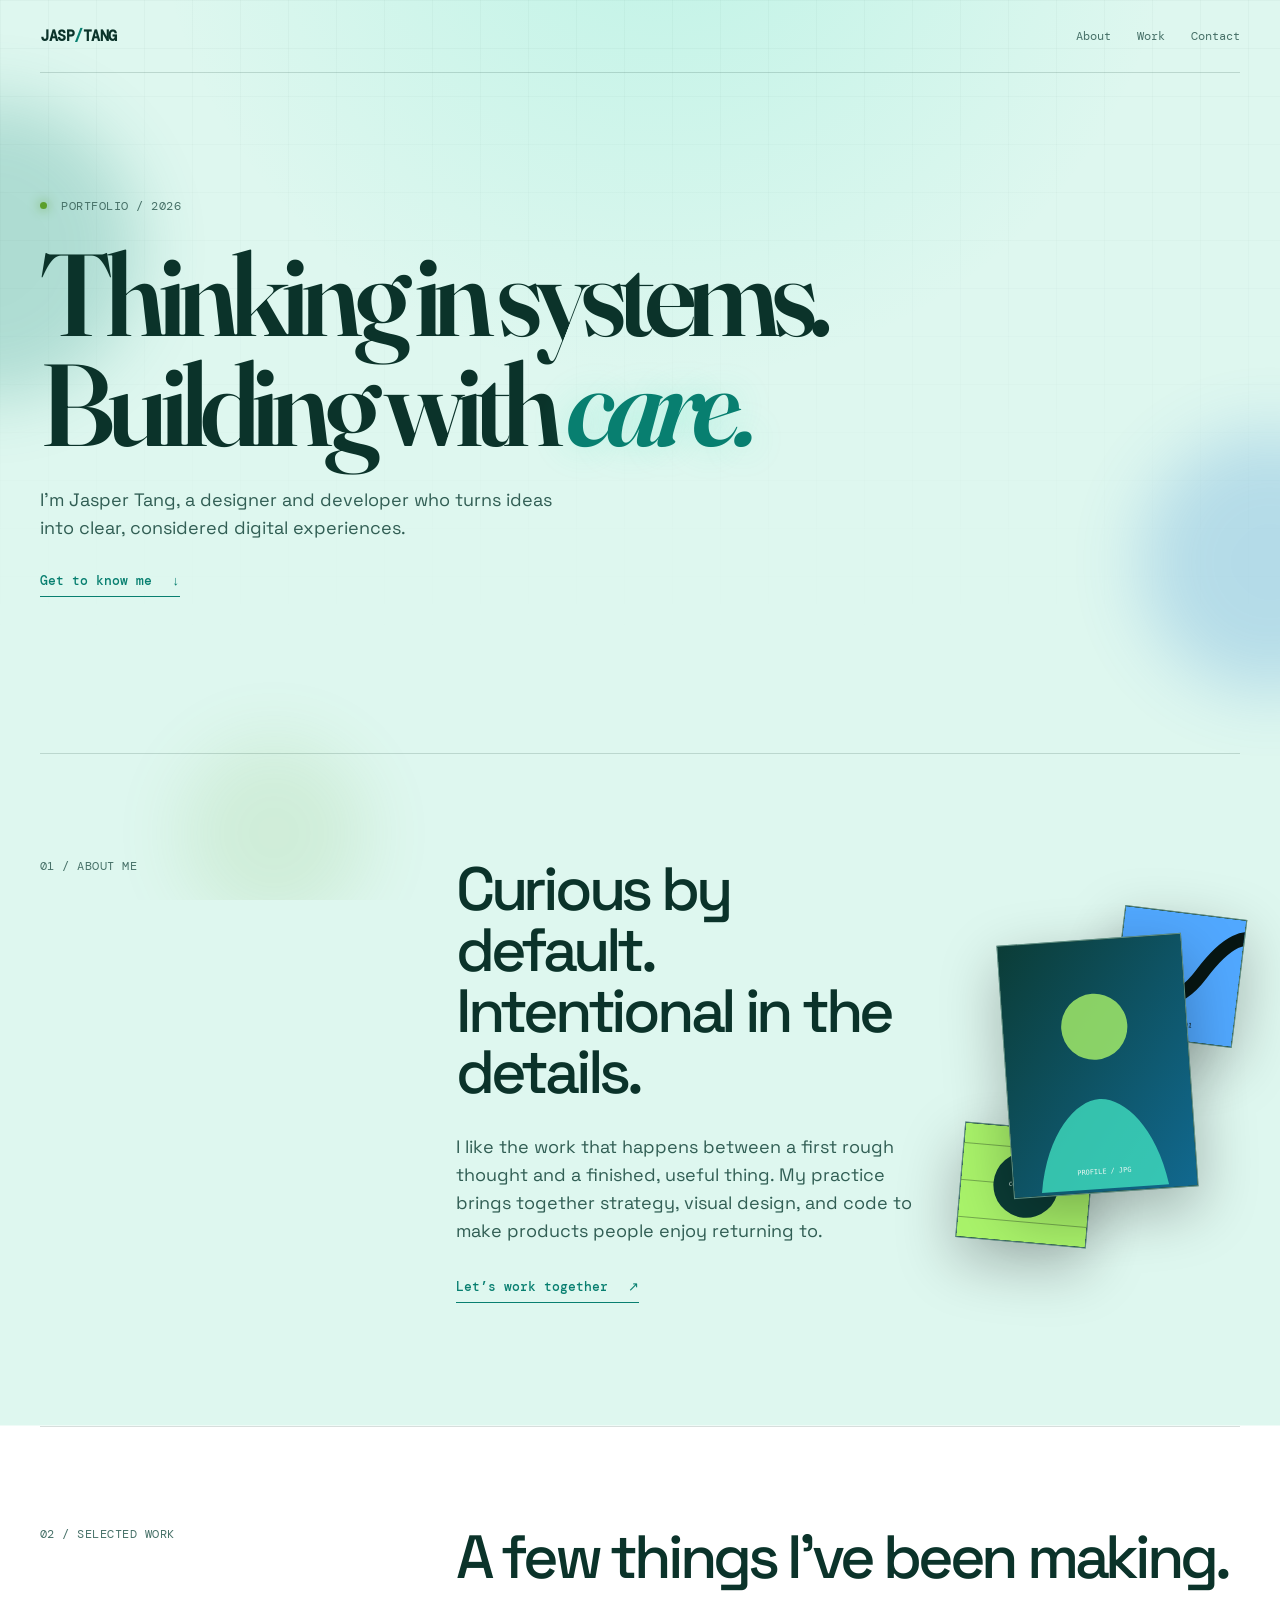
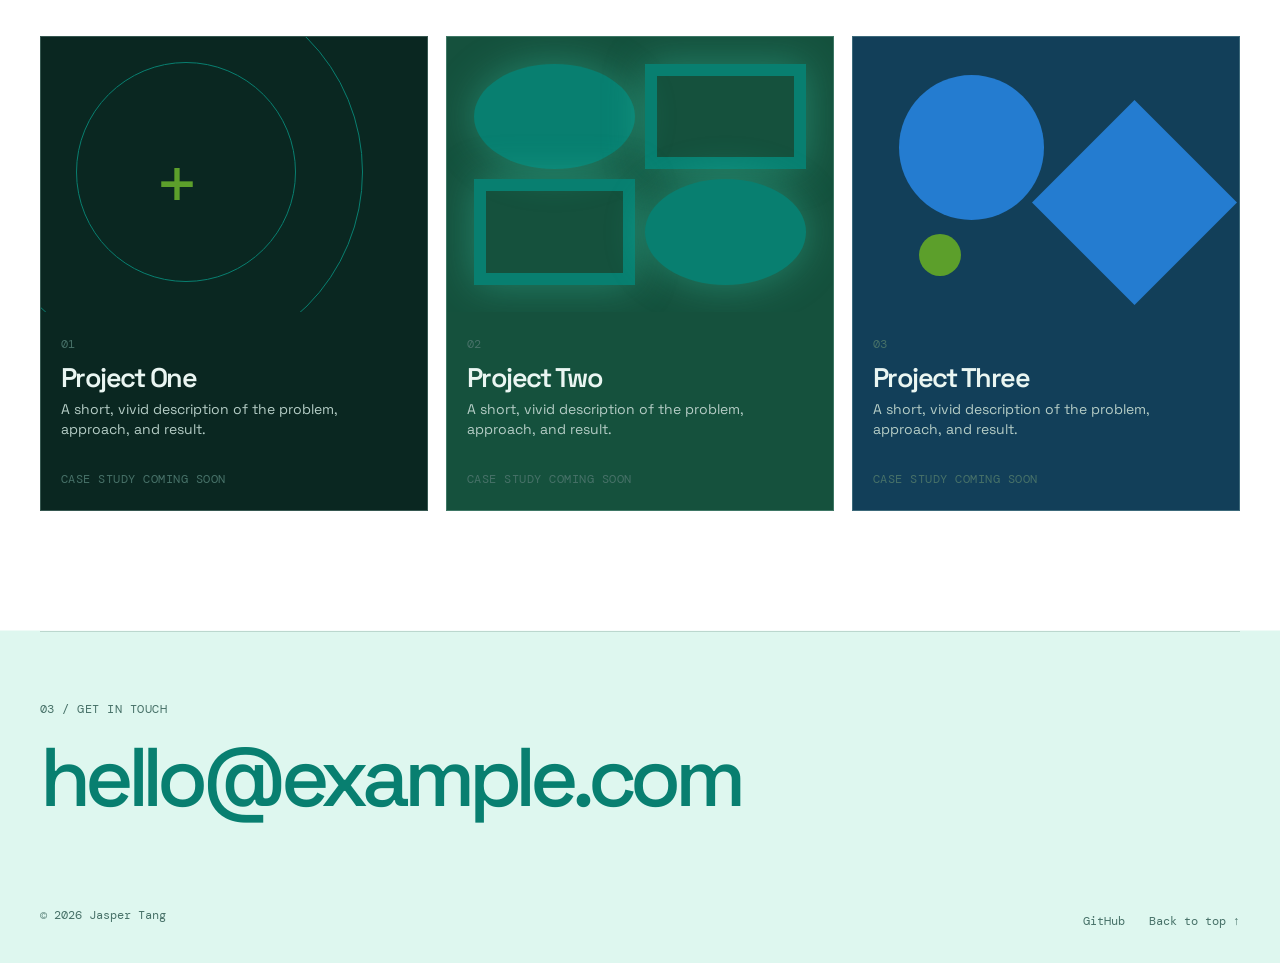
==== index.html @ 63ce0f02 "Add scroll-reactive light background" ====
<!doctype html>
<html lang="en">
  <!-- Document metadata and shared assets -->
  <head>
    <meta charset="UTF-8" />
    <meta name="viewport" content="width=device-width, initial-scale=1.0" />
    <meta
      name="description"
      content="Jasper Tang's portfolio — electrical & computer engineer, persistently curious about the world."
    />
    <title>Jasper Tang — Portfolio</title>
    <link rel="preconnect" href="https://fonts.googleapis.com" />
    <link rel="preconnect" href="https://fonts.gstatic.com" crossorigin />
    <link
      href="https://fonts.googleapis.com/css2?family=DM+Mono&family=Fraunces:opsz,wght@9..144,600;9..144,700&family=Space+Grotesk:wght@400;500;600;700&display=swap"
      rel="stylesheet"
    />
    <link rel="stylesheet" href="styles.css" />
  </head>
  <body>
    <!-- Subtle, fixed color accents support the lighter opening sections. -->
    <div class="atmosphere" aria-hidden="true">
      <i class="accent accent--teal"></i>
      <i class="accent accent--blue"></i>
      <i class="accent accent--lime"></i>
    </div>

    <!-- Persistent site navigation -->
    <header class="site-header">
      <a class="wordmark" href="#top" aria-label="Jasper Tang home">JASP<span>/</span>TANG</a>
      <nav aria-label="Primary navigation">
        <a href="#about">About</a>
        <a href="#work">Work</a>
        <a href="#contact">Contact</a>
      </nav>
    </header>

    <!-- Main page content: introduction, personal context, then selected work. -->
    <main id="top">
      <!-- Introductory hero -->
      <section class="hero" aria-labelledby="hero-title">
        <p class="eyebrow"><span class="status-dot"></span> Portfolio / 2026</p>
        <h1 id="hero-title">Thinking in systems. Building with <em>care.</em></h1>
        <p class="hero-copy">
          I’m Jasper Tang, a designer and developer who turns ideas into clear,
          considered digital experiences.
        </p>
        <a class="text-link" href="#about">Get to know me <span aria-hidden="true">↓</span></a>
      </section>

      <!-- Personal introduction and photo collage -->
      <section class="about" id="about" aria-labelledby="about-title">
        <p class="eyebrow">01 / About me</p>
        <div class="about-content">
          <div class="about-copy">
            <h2 id="about-title">Curious by default. Intentional in the details.</h2>
            <p>
              I like the work that happens between a first rough thought and a
              finished, useful thing. My practice brings together strategy, visual
              design, and code to make products people enjoy returning to.
            </p>
            <a class="text-link" href="mailto:hello@example.com">Let’s work together <span aria-hidden="true">↗</span></a>
          </div>

          <!-- JPG uploads cover these SVG fallbacks automatically when available. -->
          <div class="photo-collage" aria-label="Photo collage">
            <figure class="photo photo--portrait">
              <img src="assets/profile-placeholder.svg" alt="Placeholder for Jasper Tang's profile photograph" />
              <img class="photo-upload" src="assets/profile.jpg" alt="Portrait of Jasper Tang" />
            </figure>
            <figure class="photo photo--one">
              <img src="assets/collage-01-placeholder.svg" alt="Placeholder for a portfolio collage image" />
              <img class="photo-upload" src="assets/collage-01.jpg" alt="Portfolio collage image" />
            </figure>
            <figure class="photo photo--two">
              <img src="assets/collage-02-placeholder.svg" alt="Placeholder for a portfolio collage image" />
              <img class="photo-upload" src="assets/collage-02.jpg" alt="Portfolio collage image" />
            </figure>
          </div>
        </div>
      </section>

      <!-- Project work follows the personal introduction in focused dark mode. -->
      <section class="work" id="work" aria-labelledby="work-title">
        <div class="section-heading">
          <p class="eyebrow">02 / Selected work</p>
          <h2 id="work-title">A few things I’ve been making.</h2>
        </div>

        <div class="project-grid">
          <article class="project project--dark">
            <div class="project-art art-orbit" aria-hidden="true"><i></i><b></b></div>
            <div class="project-details">
              <p class="project-number">01</p>
              <h3>Project One</h3>
              <p>A short, vivid description of the problem, approach, and result.</p>
              <span class="project-type">Case study coming soon</span>
            </div>
          </article>
          <article class="project project--lime">
            <div class="project-art art-grid" aria-hidden="true"><i></i><i></i><i></i><i></i></div>
            <div class="project-details">
              <p class="project-number">02</p>
              <h3>Project Two</h3>
              <p>A short, vivid description of the problem, approach, and result.</p>
              <span class="project-type">Case study coming soon</span>
            </div>
          </article>
          <article class="project project--peach">
            <div class="project-art art-shapes" aria-hidden="true"><i></i><b></b><em></em></div>
            <div class="project-details">
              <p class="project-number">03</p>
              <h3>Project Three</h3>
              <p>A short, vivid description of the problem, approach, and result.</p>
              <span class="project-type">Case study coming soon</span>
            </div>
          </article>
        </div>
      </section>
    </main>

    <!-- Contact details and external links -->
    <footer id="contact">
      <p class="eyebrow">03 / Get in touch</p>
      <a class="footer-email" href="mailto:hello@example.com">hello@example.com</a>
      <div class="footer-bottom">
        <p>© 2026 Jasper Tang</p>
        <div><a href="https://github.com/jasptang">GitHub</a><a href="#top">Back to top ↑</a></div>
      </div>
    </footer>

    <!-- Reveal uploaded photos only after they load; SVG fallbacks remain otherwise. -->
    <script>
      document.querySelectorAll(".photo-upload").forEach((photo) => {
        if (photo.complete && photo.naturalWidth > 0) photo.classList.add("is-ready");
        photo.addEventListener("load", () => photo.classList.add("is-ready"));
        photo.addEventListener("error", () => photo.remove());
      });

      // Interpolate the ambient page color as the projects section approaches.
      const root = document.documentElement;
      const projects = document.querySelector("#work");
      const startColor = [222, 247, 239];
      const endColor = [255, 255, 255];

      function updateBackground() {
        const startLine = window.innerHeight * 0.88;
        const endLine = window.innerHeight * 0.22;
        const projectTop = projects.getBoundingClientRect().top;
        const progress = Math.min(1, Math.max(0, (startLine - projectTop) / (startLine - endLine)));
        const color = startColor.map((channel, index) => Math.round(channel + (endColor[index] - channel) * progress));

        root.style.setProperty("--surface-color", `rgb(${color.join(", ")})`);
        root.style.setProperty("--accent-opacity", String(0.22 * (1 - progress)));
      }

      window.addEventListener("scroll", updateBackground, { passive: true });
      window.addEventListener("resize", updateBackground);
      updateBackground();
    </script>
  </body>
</html>
---- styles.css ----
/* Design tokens: shared colors, typography, and surface treatments. */
:root { --ink:#0b332a; --base:#def7ef; --surface-color:rgb(222,247,239); --muted:#477168; --line:rgba(11,51,42,.16); --teal:#087f70; --blue:#247cd0; --lime:#5c9f2b; --accent-opacity:.22; }

/* Global reset and base document styles. */
* { box-sizing:border-box; }
html { scroll-behavior:smooth; }
body { margin:0; overflow-x:hidden; color:var(--ink); background:var(--surface-color); font:16px "Space Grotesk",sans-serif; }
a { color:inherit; text-decoration:none; }

/* Fixed atmospheric layers create a fluid, natural-technology backdrop. */
.atmosphere { position:fixed; z-index:-2; inset:0; overflow:hidden; background:radial-gradient(circle at 52% -15%,rgba(64,225,192,.2) 0,transparent 42%),var(--surface-color); }
.atmosphere::after { content:""; position:absolute; inset:0; opacity:.42; background-image:linear-gradient(rgba(11,51,42,.07) 1px,transparent 1px),linear-gradient(90deg,rgba(11,51,42,.07) 1px,transparent 1px); background-size:48px 48px; mask-image:linear-gradient(to bottom,black,transparent 78%); }
/* Small static accents create gradual color shifts without a fluid animation. */
.accent { position:absolute; display:block; border-radius:50%; filter:blur(35px); opacity:var(--accent-opacity); }
.accent--teal { width:300px; height:300px; top:11%; left:-160px; background:var(--teal); }
.accent--blue { width:260px; height:260px; top:48%; right:-120px; background:var(--blue); }
.accent--lime { width:190px; height:190px; top:82%; left:14%; background:var(--lime); opacity:calc(var(--accent-opacity) * .5); }

/* Shared page width and navigation. */
.site-header, main, footer { width:min(1200px,calc(100% - 48px)); margin:auto; }
.site-header { display:flex; align-items:center; justify-content:space-between; padding:28px 0; border-bottom:1px solid var(--line); }
.wordmark { font:700 15px/1 "DM Mono",monospace; letter-spacing:-.5px; }
.wordmark span { color:var(--teal); }
nav { display:flex; gap:26px; color:var(--muted); font:12px "DM Mono",monospace; }
nav a:hover, .footer-bottom a:hover { color:var(--teal); }

/* Hero section: Fraunces remains the distinct display voice. */
.hero { min-height:680px; display:flex; flex-direction:column; justify-content:center; padding:85px 0 115px; }
.eyebrow,.project-number,.project-type { margin:0; color:var(--muted); font:12px/1.2 "DM Mono",monospace; letter-spacing:.04em; text-transform:uppercase; }
.status-dot { display:inline-block; width:7px; height:7px; margin:0 7px 1px 0; border-radius:50%; background:var(--lime); box-shadow:0 0 12px var(--lime); }
h1,h2,h3,p { margin-top:0; }
h1 { max-width:1000px; margin:27px 0; font:600 clamp(58px,9.1vw,120px)/.94 "Fraunces",serif; letter-spacing:-.07em; }
h1 em { color:var(--teal); font-style:italic; text-shadow:0 0 35px rgba(64,225,192,.28); }
.hero-copy { max-width:520px; margin:0 0 30px; color:#315e54; font-size:18px; line-height:1.55; }
.text-link { width:fit-content; border-bottom:1px solid var(--teal); padding-bottom:7px; color:var(--teal); font:500 13px "DM Mono",monospace; }
.text-link span { margin-left:12px; }

/* Work grid and reusable project cards. */
/* The full-bleed white field completes the scroll-driven transition into project work. */
.work { position:relative; z-index:0; padding:100px 0 120px; border-top:1px solid var(--line); background:#fff; box-shadow:0 0 0 100vmax #fff; clip-path:inset(0 -100vmax); }
.section-heading,.about { display:grid; grid-template-columns:1fr 2fr; gap:24px; }
.section-heading { margin-bottom:48px; }
h2 { margin-bottom:0; font:500 clamp(36px,5vw,61px)/1 "Space Grotesk",sans-serif; letter-spacing:-.07em; }
.project-grid { display:grid; grid-template-columns:repeat(3,1fr); gap:18px; }
.project { min-height:475px; display:flex; flex-direction:column; justify-content:space-between; overflow:hidden; color:#eaf6f2; border:1px solid rgba(183,232,217,.25); backdrop-filter:blur(14px); transition:transform .25s ease,border-color .25s ease; }
.project:hover { border-color:rgba(64,225,192,.75); transform:translateY(-6px); }
.project-art { height:275px; position:relative; overflow:hidden; }
.project-details { padding:18px 20px 22px; }
.project h3 { margin:12px 0 8px; font:600 27px/1 "Space Grotesk",sans-serif; letter-spacing:-.06em; }
.project-details > p:not(.project-number) { min-height:48px; margin-bottom:20px; color:#b5cdc6; font-size:14px; line-height:1.45; }
.project--dark { background:#0a2721; }
.project--lime { background:#15513d; }
.project--peach { background:#123f59; }

/* CSS-only project artwork keeps placeholders vivid without image assets. */
.art-orbit i,.art-orbit b { position:absolute; display:block; border:1px solid var(--teal); border-radius:50%; }
.art-orbit i { width:380px; height:380px; left:-58px; top:-55px; }
.art-orbit b { width:220px; height:220px; left:35px; top:25px; }
.art-orbit::after { content:"+"; position:absolute; top:103px; left:115px; color:var(--lime); font:70px "DM Mono",monospace; }
.art-grid { display:grid; grid-template-columns:1fr 1fr; gap:10px; padding:27px; }
.art-grid i { display:block; border-radius:50%; background:var(--teal); box-shadow:0 0 40px rgba(64,225,192,.35); }
.art-grid i:nth-child(2),.art-grid i:nth-child(3) { border-radius:0; background:transparent; border:12px solid var(--teal); }
.art-shapes i,.art-shapes b,.art-shapes em { position:absolute; display:block; background:var(--blue); }
.art-shapes i { width:145px; height:145px; border-radius:50%; top:38px; left:46px; }
.art-shapes b { width:145px; height:145px; top:93px; right:32px; transform:rotate(45deg); }
.art-shapes em { width:42px; height:42px; border-radius:50%; background:var(--lime); bottom:36px; left:66px; }

/* About and contact sections. */
.about { padding:105px 0 130px; border-top:1px solid var(--line); }
.about-content { position:relative; display:grid; grid-template-columns:minmax(0,1.25fr) minmax(210px,.75fr); align-items:center; gap:38px; }
.about h2 { max-width:680px; margin-bottom:30px; }
.about-copy > p { max-width:570px; margin-bottom:30px; color:#315e54; font-size:18px; line-height:1.55; }
/* The collage is readable as art now and automatically displays supplied JPG photos later. */
.photo-collage { position:relative; height:330px; }
.photo { position:absolute; display:block; margin:0; overflow:hidden; border:1px solid rgba(193,247,231,.43); background:#123d36; box-shadow:0 20px 60px rgba(0,0,0,.28); }
.photo img { display:block; width:100%; height:100%; object-fit:cover; }
.photo-upload { position:absolute; inset:0; opacity:0; transition:opacity .35s ease; }
.photo-upload.is-ready { opacity:1; }
.photo--portrait { z-index:2; width:66%; height:77%; top:8%; left:16%; transform:rotate(-4deg); }
.photo--one { width:44%; height:39%; top:0; right:0; transform:rotate(7deg); }
.photo--two { width:47%; height:35%; bottom:0; left:0; transform:rotate(5deg); }
footer { padding:70px 0 28px; border-top:1px solid var(--line); }
.footer-email { display:block; width:fit-content; margin:22px 0 90px; color:var(--teal); font:500 clamp(38px,6.5vw,86px)/.95 "Space Grotesk",sans-serif; letter-spacing:-.075em; }
.footer-email:hover { color:var(--lime); }
.footer-bottom { display:flex; align-items:center; justify-content:space-between; color:var(--muted); font:12px "DM Mono",monospace; }
.footer-bottom div { display:flex; gap:24px; }

/* Compact single-column layout for phones. */
@media (max-width:720px) { .site-header,main,footer { width:min(100% - 32px,1200px); } .hero { min-height:570px; padding:70px 0; } .section-heading,.about,.about-content { grid-template-columns:1fr; gap:18px; } .project-grid { grid-template-columns:1fr; } .project { min-height:410px; } .project-art { height:210px; } .about { padding:80px 0; } .photo-collage { max-width:350px; width:100%; height:300px; margin-top:32px; } .footer-email { margin-bottom:65px; } .footer-bottom { align-items:flex-start; flex-direction:column; gap:18px; } }
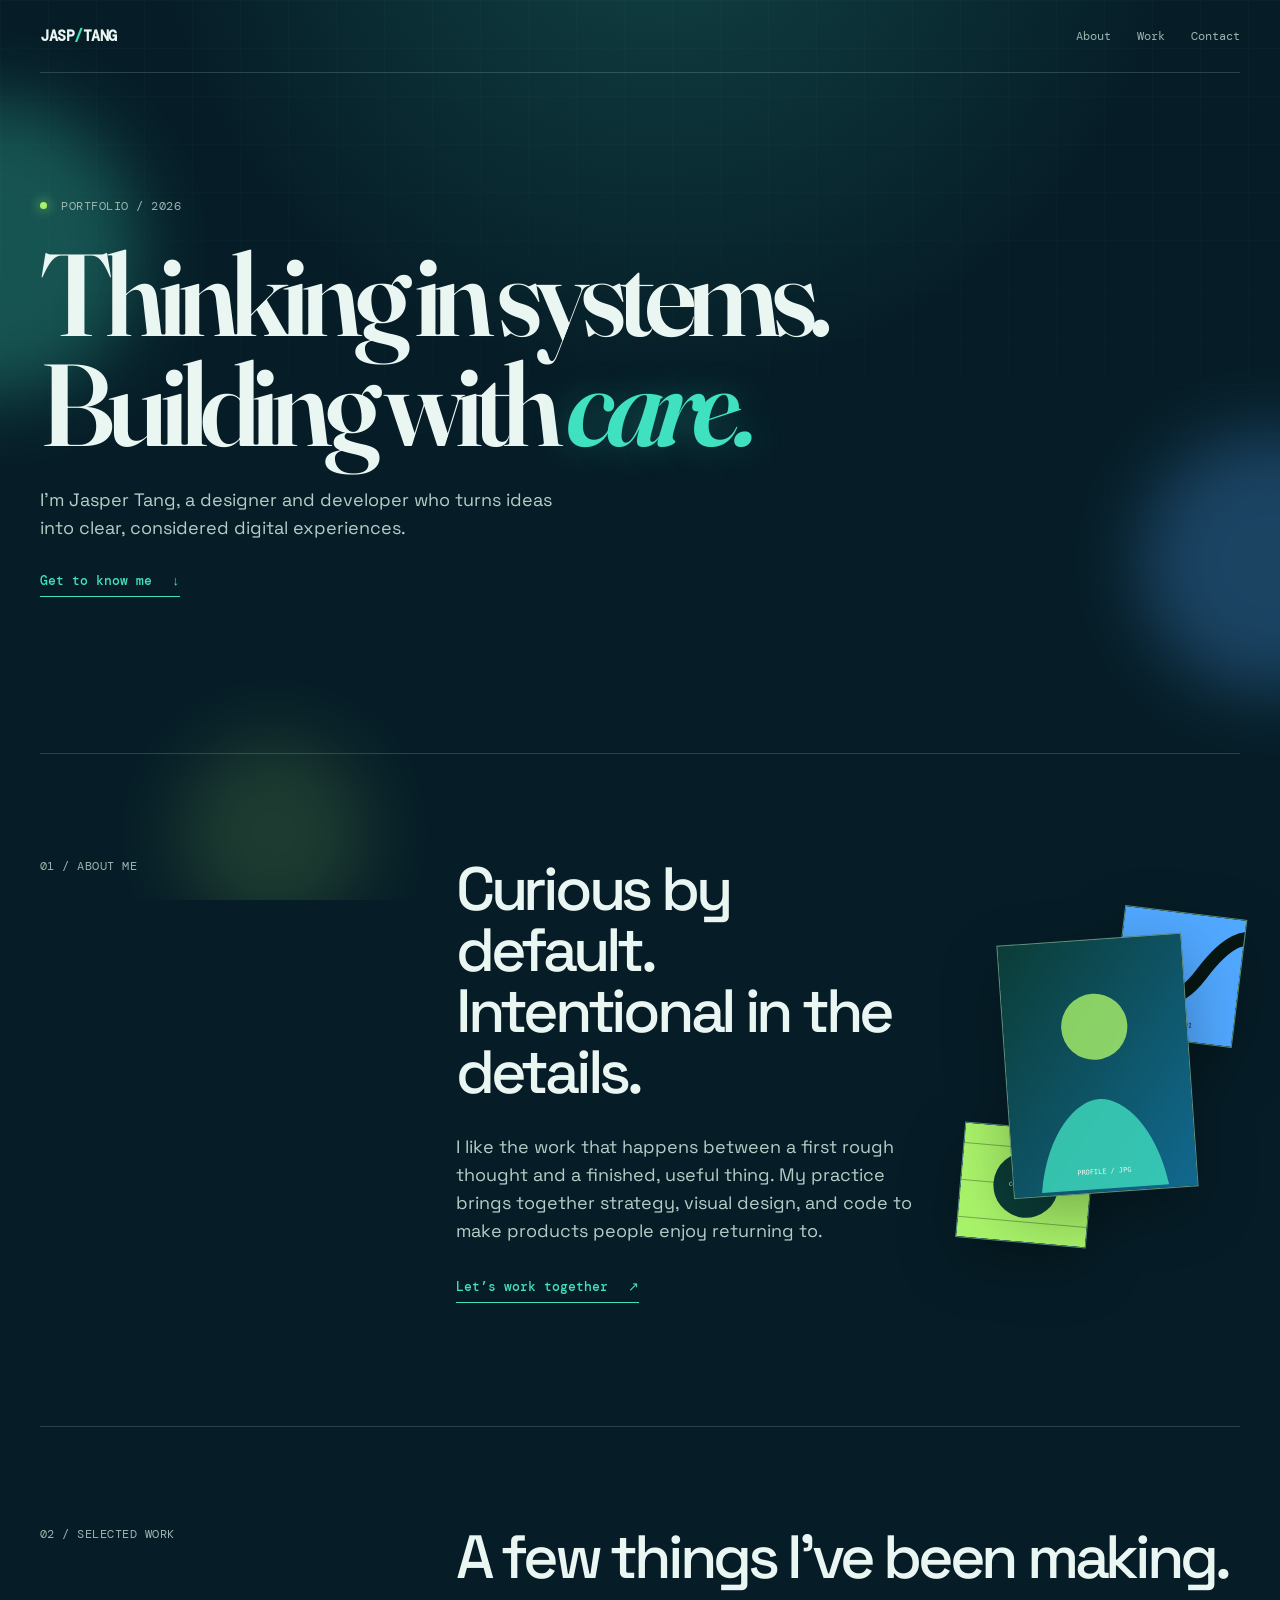
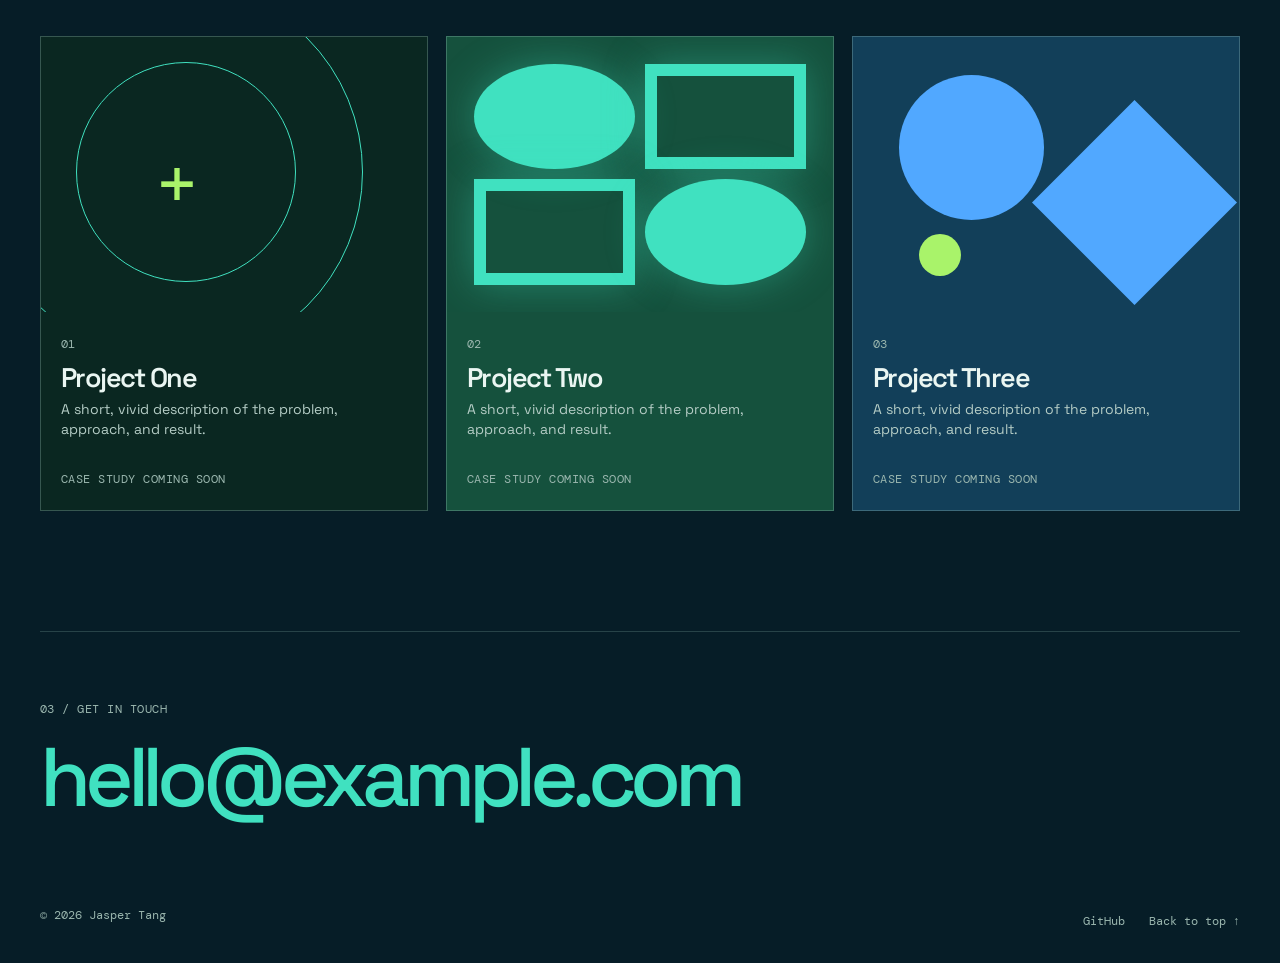
==== commit 4116c329: "Unify reactive background transition" ====
--- a/index.html
+++ b/index.html
@@ -140,18 +140,19 @@
       // Interpolate the ambient page color as the projects section approaches.
       const root = document.documentElement;
       const projects = document.querySelector("#work");
-      const startColor = [222, 247, 239];
-      const endColor = [255, 255, 255];
+      const startColor = [6, 29, 39];
+      const endColor = [3, 7, 8];
 
       function updateBackground() {
-        const startLine = window.innerHeight * 0.88;
-        const endLine = window.innerHeight * 0.22;
+        // A long range makes the teal-to-black change gradual and noticeable.
+        const startLine = window.innerHeight * 1.15;
+        const endLine = window.innerHeight * 0.18;
         const projectTop = projects.getBoundingClientRect().top;
         const progress = Math.min(1, Math.max(0, (startLine - projectTop) / (startLine - endLine)));
         const color = startColor.map((channel, index) => Math.round(channel + (endColor[index] - channel) * progress));
 
         root.style.setProperty("--surface-color", `rgb(${color.join(", ")})`);
-        root.style.setProperty("--accent-opacity", String(0.22 * (1 - progress)));
+        root.style.setProperty("--accent-opacity", String(0.28 * (1 - progress)));
       }
 
       window.addEventListener("scroll", updateBackground, { passive: true });
--- a/styles.css
+++ b/styles.css
@@ -1,5 +1,5 @@
 /* Design tokens: shared colors, typography, and surface treatments. */
-:root { --ink:#0b332a; --base:#def7ef; --surface-color:rgb(222,247,239); --muted:#477168; --line:rgba(11,51,42,.16); --teal:#087f70; --blue:#247cd0; --lime:#5c9f2b; --accent-opacity:.22; }
+:root { --ink:#eaf6f2; --base:#061d27; --surface-color:rgb(6,29,39); --muted:#9ab6ae; --line:rgba(183,232,217,.19); --teal:#40e1c0; --blue:#51a8ff; --lime:#a9f36a; --accent-opacity:.28; }
 
 /* Global reset and base document styles. */
 * { box-sizing:border-box; }
@@ -9,7 +9,7 @@
 
 /* Fixed atmospheric layers create a fluid, natural-technology backdrop. */
 .atmosphere { position:fixed; z-index:-2; inset:0; overflow:hidden; background:radial-gradient(circle at 52% -15%,rgba(64,225,192,.2) 0,transparent 42%),var(--surface-color); }
-.atmosphere::after { content:""; position:absolute; inset:0; opacity:.42; background-image:linear-gradient(rgba(11,51,42,.07) 1px,transparent 1px),linear-gradient(90deg,rgba(11,51,42,.07) 1px,transparent 1px); background-size:48px 48px; mask-image:linear-gradient(to bottom,black,transparent 78%); }
+.atmosphere::after { content:""; position:absolute; inset:0; opacity:.34; background-image:linear-gradient(rgba(168,248,219,.06) 1px,transparent 1px),linear-gradient(90deg,rgba(168,248,219,.06) 1px,transparent 1px); background-size:48px 48px; mask-image:linear-gradient(to bottom,black,transparent 78%); }
 /* Small static accents create gradual color shifts without a fluid animation. */
 .accent { position:absolute; display:block; border-radius:50%; filter:blur(35px); opacity:var(--accent-opacity); }
 .accent--teal { width:300px; height:300px; top:11%; left:-160px; background:var(--teal); }
@@ -31,13 +31,13 @@
 h1,h2,h3,p { margin-top:0; }
 h1 { max-width:1000px; margin:27px 0; font:600 clamp(58px,9.1vw,120px)/.94 "Fraunces",serif; letter-spacing:-.07em; }
 h1 em { color:var(--teal); font-style:italic; text-shadow:0 0 35px rgba(64,225,192,.28); }
-.hero-copy { max-width:520px; margin:0 0 30px; color:#315e54; font-size:18px; line-height:1.55; }
+.hero-copy { max-width:520px; margin:0 0 30px; color:#b5cdc6; font-size:18px; line-height:1.55; }
 .text-link { width:fit-content; border-bottom:1px solid var(--teal); padding-bottom:7px; color:var(--teal); font:500 13px "DM Mono",monospace; }
 .text-link span { margin-left:12px; }
 
 /* Work grid and reusable project cards. */
-/* The full-bleed white field completes the scroll-driven transition into project work. */
-.work { position:relative; z-index:0; padding:100px 0 120px; border-top:1px solid var(--line); background:#fff; box-shadow:0 0 0 100vmax #fff; clip-path:inset(0 -100vmax); }
+/* Projects inherit the same reactive backdrop, so the page changes as one whole surface. */
+.work { position:relative; z-index:0; padding:100px 0 120px; border-top:1px solid var(--line); }
 .section-heading,.about { display:grid; grid-template-columns:1fr 2fr; gap:24px; }
 .section-heading { margin-bottom:48px; }
 h2 { margin-bottom:0; font:500 clamp(36px,5vw,61px)/1 "Space Grotesk",sans-serif; letter-spacing:-.07em; }
@@ -69,7 +69,7 @@
 .about { padding:105px 0 130px; border-top:1px solid var(--line); }
 .about-content { position:relative; display:grid; grid-template-columns:minmax(0,1.25fr) minmax(210px,.75fr); align-items:center; gap:38px; }
 .about h2 { max-width:680px; margin-bottom:30px; }
-.about-copy > p { max-width:570px; margin-bottom:30px; color:#315e54; font-size:18px; line-height:1.55; }
+.about-copy > p { max-width:570px; margin-bottom:30px; color:#b5cdc6; font-size:18px; line-height:1.55; }
 /* The collage is readable as art now and automatically displays supplied JPG photos later. */
 .photo-collage { position:relative; height:330px; }
 .photo { position:absolute; display:block; margin:0; overflow:hidden; border:1px solid rgba(193,247,231,.43); background:#123d36; box-shadow:0 20px 60px rgba(0,0,0,.28); }
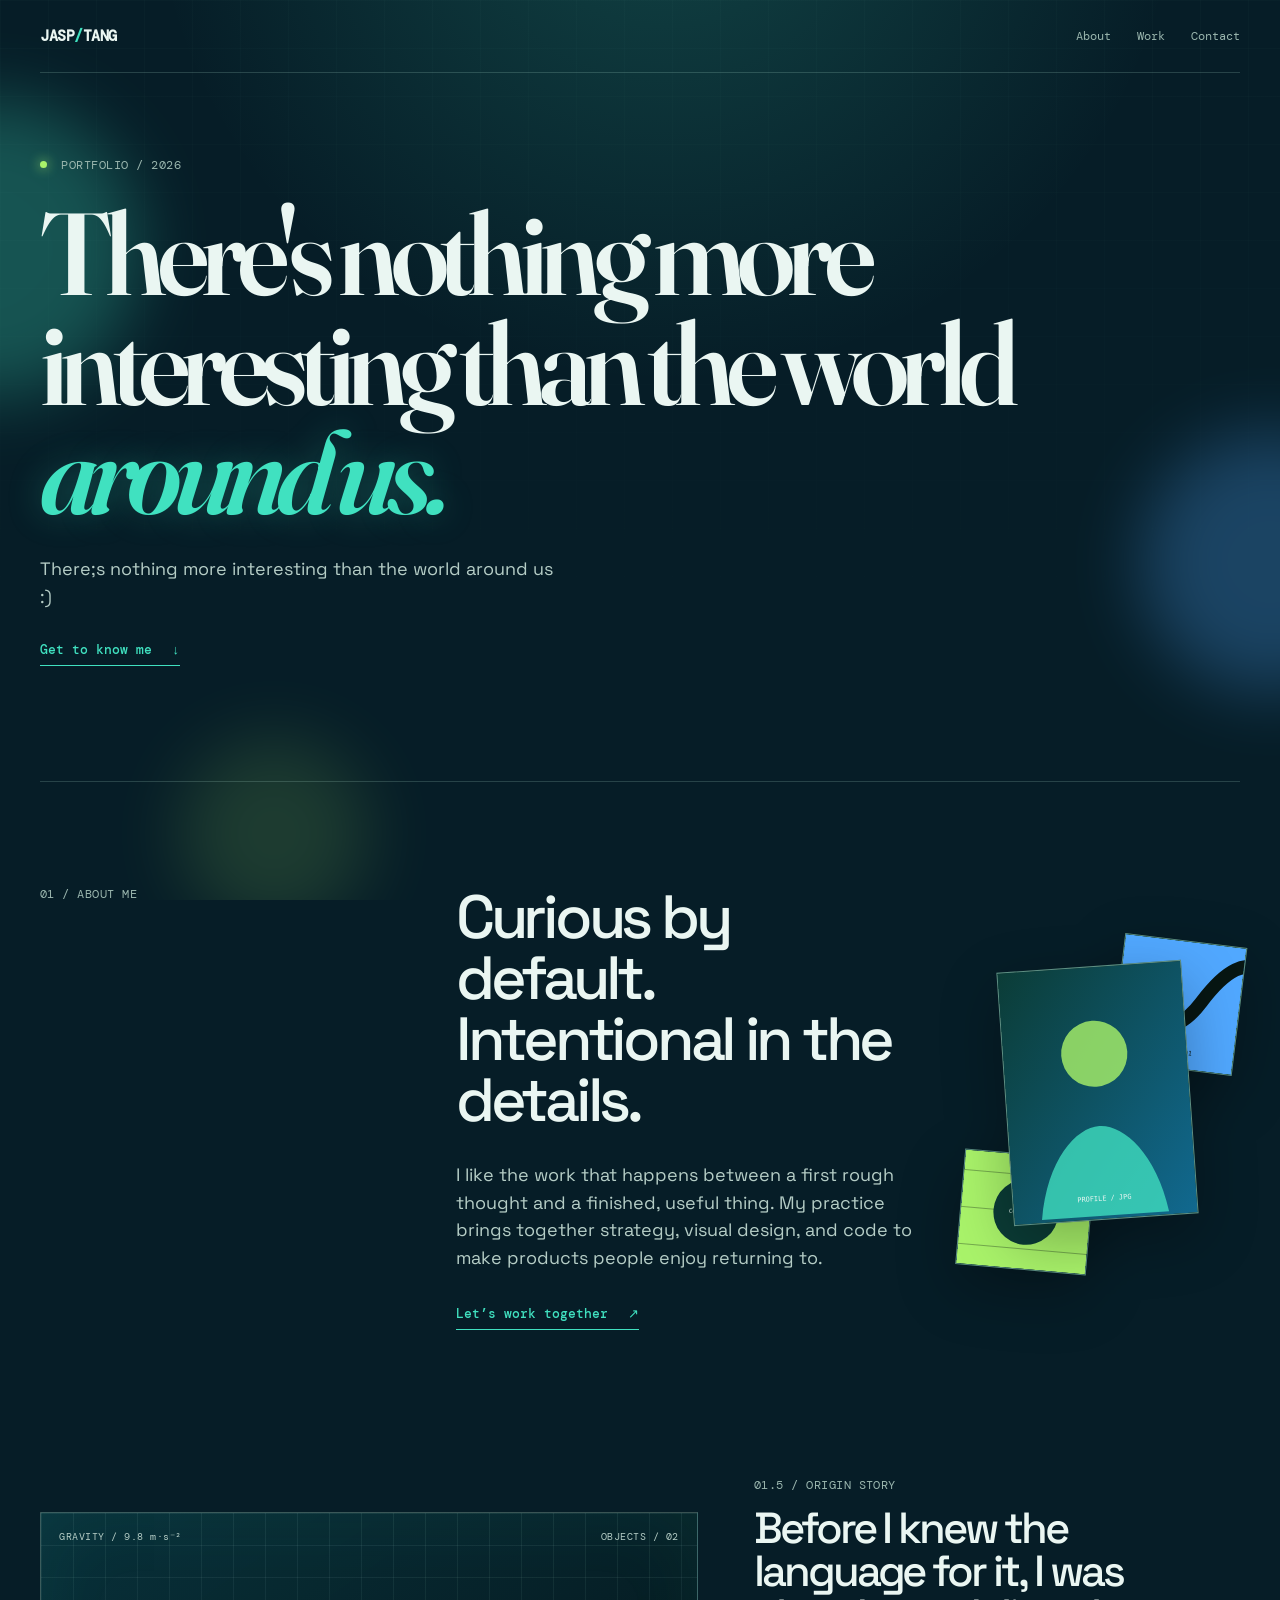
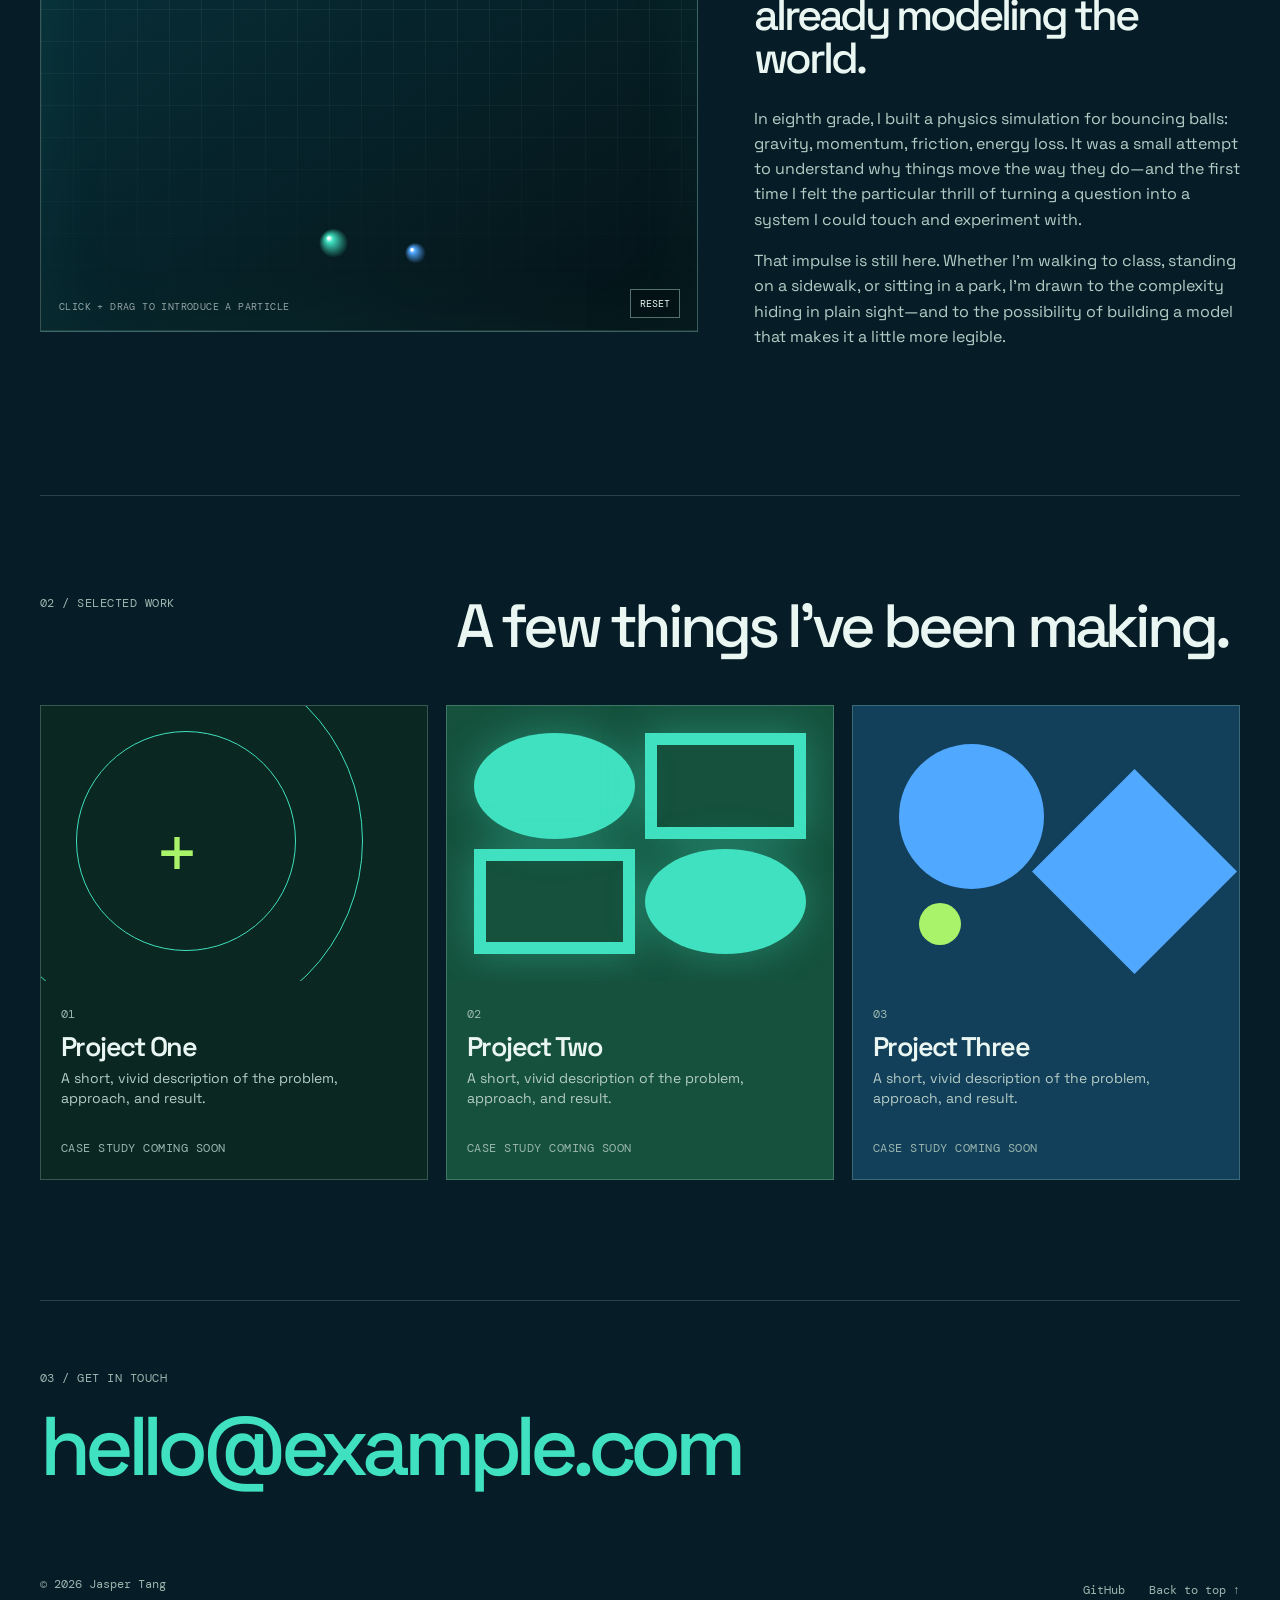
==== commit df9f695e: "Add interactive physics origin story" ====
--- a/index.html
+++ b/index.html
@@ -40,10 +40,9 @@
       <!-- Introductory hero -->
       <section class="hero" aria-labelledby="hero-title">
         <p class="eyebrow"><span class="status-dot"></span> Portfolio / 2026</p>
-        <h1 id="hero-title">Thinking in systems. Building with <em>care.</em></h1>
+        <h1 id="hero-title">There's nothing more interesting than the world <em>around us.</em></h1>
         <p class="hero-copy">
-          I’m Jasper Tang, a designer and developer who turns ideas into clear,
-          considered digital experiences.
+          There;s nothing more interesting than the world around us :)
         </p>
         <a class="text-link" href="#about">Get to know me <span aria-hidden="true">↓</span></a>
       </section>
@@ -77,6 +76,39 @@
               <img class="photo-upload" src="assets/collage-02.jpg" alt="Portfolio collage image" />
             </figure>
           </div>
+        </div>
+      </section>
+
+      <!-- Origin lab: an interactive modern recreation of Jasper's early gravity simulation. -->
+      <section class="origin-lab" aria-labelledby="origin-title">
+        <div class="lab-stage">
+          <canvas
+            id="physics-canvas"
+            aria-label="Interactive gravity simulation. Click or drag to add bouncing balls."
+          ></canvas>
+          <div class="lab-hud" aria-hidden="true">
+            <span>GRAVITY / 9.8 m·s⁻²</span>
+            <span id="ball-count">OBJECTS / 00</span>
+          </div>
+          <div class="lab-prompt">CLICK + DRAG TO INTRODUCE A PARTICLE</div>
+          <button class="lab-reset" id="reset-simulation" type="button">RESET</button>
+        </div>
+        <div class="lab-story">
+          <p class="eyebrow">01.5 / Origin story</p>
+          <h2 id="origin-title">Before I knew the language for it, I was already modeling the world.</h2>
+          <p>
+            In eighth grade, I built a physics simulation for bouncing balls:
+            gravity, momentum, friction, energy loss. It was a small attempt to
+            understand why things move the way they do—and the first time I felt
+            the particular thrill of turning a question into a system I could
+            touch and experiment with.
+          </p>
+          <p>
+            That impulse is still here. Whether I’m walking to class, standing
+            on a sidewalk, or sitting in a park, I’m drawn to the complexity
+            hiding in plain sight—and to the possibility of building a model
+            that makes it a little more legible.
+          </p>
         </div>
       </section>
 
@@ -159,5 +191,6 @@
       window.addEventListener("resize", updateBackground);
       updateBackground();
     </script>
+    <script src="simulation.js"></script>
   </body>
 </html>
--- a/styles.css
+++ b/styles.css
@@ -79,6 +79,19 @@
 .photo--portrait { z-index:2; width:66%; height:77%; top:8%; left:16%; transform:rotate(-4deg); }
 .photo--one { width:44%; height:39%; top:0; right:0; transform:rotate(7deg); }
 .photo--two { width:47%; height:35%; bottom:0; left:0; transform:rotate(5deg); }
+
+/* Origin lab: a tactile, self-contained window into the first physics simulation. */
+.origin-lab { display:grid; grid-template-columns:minmax(0,1.15fr) minmax(260px,.85fr); align-items:center; gap:56px; padding:25px 0 130px; }
+.lab-stage { position:relative; min-height:420px; overflow:hidden; border:1px solid rgba(183,232,217,.3); background:linear-gradient(145deg,rgba(10,58,67,.7),rgba(4,15,18,.78)); box-shadow:inset 0 0 80px rgba(64,225,192,.06); }
+.lab-stage::before { content:""; position:absolute; inset:0; pointer-events:none; background-image:linear-gradient(rgba(193,247,231,.08) 1px,transparent 1px),linear-gradient(90deg,rgba(193,247,231,.08) 1px,transparent 1px); background-size:32px 32px; mask-image:linear-gradient(to bottom,black,transparent); }
+#physics-canvas { position:absolute; inset:0; width:100%; height:100%; cursor:crosshair; touch-action:none; }
+.lab-hud { position:absolute; z-index:1; top:17px; left:18px; right:18px; display:flex; justify-content:space-between; color:#b5cdc6; font:10px "DM Mono",monospace; letter-spacing:.05em; pointer-events:none; }
+.lab-prompt { position:absolute; z-index:1; bottom:18px; left:18px; color:rgba(234,246,242,.62); font:10px "DM Mono",monospace; letter-spacing:.04em; pointer-events:none; }
+.lab-reset { position:absolute; z-index:2; right:17px; bottom:13px; border:1px solid rgba(193,247,231,.42); padding:7px 9px; color:var(--ink); background:rgba(4,15,18,.52); font:10px "DM Mono",monospace; cursor:pointer; }
+.lab-reset:hover { color:#041311; background:var(--teal); }
+.lab-story h2 { margin:14px 0 25px; font-size:clamp(31px,3.4vw,48px); }
+.lab-story > p:not(.eyebrow) { color:#b5cdc6; line-height:1.58; }
+
 footer { padding:70px 0 28px; border-top:1px solid var(--line); }
 .footer-email { display:block; width:fit-content; margin:22px 0 90px; color:var(--teal); font:500 clamp(38px,6.5vw,86px)/.95 "Space Grotesk",sans-serif; letter-spacing:-.075em; }
 .footer-email:hover { color:var(--lime); }
@@ -86,4 +99,4 @@
 .footer-bottom div { display:flex; gap:24px; }
 
 /* Compact single-column layout for phones. */
-@media (max-width:720px) { .site-header,main,footer { width:min(100% - 32px,1200px); } .hero { min-height:570px; padding:70px 0; } .section-heading,.about,.about-content { grid-template-columns:1fr; gap:18px; } .project-grid { grid-template-columns:1fr; } .project { min-height:410px; } .project-art { height:210px; } .about { padding:80px 0; } .photo-collage { max-width:350px; width:100%; height:300px; margin-top:32px; } .footer-email { margin-bottom:65px; } .footer-bottom { align-items:flex-start; flex-direction:column; gap:18px; } }
+@media (max-width:720px) { .site-header,main,footer { width:min(100% - 32px,1200px); } .hero { min-height:570px; padding:70px 0; } .section-heading,.about,.about-content,.origin-lab { grid-template-columns:1fr; gap:18px; } .project-grid { grid-template-columns:1fr; } .project { min-height:410px; } .project-art { height:210px; } .about { padding:80px 0; } .photo-collage { max-width:350px; width:100%; height:300px; margin-top:32px; } .origin-lab { padding:10px 0 85px; } .lab-stage { min-height:350px; } .footer-email { margin-bottom:65px; } .footer-bottom { align-items:flex-start; flex-direction:column; gap:18px; } }
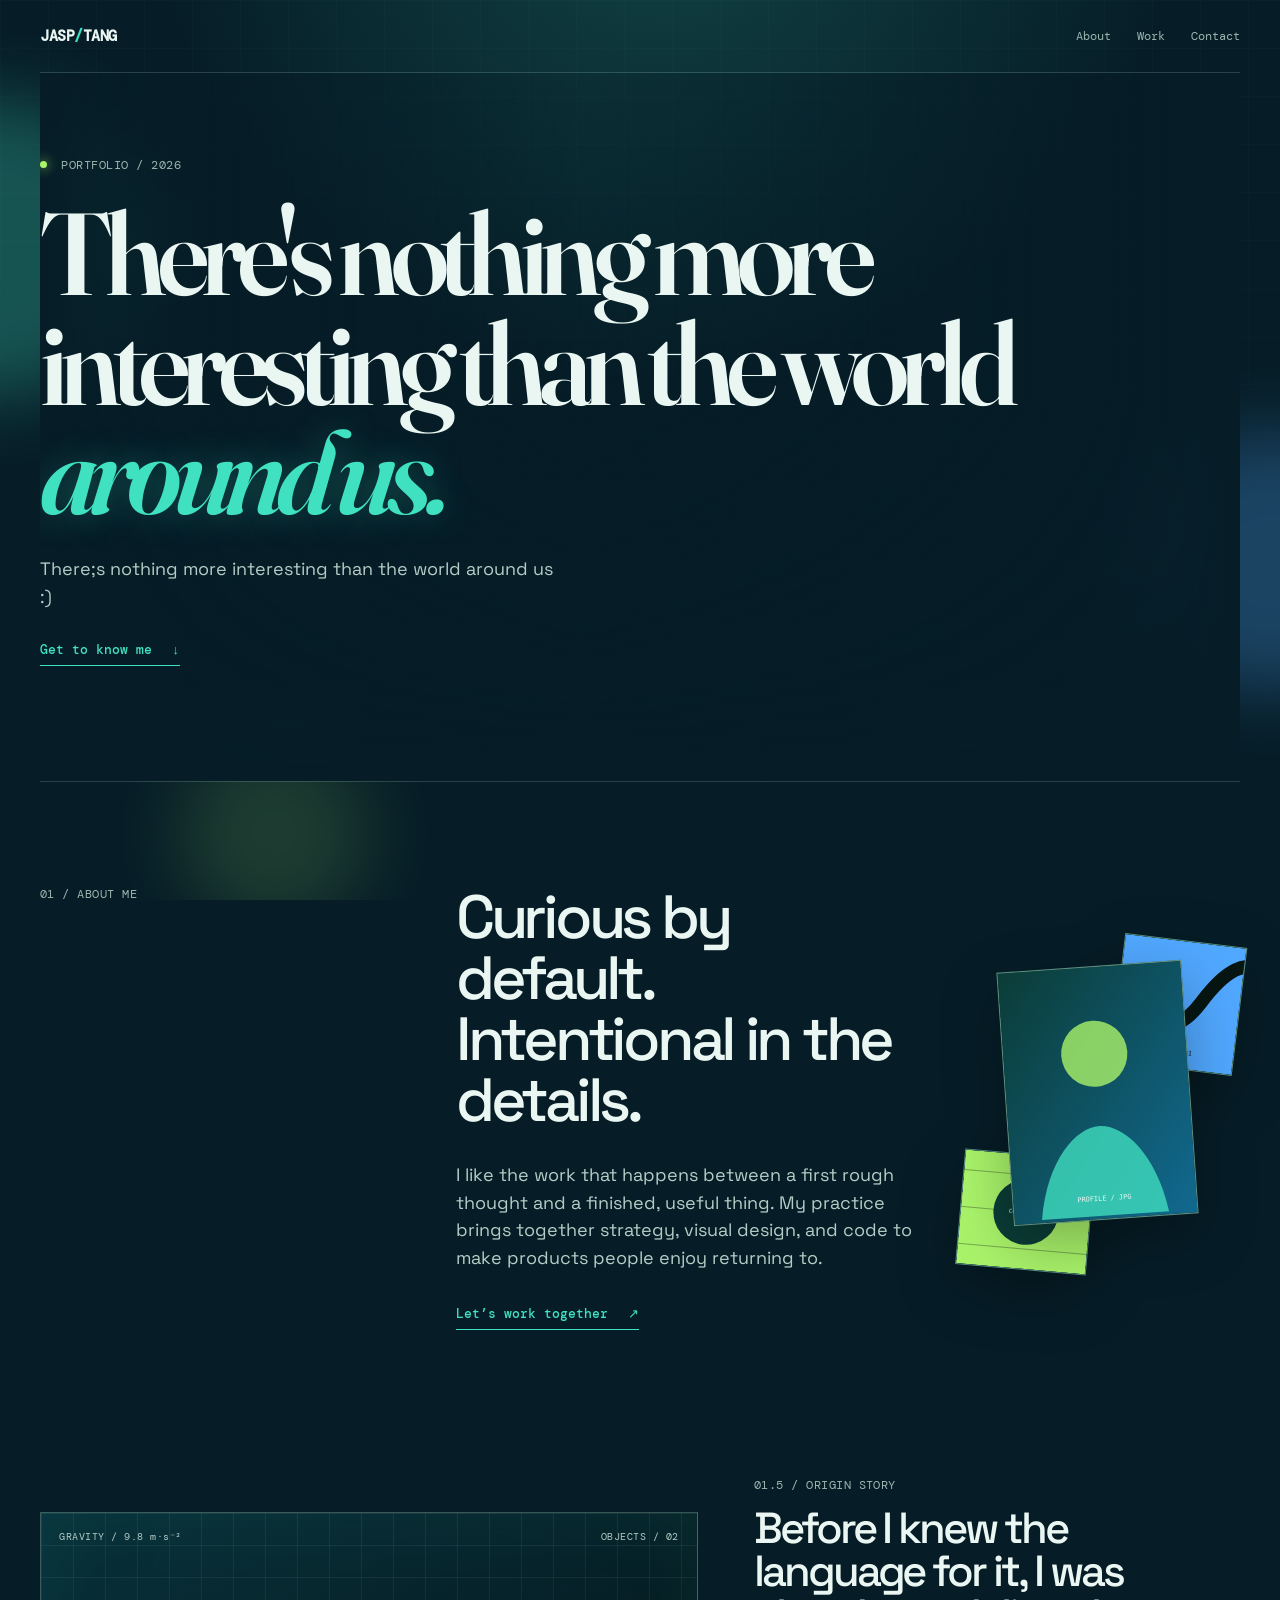
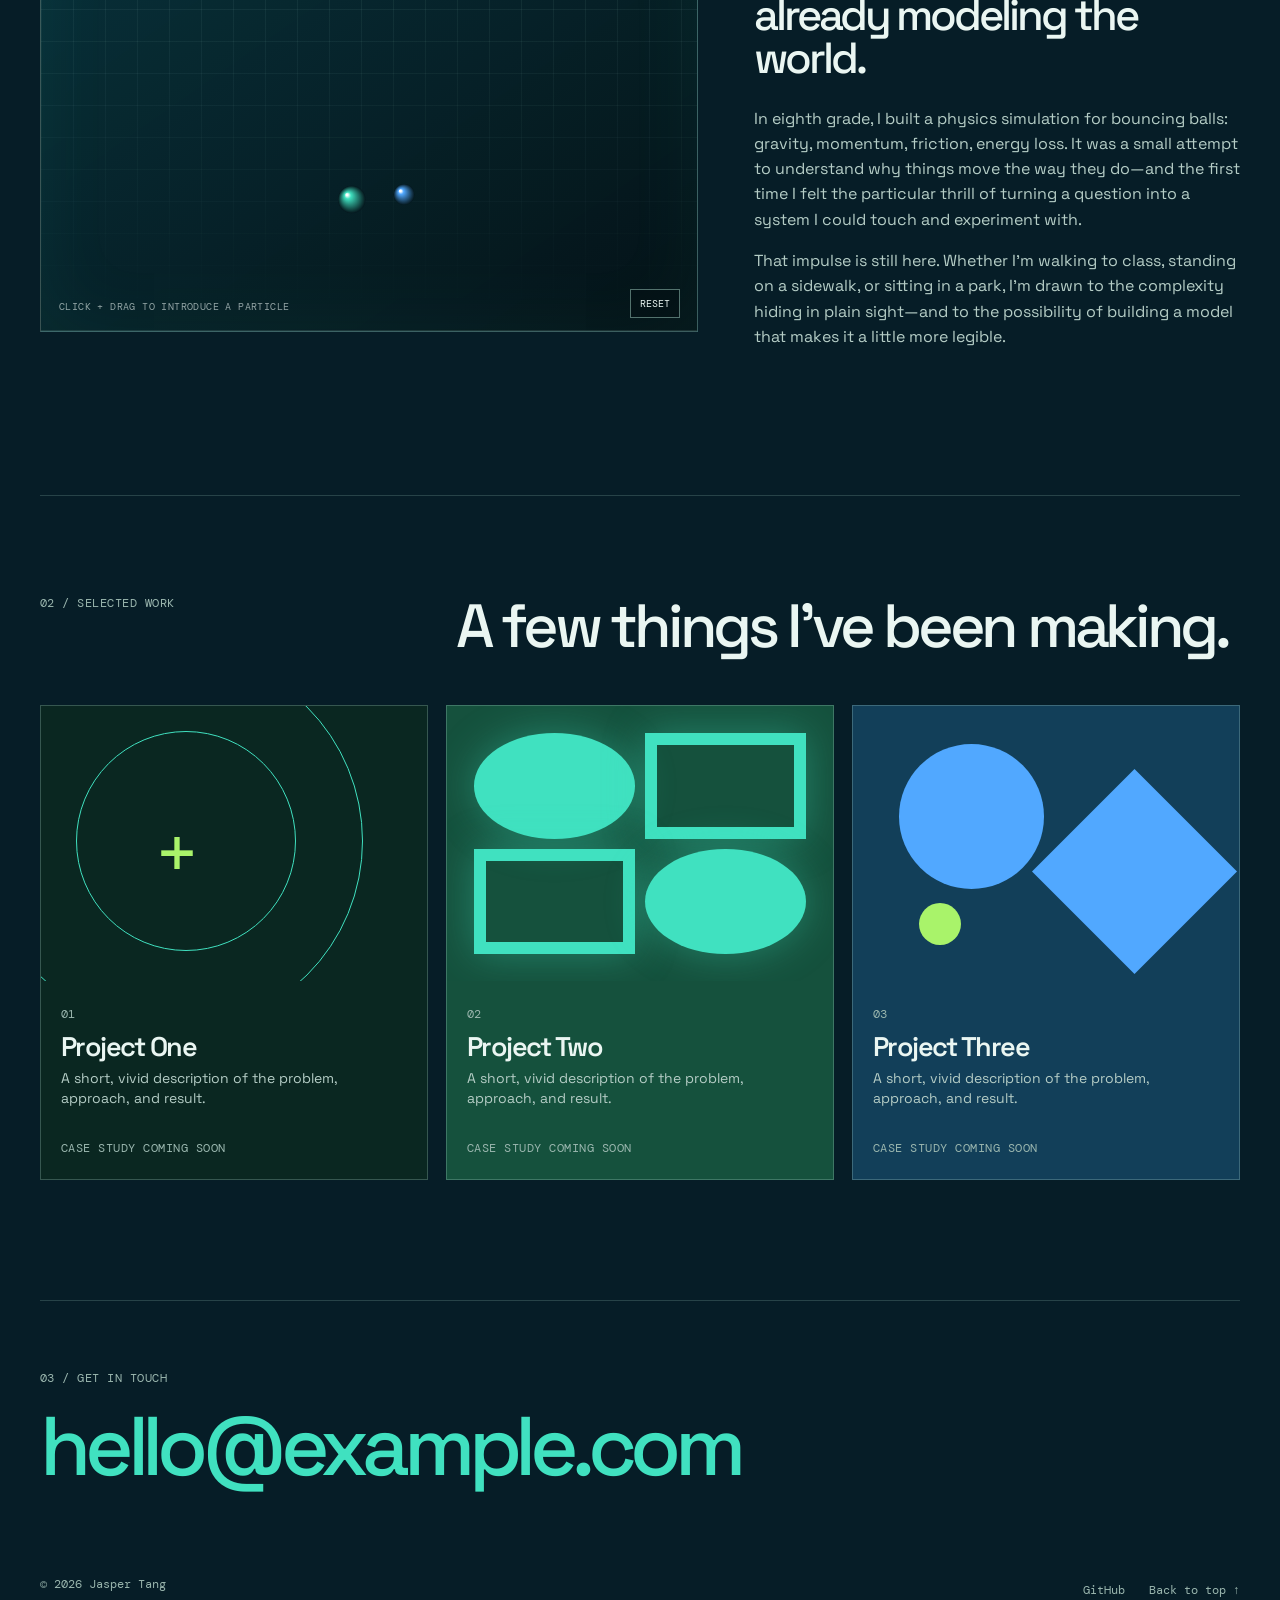
==== commit 53a2d0a8: "Add hero art collage slot" ====
--- a/index.html
+++ b/index.html
@@ -39,6 +39,8 @@
     <main id="top">
       <!-- Introductory hero -->
       <section class="hero" aria-labelledby="hero-title">
+        <!-- Add assets/hero-art.jpg to display a personal Canva collage here. -->
+        <img class="hero-art" src="assets/hero-art.jpg" alt="" />
         <p class="eyebrow"><span class="status-dot"></span> Portfolio / 2026</p>
         <h1 id="hero-title">There's nothing more interesting than the world <em>around us.</em></h1>
         <p class="hero-copy">
@@ -163,10 +165,10 @@
 
     <!-- Reveal uploaded photos only after they load; SVG fallbacks remain otherwise. -->
     <script>
-      document.querySelectorAll(".photo-upload").forEach((photo) => {
-        if (photo.complete && photo.naturalWidth > 0) photo.classList.add("is-ready");
-        photo.addEventListener("load", () => photo.classList.add("is-ready"));
-        photo.addEventListener("error", () => photo.remove());
+      document.querySelectorAll(".photo-upload, .hero-art").forEach((image) => {
+        if (image.complete && image.naturalWidth > 0) image.classList.add("is-ready");
+        image.addEventListener("load", () => image.classList.add("is-ready"));
+        image.addEventListener("error", () => image.remove());
       });
 
       // Interpolate the ambient page color as the projects section approaches.
--- a/styles.css
+++ b/styles.css
@@ -25,7 +25,11 @@
 nav a:hover, .footer-bottom a:hover { color:var(--teal); }
 
 /* Hero section: Fraunces remains the distinct display voice. */
-.hero { min-height:680px; display:flex; flex-direction:column; justify-content:center; padding:85px 0 115px; }
+.hero { position:relative; isolation:isolate; min-height:680px; display:flex; flex-direction:column; justify-content:center; overflow:hidden; padding:85px 0 115px; }
+.hero::after { content:""; position:absolute; z-index:0; inset:0; pointer-events:none; background:linear-gradient(90deg,var(--surface-color) 0%,rgba(6,29,39,.18) 45%,var(--surface-color) 100%),linear-gradient(to bottom,transparent 45%,var(--surface-color) 100%); }
+.hero > :not(.hero-art) { position:relative; z-index:1; }
+.hero-art { position:absolute; z-index:0; inset:-4%; width:108%; height:108%; object-fit:cover; opacity:0; filter:saturate(.9) contrast(1.08); mix-blend-mode:screen; transition:opacity .8s ease; }
+.hero-art.is-ready { opacity:.64; }
 .eyebrow,.project-number,.project-type { margin:0; color:var(--muted); font:12px/1.2 "DM Mono",monospace; letter-spacing:.04em; text-transform:uppercase; }
 .status-dot { display:inline-block; width:7px; height:7px; margin:0 7px 1px 0; border-radius:50%; background:var(--lime); box-shadow:0 0 12px var(--lime); }
 h1,h2,h3,p { margin-top:0; }
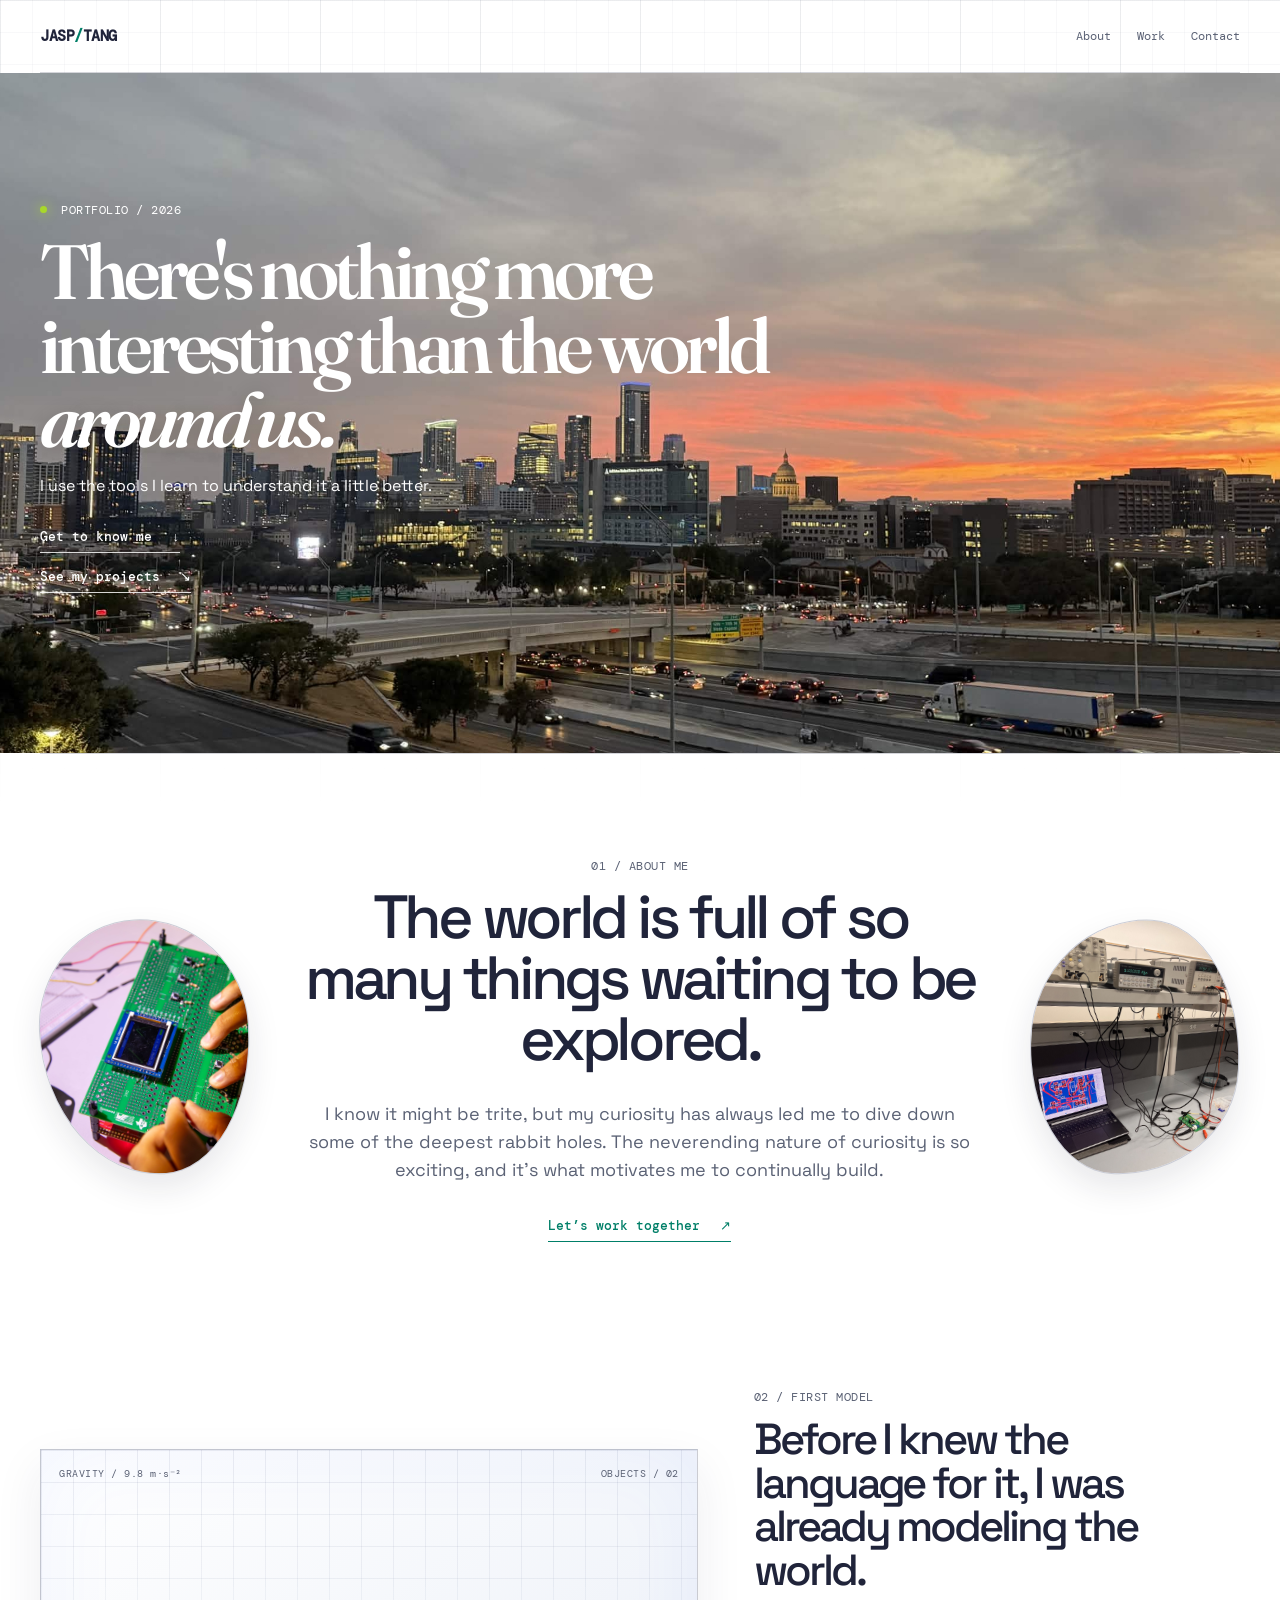
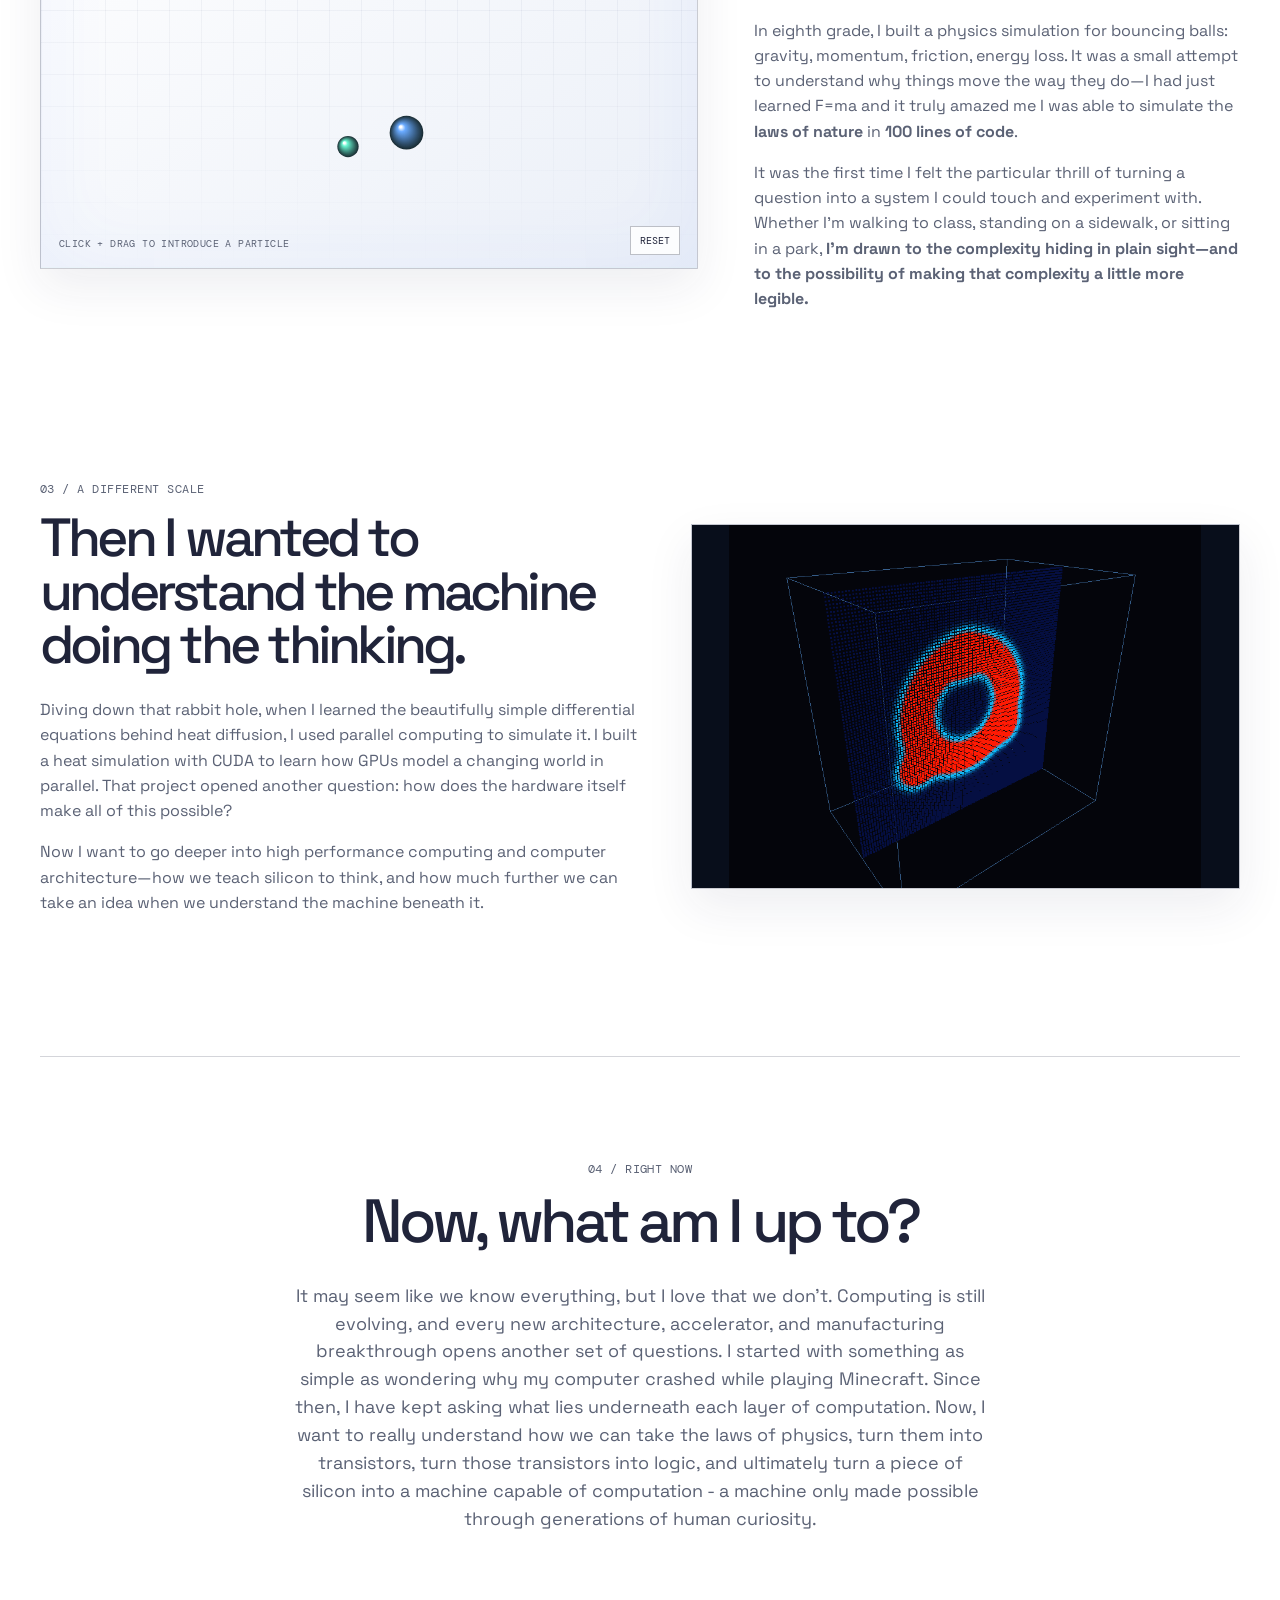
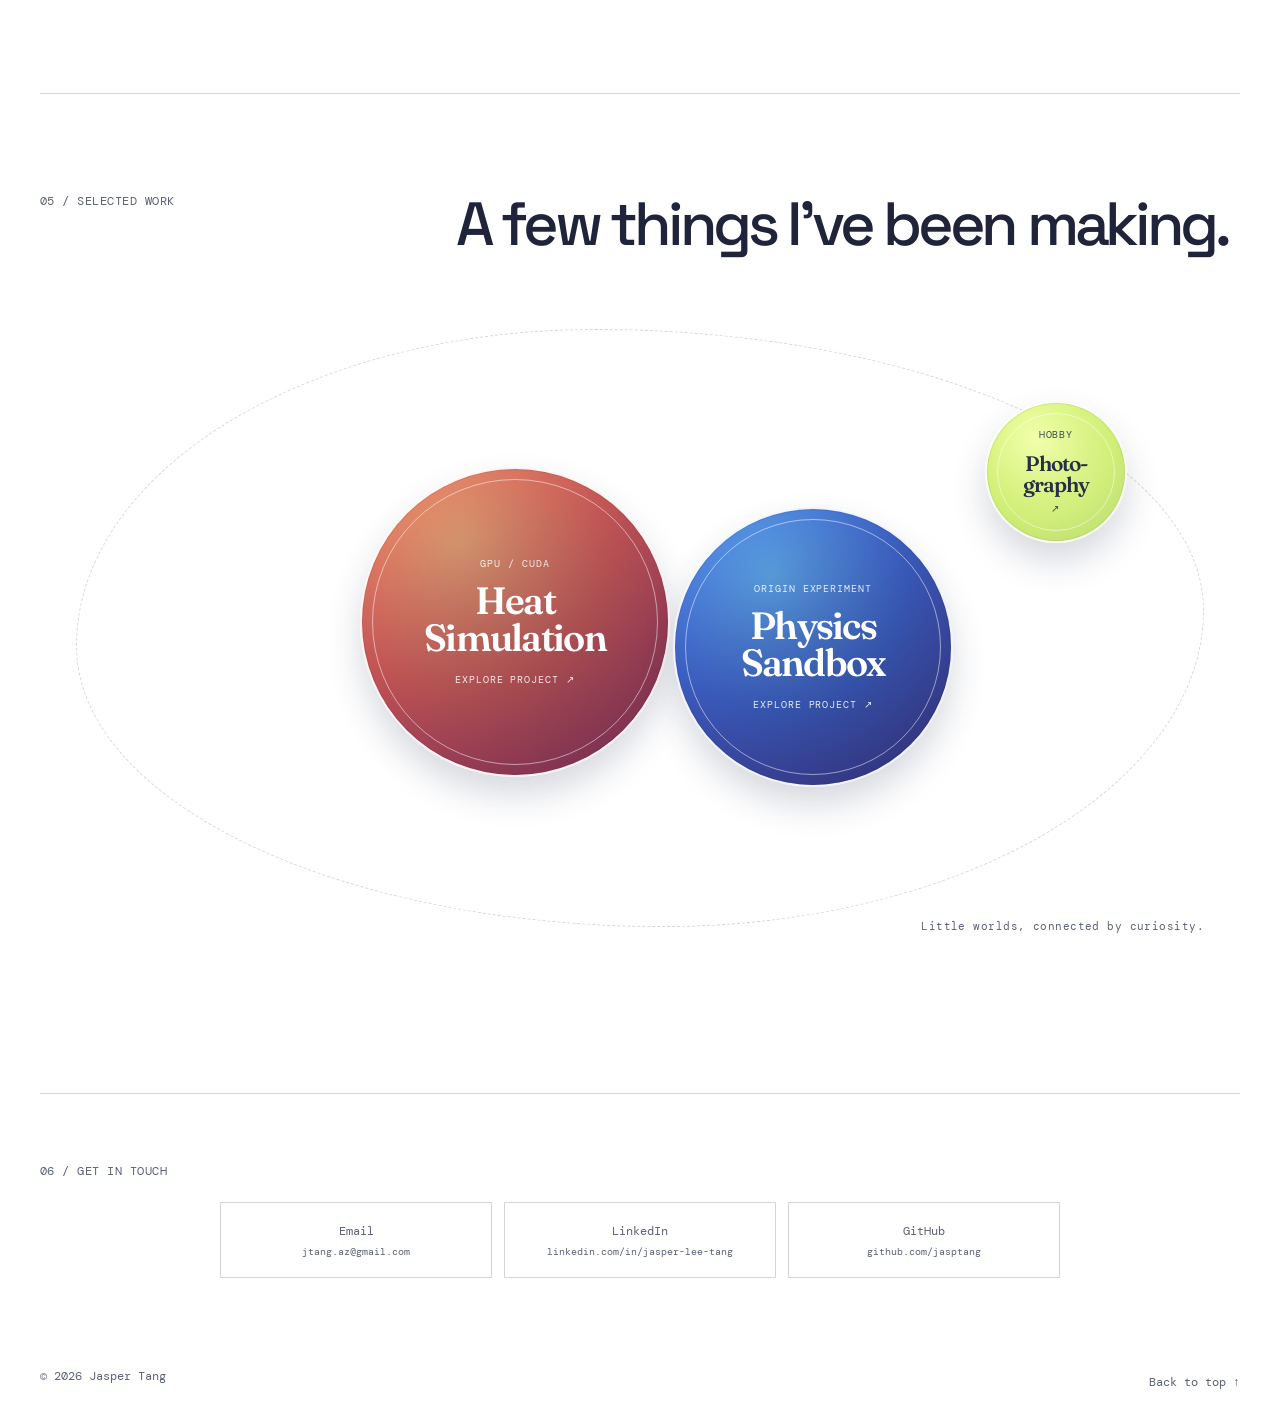
==== commit f69526dc: "Update portfolio with narrative project showcase" ====
--- a/index.html
+++ b/index.html
@@ -18,12 +18,8 @@
     <link rel="stylesheet" href="styles.css" />
   </head>
   <body>
-    <!-- Subtle, fixed color accents support the lighter opening sections. -->
-    <div class="atmosphere" aria-hidden="true">
-      <i class="accent accent--teal"></i>
-      <i class="accent accent--blue"></i>
-      <i class="accent accent--lime"></i>
-    </div>
+    <!-- Fixed graph-paper layer beneath the page content. -->
+    <div class="atmosphere" aria-hidden="true"></div>
 
     <!-- Persistent site navigation -->
     <header class="site-header">
@@ -44,40 +40,35 @@
         <p class="eyebrow"><span class="status-dot"></span> Portfolio / 2026</p>
         <h1 id="hero-title">There's nothing more interesting than the world <em>around us.</em></h1>
         <p class="hero-copy">
-          There;s nothing more interesting than the world around us :)
+          I use the tools I learn to understand it a little better.
         </p>
-        <a class="text-link" href="#about">Get to know me <span aria-hidden="true">↓</span></a>
-      </section>
-
-      <!-- Personal introduction and photo collage -->
+        <div class="hero-actions">
+          <a class="text-link" href="#about">Get to know me <span aria-hidden="true">↓</span></a>
+          <a class="text-link" href="#work">See my projects <span aria-hidden="true">↘</span></a>
+        </div>
+      </section>
+
+      <!-- Personal introduction flanked by two replaceable photos. -->
       <section class="about" id="about" aria-labelledby="about-title">
-        <p class="eyebrow">01 / About me</p>
         <div class="about-content">
+          <figure class="about-photo about-photo--left">
+            <img src="assets/collage-01-placeholder.svg" alt="" aria-hidden="true" />
+            <img class="photo-upload" src="assets/about-left.jpg" alt="Jasper exploring an idea or project" />
+          </figure>
           <div class="about-copy">
-            <h2 id="about-title">Curious by default. Intentional in the details.</h2>
+            <p class="eyebrow">01 / About me</p>
+            <h2 id="about-title">The world is full of so many things waiting to be explored.</h2>
             <p>
-              I like the work that happens between a first rough thought and a
-              finished, useful thing. My practice brings together strategy, visual
-              design, and code to make products people enjoy returning to.
+              I know it might be trite, but my curiosity has always led me to dive down some of the deepest rabbit holes.
+              The neverending nature of curiosity is so exciting, and it's what motivates me to continually build.
             </p>
             <a class="text-link" href="mailto:hello@example.com">Let’s work together <span aria-hidden="true">↗</span></a>
           </div>
 
-          <!-- JPG uploads cover these SVG fallbacks automatically when available. -->
-          <div class="photo-collage" aria-label="Photo collage">
-            <figure class="photo photo--portrait">
-              <img src="assets/profile-placeholder.svg" alt="Placeholder for Jasper Tang's profile photograph" />
-              <img class="photo-upload" src="assets/profile.jpg" alt="Portrait of Jasper Tang" />
-            </figure>
-            <figure class="photo photo--one">
-              <img src="assets/collage-01-placeholder.svg" alt="Placeholder for a portfolio collage image" />
-              <img class="photo-upload" src="assets/collage-01.jpg" alt="Portfolio collage image" />
-            </figure>
-            <figure class="photo photo--two">
-              <img src="assets/collage-02-placeholder.svg" alt="Placeholder for a portfolio collage image" />
-              <img class="photo-upload" src="assets/collage-02.jpg" alt="Portfolio collage image" />
-            </figure>
-          </div>
+          <figure class="about-photo about-photo--right">
+            <img src="assets/collage-02-placeholder.svg" alt="" aria-hidden="true" />
+            <img class="photo-upload" src="assets/about-right.jpg" alt="Jasper working with technology" />
+          </figure>
         </div>
       </section>
 
@@ -96,76 +87,110 @@
           <button class="lab-reset" id="reset-simulation" type="button">RESET</button>
         </div>
         <div class="lab-story">
-          <p class="eyebrow">01.5 / Origin story</p>
+          <p class="eyebrow">02 / First model</p>
           <h2 id="origin-title">Before I knew the language for it, I was already modeling the world.</h2>
           <p>
             In eighth grade, I built a physics simulation for bouncing balls:
             gravity, momentum, friction, energy loss. It was a small attempt to
-            understand why things move the way they do—and the first time I felt
-            the particular thrill of turning a question into a system I could
-            touch and experiment with.
-          </p>
-          <p>
-            That impulse is still here. Whether I’m walking to class, standing
-            on a sidewalk, or sitting in a park, I’m drawn to the complexity
-            hiding in plain sight—and to the possibility of building a model
-            that makes it a little more legible.
-          </p>
+            understand why things move the way they do—I had just learned F=ma and 
+            it truly amazed me I was able to simulate the <strong>laws of nature</strong>
+            in <strong>100 lines of code</strong>. 
+          </p>
+          <p>
+            It was the first time I felt the particular thrill of turning a question 
+            into a system I could touch and experiment with. Whether I’m walking to class, standing
+            on a sidewalk, or sitting in a park, <strong>I’m drawn to the complexity
+            hiding in plain sight—and to the possibility of making that complexity
+            a little more legible.</strong>
+          </p>
+        </div>
+      </section>
+
+      <!-- A CUDA heat model moves the story from observing physics to exploring the hardware. -->
+      <section class="heat-story" id="heat" aria-labelledby="heat-title">
+        <div class="heat-story-copy">
+          <p class="eyebrow">03 / A different scale</p>
+          <h2 id="heat-title">Then I wanted to understand the machine doing the thinking.</h2>
+          <p>
+            Diving down that rabbit hole, when I learned the beautifully simple differential 
+            equations behind heat diffusion, I used parallel computing to simulate it. 
+            I built a heat simulation with CUDA to learn how GPUs model a changing
+            world in parallel. That project opened another question: how does the
+            hardware itself make all of this possible?
+          </p>
+          <p>
+            Now I want to go deeper into high performance computing and computer
+            architecture—how we teach silicon to think, and how much further we
+            can take an idea when we understand the machine beneath it.
+          </p>
+        </div>
+        <figure class="heat-visual">
+          <img class="heat-gif" src="assets/heat-simulation.gif" alt="CUDA heat simulation visualizing heat spreading through a material" />
+          <figcaption class="heat-gif-placeholder"><span class="heat-pulse"></span><span>CUDA / HEAT DIFFUSION</span><small>The animated preview could not be loaded.</small></figcaption>
+        </figure>
+      </section>
+
+      <!-- A present-day chapter returns to the same flanked, centered format as About. -->
+      <section class="about now-section" id="now" aria-labelledby="now-title">
+        <div class="about-content">
+          <div class="about-copy">
+            <p class="eyebrow">04 / Right now</p>
+            <h2 id="now-title">Now, what am I up to?</h2>
+            <p>
+              It may seem like we know everything, but I love that we don't. Computing is still evolving, and every new architecture, accelerator, and manufacturing breakthrough opens another set of questions. I started with something as simple as wondering why my computer crashed while playing Minecraft. Since then, I have kept asking what lies underneath each layer of computation. Now, I want to really understand how we can take the laws of physics, turn them into transistors, turn those transistors into logic, and ultimately turn a piece of silicon into a machine capable of computation - a machine only made possible through generations of human curiosity. 
+            </p>
+          </div>
         </div>
       </section>
 
       <!-- Project work follows the personal introduction in focused dark mode. -->
       <section class="work" id="work" aria-labelledby="work-title">
         <div class="section-heading">
-          <p class="eyebrow">02 / Selected work</p>
+          <p class="eyebrow">05 / Selected work</p>
           <h2 id="work-title">A few things I’ve been making.</h2>
         </div>
 
-        <div class="project-grid">
-          <article class="project project--dark">
-            <div class="project-art art-orbit" aria-hidden="true"><i></i><b></b></div>
-            <div class="project-details">
-              <p class="project-number">01</p>
-              <h3>Project One</h3>
-              <p>A short, vivid description of the problem, approach, and result.</p>
-              <span class="project-type">Case study coming soon</span>
-            </div>
-          </article>
-          <article class="project project--lime">
-            <div class="project-art art-grid" aria-hidden="true"><i></i><i></i><i></i><i></i></div>
-            <div class="project-details">
-              <p class="project-number">02</p>
-              <h3>Project Two</h3>
-              <p>A short, vivid description of the problem, approach, and result.</p>
-              <span class="project-type">Case study coming soon</span>
-            </div>
-          </article>
-          <article class="project project--peach">
-            <div class="project-art art-shapes" aria-hidden="true"><i></i><b></b><em></em></div>
-            <div class="project-details">
-              <p class="project-number">03</p>
-              <h3>Project Three</h3>
-              <p>A short, vivid description of the problem, approach, and result.</p>
-              <span class="project-type">Case study coming soon</span>
-            </div>
-          </article>
+        <div class="bubble-field" role="group" aria-label="Projects and interests">
+          <a class="bubble bubble--project bubble--cuda" href="projects/cuda-heat-simulation.html" data-bubble data-kind="project" data-x=".39" data-y=".49" aria-label="Open the CUDA heat simulation project">
+            <img class="bubble-image" src="assets/bubble-cuda.jpg" alt="" aria-hidden="true" />
+            <span class="bubble-kicker">GPU / CUDA</span>
+            <span class="bubble-title">Heat<br />Simulation</span>
+            <span class="bubble-hint">Explore project <span aria-hidden="true">↗</span></span>
+          </a>
+          <a class="bubble bubble--project bubble--physics" href="projects/physics-simulation.html" data-bubble data-kind="project" data-x=".65" data-y=".53" aria-label="Open the physics simulation project">
+            <img class="bubble-image" src="assets/bubble-physics.jpg" alt="" aria-hidden="true" />
+            <span class="bubble-kicker">ORIGIN EXPERIMENT</span>
+            <span class="bubble-title">Physics<br />Sandbox</span>
+            <span class="bubble-hint">Explore project <span aria-hidden="true">↗</span></span>
+          </a>
+          <a class="bubble bubble--interest bubble--photo" href="projects/photography.html" data-bubble data-kind="interest" data-x=".86" data-y=".25" aria-label="Open photography interests">
+            <img class="bubble-image" src="assets/bubble-photography.jpg" alt="" aria-hidden="true" />
+            <span class="bubble-kicker">HOBBY</span>
+            <span class="bubble-title">Photo-<br />graphy</span>
+            <span class="bubble-hint" aria-hidden="true">↗</span>
+          </a>
+          <p class="bubble-caption" aria-hidden="true">Little worlds, connected by curiosity.</p>
         </div>
       </section>
     </main>
 
     <!-- Contact details and external links -->
     <footer id="contact">
-      <p class="eyebrow">03 / Get in touch</p>
-      <a class="footer-email" href="mailto:hello@example.com">hello@example.com</a>
+      <p class="eyebrow">06 / Get in touch</p>
+      <nav class="footer-contact-links" aria-label="Contact and social links">
+        <a href="mailto:jtang.az@gmail.com"><span>Email</span><small>jtang.az@gmail.com</small></a>
+        <a href="https://www.linkedin.com/in/jasper-lee-tang" target="_blank" rel="noreferrer"><span>LinkedIn</span><small>linkedin.com/in/jasper-lee-tang</small></a>
+        <a href="https://github.com/jasptang" target="_blank" rel="noreferrer"><span>GitHub</span><small>github.com/jasptang</small></a>
+      </nav>
       <div class="footer-bottom">
         <p>© 2026 Jasper Tang</p>
-        <div><a href="https://github.com/jasptang">GitHub</a><a href="#top">Back to top ↑</a></div>
+        <div><a href="#top">Back to top ↑</a></div>
       </div>
     </footer>
 
     <!-- Reveal uploaded photos only after they load; SVG fallbacks remain otherwise. -->
     <script>
-      document.querySelectorAll(".photo-upload, .hero-art").forEach((image) => {
+      document.querySelectorAll(".photo-upload, .hero-art, .heat-gif, .bubble-image").forEach((image) => {
         if (image.complete && image.naturalWidth > 0) image.classList.add("is-ready");
         image.addEventListener("load", () => image.classList.add("is-ready"));
         image.addEventListener("error", () => image.remove());
@@ -174,8 +199,8 @@
       // Interpolate the ambient page color as the projects section approaches.
       const root = document.documentElement;
       const projects = document.querySelector("#work");
-      const startColor = [6, 29, 39];
-      const endColor = [3, 7, 8];
+      const startColor = [255, 255, 255];
+      const endColor = [248, 249, 252];
 
       function updateBackground() {
         // A long range makes the teal-to-black change gradual and noticeable.
@@ -186,12 +211,12 @@
         const color = startColor.map((channel, index) => Math.round(channel + (endColor[index] - channel) * progress));
 
         root.style.setProperty("--surface-color", `rgb(${color.join(", ")})`);
-        root.style.setProperty("--accent-opacity", String(0.28 * (1 - progress)));
       }
 
       window.addEventListener("scroll", updateBackground, { passive: true });
       window.addEventListener("resize", updateBackground);
       updateBackground();
+
     </script>
     <script src="simulation.js"></script>
   </body>
--- a/styles.css
+++ b/styles.css
@@ -1,5 +1,5 @@
 /* Design tokens: shared colors, typography, and surface treatments. */
-:root { --ink:#eaf6f2; --base:#061d27; --surface-color:rgb(6,29,39); --muted:#9ab6ae; --line:rgba(183,232,217,.19); --teal:#40e1c0; --blue:#51a8ff; --lime:#a9f36a; --accent-opacity:.28; }
+:root { --ink:#20243a; --base:#fff; --surface-color:rgb(255,255,255); --muted:#5b6275; --line:rgba(42,48,72,.2); --teal:#007f68; --blue:#386bff; --lime:#a8d82a; --coral:#ff604f; --violet:#8958d8; }
 
 /* Global reset and base document styles. */
 * { box-sizing:border-box; }
@@ -8,13 +8,8 @@
 a { color:inherit; text-decoration:none; }
 
 /* Fixed atmospheric layers create a fluid, natural-technology backdrop. */
-.atmosphere { position:fixed; z-index:-2; inset:0; overflow:hidden; background:radial-gradient(circle at 52% -15%,rgba(64,225,192,.2) 0,transparent 42%),var(--surface-color); }
-.atmosphere::after { content:""; position:absolute; inset:0; opacity:.34; background-image:linear-gradient(rgba(168,248,219,.06) 1px,transparent 1px),linear-gradient(90deg,rgba(168,248,219,.06) 1px,transparent 1px); background-size:48px 48px; mask-image:linear-gradient(to bottom,black,transparent 78%); }
-/* Small static accents create gradual color shifts without a fluid animation. */
-.accent { position:absolute; display:block; border-radius:50%; filter:blur(35px); opacity:var(--accent-opacity); }
-.accent--teal { width:300px; height:300px; top:11%; left:-160px; background:var(--teal); }
-.accent--blue { width:260px; height:260px; top:48%; right:-120px; background:var(--blue); }
-.accent--lime { width:190px; height:190px; top:82%; left:14%; background:var(--lime); opacity:calc(var(--accent-opacity) * .5); }
+.atmosphere { position:fixed; z-index:-2; inset:0; overflow:hidden; background:var(--surface-color); }
+.atmosphere::after { content:""; position:absolute; inset:0; opacity:.7; background-image:linear-gradient(rgba(63,73,99,.055) 1px,transparent 1px),linear-gradient(90deg,rgba(63,73,99,.055) 1px,transparent 1px),linear-gradient(rgba(63,73,99,.1) 1px,transparent 1px),linear-gradient(90deg,rgba(63,73,99,.1) 1px,transparent 1px); background-size:32px 32px,32px 32px,160px 160px,160px 160px; mask-image:linear-gradient(to bottom,black,transparent 92%); }
 
 /* Shared page width and navigation. */
 .site-header, main, footer { width:min(1200px,calc(100% - 48px)); margin:auto; }
@@ -25,19 +20,27 @@
 nav a:hover, .footer-bottom a:hover { color:var(--teal); }
 
 /* Hero section: Fraunces remains the distinct display voice. */
-.hero { position:relative; isolation:isolate; min-height:680px; display:flex; flex-direction:column; justify-content:center; overflow:hidden; padding:85px 0 115px; }
-.hero::after { content:""; position:absolute; z-index:0; inset:0; pointer-events:none; background:linear-gradient(90deg,var(--surface-color) 0%,rgba(6,29,39,.18) 45%,var(--surface-color) 100%),linear-gradient(to bottom,transparent 45%,var(--surface-color) 100%); }
+.hero { position:relative; isolation:isolate; min-height:680px; display:flex; flex-direction:column; justify-content:center; padding:85px 0 115px; }
+.hero::after { content:""; position:absolute; z-index:0; top:0; bottom:0; left:50%; width:100vw; transform:translateX(-50%); pointer-events:none; background:none; }
 .hero > :not(.hero-art) { position:relative; z-index:1; }
-.hero-art { position:absolute; z-index:0; inset:-4%; width:108%; height:108%; object-fit:cover; opacity:0; filter:saturate(.9) contrast(1.08); mix-blend-mode:screen; transition:opacity .8s ease; }
-.hero-art.is-ready { opacity:.64; }
+.hero-art { position:absolute; z-index:0; top:0; bottom:0; left:50%; width:100vw; height:100%; transform:translateX(-50%); object-fit:cover; opacity:0; transition:opacity .8s ease; }
+.hero-art.is-ready { opacity:1; }
 .eyebrow,.project-number,.project-type { margin:0; color:var(--muted); font:12px/1.2 "DM Mono",monospace; letter-spacing:.04em; text-transform:uppercase; }
 .status-dot { display:inline-block; width:7px; height:7px; margin:0 7px 1px 0; border-radius:50%; background:var(--lime); box-shadow:0 0 12px var(--lime); }
 h1,h2,h3,p { margin-top:0; }
-h1 { max-width:1000px; margin:27px 0; font:600 clamp(58px,9.1vw,120px)/.94 "Fraunces",serif; letter-spacing:-.07em; }
+h1 { max-width:760px; margin:18px 0; font:600 clamp(42px,6vw,78px)/.96 "Fraunces",serif; letter-spacing:-.065em; }
 h1 em { color:var(--teal); font-style:italic; text-shadow:0 0 35px rgba(64,225,192,.28); }
-.hero-copy { max-width:520px; margin:0 0 30px; color:#b5cdc6; font-size:18px; line-height:1.55; }
+.hero h1,.hero h1 em,.hero > .eyebrow,.hero-copy { color:#fff; }
+.hero h1 em { text-shadow:0 2px 18px rgba(0,0,0,.22); }
+.hero-copy { max-width:640px; margin:0 0 30px; color:var(--muted); font-size:16px; line-height:1.5; }
+.hero .hero-copy { color:#fff; }
 .text-link { width:fit-content; border-bottom:1px solid var(--teal); padding-bottom:7px; color:var(--teal); font:500 13px "DM Mono",monospace; }
-.text-link span { margin-left:12px; }
+.text-link span { display:inline-block; margin-left:12px; transition:transform .2s ease; }
+.hero-actions { display:flex; align-items:flex-start; flex-direction:column; gap:15px; }
+.hero-actions .text-link { color:#fff; border-color:rgba(255,255,255,.82); transition:color .2s ease,border-color .2s ease,transform .2s ease; }
+.hero-actions .text-link:hover { color:var(--lime); border-color:var(--lime); transform:translateX(4px); }
+.hero-actions .text-link:hover span { transform:translate(3px,-2px); }
+.hero-actions .text-link:focus-visible { outline:2px solid #fff; outline-offset:5px; }
 
 /* Work grid and reusable project cards. */
 /* Projects inherit the same reactive backdrop, so the page changes as one whole surface. */
@@ -45,62 +48,101 @@
 .section-heading,.about { display:grid; grid-template-columns:1fr 2fr; gap:24px; }
 .section-heading { margin-bottom:48px; }
 h2 { margin-bottom:0; font:500 clamp(36px,5vw,61px)/1 "Space Grotesk",sans-serif; letter-spacing:-.07em; }
-.project-grid { display:grid; grid-template-columns:repeat(3,1fr); gap:18px; }
-.project { min-height:475px; display:flex; flex-direction:column; justify-content:space-between; overflow:hidden; color:#eaf6f2; border:1px solid rgba(183,232,217,.25); backdrop-filter:blur(14px); transition:transform .25s ease,border-color .25s ease; }
-.project:hover { border-color:rgba(64,225,192,.75); transform:translateY(-6px); }
-.project-art { height:275px; position:relative; overflow:hidden; }
-.project-details { padding:18px 20px 22px; }
-.project h3 { margin:12px 0 8px; font:600 27px/1 "Space Grotesk",sans-serif; letter-spacing:-.06em; }
-.project-details > p:not(.project-number) { min-height:48px; margin-bottom:20px; color:#b5cdc6; font-size:14px; line-height:1.45; }
-.project--dark { background:#0a2721; }
-.project--lime { background:#15513d; }
-.project--peach { background:#123f59; }
-
-/* CSS-only project artwork keeps placeholders vivid without image assets. */
-.art-orbit i,.art-orbit b { position:absolute; display:block; border:1px solid var(--teal); border-radius:50%; }
-.art-orbit i { width:380px; height:380px; left:-58px; top:-55px; }
-.art-orbit b { width:220px; height:220px; left:35px; top:25px; }
-.art-orbit::after { content:"+"; position:absolute; top:103px; left:115px; color:var(--lime); font:70px "DM Mono",monospace; }
-.art-grid { display:grid; grid-template-columns:1fr 1fr; gap:10px; padding:27px; }
-.art-grid i { display:block; border-radius:50%; background:var(--teal); box-shadow:0 0 40px rgba(64,225,192,.35); }
-.art-grid i:nth-child(2),.art-grid i:nth-child(3) { border-radius:0; background:transparent; border:12px solid var(--teal); }
-.art-shapes i,.art-shapes b,.art-shapes em { position:absolute; display:block; background:var(--blue); }
-.art-shapes i { width:145px; height:145px; border-radius:50%; top:38px; left:46px; }
-.art-shapes b { width:145px; height:145px; top:93px; right:32px; transform:rotate(45deg); }
-.art-shapes em { width:42px; height:42px; border-radius:50%; background:var(--lime); bottom:36px; left:66px; }
+/* Playful project spheres keep related work close and smaller interests in orbit. */
+.bubble-field { position:relative; height:650px; margin:12px 0 20px; isolation:isolate; }
+.bubble-field::before { position:absolute; inset:4% 3%; content:""; pointer-events:none; border:1px dashed rgba(42,48,72,.2); border-radius:46% 54% 48% 52% / 53% 47% 53% 47%; }
+.bubble { --bubble-scale:1; position:absolute; top:0; left:0; display:flex; align-items:center; justify-content:center; flex-direction:column; width:var(--bubble-size); height:var(--bubble-size); padding:22px; overflow:hidden; transform:translate(-50%,-50%) scale(var(--bubble-scale)); border:2px solid rgba(255,255,255,.92); border-radius:50%; color:#fff; text-align:center; text-decoration:none; box-shadow:0 18px 34px rgba(33,43,78,.18),inset 0 0 0 1px rgba(30,36,58,.1); will-change:left,top; transition:box-shadow .25s ease,transform .25s ease; }
+.bubble-image { position:absolute; z-index:0; inset:0; width:100%; height:100%; object-fit:cover; opacity:0; transition:opacity .3s ease; }
+.bubble-image.is-ready { opacity:.68; }
+.bubble::before { position:absolute; z-index:3; inset:10px; content:""; pointer-events:none; border:1px solid rgba(255,255,255,.5); border-radius:50%; }
+.bubble::after { position:absolute; z-index:1; inset:0; content:""; pointer-events:none; background:linear-gradient(145deg,rgba(22,28,57,.05),rgba(22,28,57,.58)); }
+.bubble--interest::after { background:linear-gradient(145deg,rgba(255,255,255,.1),rgba(255,255,255,.34)); }
+.bubble:hover,.bubble:focus-visible { --bubble-scale:1.08; z-index:2; box-shadow:0 22px 44px rgba(33,43,78,.28),0 0 0 5px rgba(56,107,255,.12),inset 0 0 0 1px rgba(30,36,58,.1); }
+.bubble:focus-visible { outline:3px solid var(--ink); outline-offset:5px; }
+.bubble--project { --bubble-size:clamp(230px,25vw,310px); }
+.bubble--cuda { background:radial-gradient(circle at 32% 24%,#ffb078,#ff695e 48%,#e43870); }
+.bubble--physics { --bubble-size:clamp(215px,22vw,280px); background:radial-gradient(circle at 35% 24%,#66b8ff,#4772ed 49%,#5841bc); }
+.bubble--interest { --bubble-size:142px; color:#263044; }
+.bubble--photo { background:radial-gradient(circle at 35% 25%,#efff9b,#c1e94c 58%,#94c726); }
+.bubble-kicker,.bubble-hint,.bubble-title { position:relative; z-index:2; }
+.bubble-kicker,.bubble-hint { font:10px "DM Mono",monospace; letter-spacing:.09em; text-transform:uppercase; }
+.bubble-kicker { margin-bottom:12px; opacity:.86; }
+.bubble-title { font:600 clamp(25px,3vw,38px)/.98 "Fraunces",serif; letter-spacing:-.045em; }
+.bubble--interest .bubble-title { font-size:21px; }
+.bubble-hint { margin-top:17px; opacity:.88; }
+.bubble--interest .bubble-hint { margin-top:8px; }
+.bubble-caption { position:absolute; right:3%; bottom:3%; margin:0; color:var(--muted); font:11px "DM Mono",monospace; letter-spacing:.04em; }
 
 /* About and contact sections. */
-.about { padding:105px 0 130px; border-top:1px solid var(--line); }
-.about-content { position:relative; display:grid; grid-template-columns:minmax(0,1.25fr) minmax(210px,.75fr); align-items:center; gap:38px; }
-.about h2 { max-width:680px; margin-bottom:30px; }
-.about-copy > p { max-width:570px; margin-bottom:30px; color:#b5cdc6; font-size:18px; line-height:1.55; }
-/* The collage is readable as art now and automatically displays supplied JPG photos later. */
-.photo-collage { position:relative; height:330px; }
-.photo { position:absolute; display:block; margin:0; overflow:hidden; border:1px solid rgba(193,247,231,.43); background:#123d36; box-shadow:0 20px 60px rgba(0,0,0,.28); }
-.photo img { display:block; width:100%; height:100%; object-fit:cover; }
-.photo-upload { position:absolute; inset:0; opacity:0; transition:opacity .35s ease; }
+.about { display:block; padding:105px 0 130px; border-top:1px solid var(--line); }
+.about-content { position:relative; display:grid; grid-template-columns:minmax(145px,.62fr) minmax(0,2fr) minmax(145px,.62fr); align-items:center; gap:clamp(24px,4vw,58px); }
+.now-section .about-content { display:block; }
+.about-copy { max-width:900px; margin:0 auto; text-align:center; }
+.about h2 { max-width:900px; margin:14px auto 30px; }
+.about-copy > p:not(.eyebrow) { max-width:700px; margin:0 auto 30px; color:var(--muted); font-size:18px; line-height:1.55; }
+.about-copy .text-link { margin-inline:auto; }
+/* Photos flank the intro; JPGs replace the colorful graph-paper placeholders when added. */
+.about-photo { position:relative; width:100%; height:clamp(170px,20vw,260px); margin:0; overflow:hidden; border:1px solid rgba(42,48,72,.2); background:#f2f4fa; box-shadow:0 14px 32px rgba(27,32,53,.1); }
+.about-photo--left { border-radius:48% 52% 44% 56% / 42% 44% 56% 58%; transform:rotate(-3deg); }
+.about-photo--right { border-radius:55% 45% 58% 42% / 48% 57% 43% 52%; transform:rotate(3deg); }
+.about-photo > img { display:block; width:100%; height:100%; object-fit:cover; }
+.about-photo .photo-upload { position:absolute; inset:0; opacity:0; transition:opacity .35s ease; }
 .photo-upload.is-ready { opacity:1; }
-.photo--portrait { z-index:2; width:66%; height:77%; top:8%; left:16%; transform:rotate(-4deg); }
-.photo--one { width:44%; height:39%; top:0; right:0; transform:rotate(7deg); }
-.photo--two { width:47%; height:35%; bottom:0; left:0; transform:rotate(5deg); }
 
 /* Origin lab: a tactile, self-contained window into the first physics simulation. */
 .origin-lab { display:grid; grid-template-columns:minmax(0,1.15fr) minmax(260px,.85fr); align-items:center; gap:56px; padding:25px 0 130px; }
-.lab-stage { position:relative; min-height:420px; overflow:hidden; border:1px solid rgba(183,232,217,.3); background:linear-gradient(145deg,rgba(10,58,67,.7),rgba(4,15,18,.78)); box-shadow:inset 0 0 80px rgba(64,225,192,.06); }
-.lab-stage::before { content:""; position:absolute; inset:0; pointer-events:none; background-image:linear-gradient(rgba(193,247,231,.08) 1px,transparent 1px),linear-gradient(90deg,rgba(193,247,231,.08) 1px,transparent 1px); background-size:32px 32px; mask-image:linear-gradient(to bottom,black,transparent); }
+.lab-stage { position:relative; min-height:420px; overflow:hidden; border:1px solid rgba(42,48,72,.24); background:linear-gradient(145deg,rgba(255,255,255,.94),rgba(233,238,247,.94)); box-shadow:inset 0 0 80px rgba(56,107,255,.06),0 18px 45px rgba(33,43,78,.08); }
+.lab-stage::before { content:""; position:absolute; inset:0; pointer-events:none; background-image:linear-gradient(rgba(56,75,118,.09) 1px,transparent 1px),linear-gradient(90deg,rgba(56,75,118,.09) 1px,transparent 1px); background-size:32px 32px; mask-image:linear-gradient(to bottom,black,transparent); }
 #physics-canvas { position:absolute; inset:0; width:100%; height:100%; cursor:crosshair; touch-action:none; }
-.lab-hud { position:absolute; z-index:1; top:17px; left:18px; right:18px; display:flex; justify-content:space-between; color:#b5cdc6; font:10px "DM Mono",monospace; letter-spacing:.05em; pointer-events:none; }
-.lab-prompt { position:absolute; z-index:1; bottom:18px; left:18px; color:rgba(234,246,242,.62); font:10px "DM Mono",monospace; letter-spacing:.04em; pointer-events:none; }
-.lab-reset { position:absolute; z-index:2; right:17px; bottom:13px; border:1px solid rgba(193,247,231,.42); padding:7px 9px; color:var(--ink); background:rgba(4,15,18,.52); font:10px "DM Mono",monospace; cursor:pointer; }
+.lab-hud { position:absolute; z-index:1; top:17px; left:18px; right:18px; display:flex; justify-content:space-between; color:var(--muted); font:10px "DM Mono",monospace; letter-spacing:.05em; pointer-events:none; }
+.lab-prompt { position:absolute; z-index:1; bottom:18px; left:18px; color:var(--muted); font:10px "DM Mono",monospace; letter-spacing:.04em; pointer-events:none; }
+.lab-reset { position:absolute; z-index:2; right:17px; bottom:13px; border:1px solid rgba(42,48,72,.3); padding:7px 9px; color:var(--ink); background:rgba(255,255,255,.88); font:10px "DM Mono",monospace; cursor:pointer; }
 .lab-reset:hover { color:#041311; background:var(--teal); }
 .lab-story h2 { margin:14px 0 25px; font-size:clamp(31px,3.4vw,48px); }
-.lab-story > p:not(.eyebrow) { color:#b5cdc6; line-height:1.58; }
+.lab-story > p:not(.eyebrow) { color:var(--muted); line-height:1.58; }
+
+/* The CUDA chapter faces inward: narrative left, a ready-to-fill GIF stage right. */
+.heat-story { display:grid; grid-template-columns:minmax(0,1.05fr) minmax(280px,.95fr); align-items:center; gap:44px; padding:25px 0 125px; }
+.heat-story-copy { max-width:680px; }
+.heat-story h2 { margin:14px 0 25px; font-size:clamp(34px,4.2vw,54px); }
+.heat-story-copy > p:not(.eyebrow) { color:var(--muted); line-height:1.58; }
+.heat-visual { position:relative; display:grid; min-height:365px; margin:0; overflow:hidden; place-items:center; border:1px solid rgba(42,48,72,.24); background:radial-gradient(ellipse at 50% 48%,rgba(255,96,79,.2),transparent 38%),linear-gradient(145deg,rgba(255,255,255,.96),rgba(233,238,247,.94)); box-shadow:inset 0 0 80px rgba(56,107,255,.06),0 18px 45px rgba(33,43,78,.08); }
+.heat-visual::before { position:absolute; inset:0; content:""; pointer-events:none; background-image:linear-gradient(rgba(56,75,118,.08) 1px,transparent 1px),linear-gradient(90deg,rgba(56,75,118,.08) 1px,transparent 1px); background-size:32px 32px; mask-image:linear-gradient(to bottom,black,transparent); }
+.heat-gif { position:absolute; inset:0; width:100%; height:100%; object-fit:contain; background:#080e1b; opacity:0; transition:opacity .4s ease; }
+.heat-gif.is-ready { opacity:1; }
+.heat-gif-placeholder { z-index:1; display:flex; align-items:center; flex-direction:column; gap:14px; color:var(--ink); font:10px "DM Mono",monospace; letter-spacing:.08em; text-align:center; }
+.heat-gif-placeholder small { color:var(--muted); font-size:9px; letter-spacing:.02em; }
+.heat-gif.is-ready + .heat-gif-placeholder { opacity:0; }
+.heat-pulse { width:94px; height:94px; border:1px solid rgba(255,174,102,.8); border-radius:50%; background:radial-gradient(circle,rgba(255,184,91,.78),rgba(232,95,61,.2) 52%,transparent 72%); box-shadow:0 0 42px rgba(242,129,69,.3); animation:heat-pulse 3s ease-in-out infinite alternate; }
+@keyframes heat-pulse { to { transform:scale(1.18); opacity:.65; } }
+@media (min-width:721px) and (max-width:900px) { .about-content { grid-template-columns:minmax(105px,.45fr) minmax(0,2fr) minmax(105px,.45fr); gap:22px; } .about-photo { height:175px; } .origin-lab,.heat-story { grid-template-columns:1fr; gap:24px; } .bubble-field { height:600px; } }
 
 footer { padding:70px 0 28px; border-top:1px solid var(--line); }
-.footer-email { display:block; width:fit-content; margin:22px 0 90px; color:var(--teal); font:500 clamp(38px,6.5vw,86px)/.95 "Space Grotesk",sans-serif; letter-spacing:-.075em; }
-.footer-email:hover { color:var(--lime); }
+.footer-contact-links { display:grid; grid-template-columns:repeat(3,minmax(0,1fr)); width:min(100%,840px); margin:24px auto 90px; gap:12px; color:var(--muted); }
+.footer-contact-links a { display:flex; align-items:center; justify-content:center; flex-direction:column; min-height:76px; padding:10px 12px; border:1px solid var(--line); font:12px "DM Mono",monospace; text-align:center; transition:color .2s ease,border-color .2s ease,background .2s ease; }
+.footer-contact-links a:hover { color:var(--teal); border-color:var(--teal); background:rgba(0,127,104,.04); }
+.footer-contact-links small { margin-top:6px; color:var(--muted); font:10px "DM Mono",monospace; overflow-wrap:anywhere; }
 .footer-bottom { display:flex; align-items:center; justify-content:space-between; color:var(--muted); font:12px "DM Mono",monospace; }
 .footer-bottom div { display:flex; gap:24px; }
 
+/* Small destination pages opened from each project or interest bubble. */
+.case-page { padding:52px 0 110px; }
+.case-back { display:inline-block; margin-bottom:52px; color:var(--teal); font:12px "DM Mono",monospace; }
+.case-back:hover { color:var(--violet); }
+.case-intro { max-width:850px; margin-bottom:48px; }
+.case-intro h1 { max-width:820px; margin:20px 0; }
+.case-lead { max-width:760px; color:var(--muted); font-size:clamp(18px,2vw,22px); line-height:1.55; }
+.case-visual { max-width:1000px; min-height:460px; }
+.case-physics-stage { min-height:460px; }
+.case-notes { display:grid; grid-template-columns:1fr 1fr; gap:44px; max-width:1000px; margin-top:74px; padding-top:26px; border-top:1px solid var(--line); }
+.case-notes h2 { margin-top:15px; font-size:clamp(30px,4vw,48px); }
+.case-notes > p { color:var(--muted); line-height:1.7; }
+.photo-notes { position:relative; display:flex; align-items:center; justify-content:center; gap:24px; min-height:370px; overflow:hidden; border:1px solid var(--line); background-color:#fff; background-image:linear-gradient(rgba(63,73,99,.06) 1px,transparent 1px),linear-gradient(90deg,rgba(63,73,99,.06) 1px,transparent 1px); background-size:32px 32px; }
+.photo-notes > .eyebrow { position:absolute; right:20px; bottom:16px; }
+.photo-note { display:grid; place-items:center; width:170px; height:170px; padding:16px; color:#fff; font:12px/1.45 "DM Mono",monospace; letter-spacing:.06em; text-align:center; transform:rotate(-7deg); box-shadow:0 12px 24px rgba(32,36,58,.14); }
+.photo-note--blue { background:var(--blue); }
+.photo-note--coral { background:var(--coral); transform:rotate(5deg) translateY(-22px); }
+.photo-note--lime { color:var(--ink); background:var(--lime); transform:rotate(-3deg) translateY(14px); }
+
 /* Compact single-column layout for phones. */
-@media (max-width:720px) { .site-header,main,footer { width:min(100% - 32px,1200px); } .hero { min-height:570px; padding:70px 0; } .section-heading,.about,.about-content,.origin-lab { grid-template-columns:1fr; gap:18px; } .project-grid { grid-template-columns:1fr; } .project { min-height:410px; } .project-art { height:210px; } .about { padding:80px 0; } .photo-collage { max-width:350px; width:100%; height:300px; margin-top:32px; } .origin-lab { padding:10px 0 85px; } .lab-stage { min-height:350px; } .footer-email { margin-bottom:65px; } .footer-bottom { align-items:flex-start; flex-direction:column; gap:18px; } }
+@media (max-width:720px) { .site-header,main,footer { width:min(100% - 32px,1200px); } .hero { min-height:570px; padding:70px 0; } .hero h1,.hero-copy,.hero-actions,.hero > .eyebrow { max-width:100%; } .section-heading,.about,.origin-lab,.heat-story { grid-template-columns:1fr; gap:18px; } .about { padding:80px 0; } .about-content { grid-template-columns:1fr 1fr; gap:20px 14px; } .about-copy { grid-column:1 / -1; grid-row:1; } .about-photo { height:180px; } .about-photo--left { grid-column:1; grid-row:2; } .about-photo--right { grid-column:2; grid-row:2; } .origin-lab { padding:10px 0 85px; } .lab-stage { min-height:350px; } .heat-story { padding:10px 0 85px; } .heat-visual { min-height:290px; } .bubble-field { height:830px; margin-top:22px; } .bubble--project { --bubble-size:220px; } .bubble--physics { --bubble-size:205px; } .bubble--interest { --bubble-size:136px; } .bubble-caption { right:0; bottom:0; max-width:45%; text-align:right; line-height:1.4; } .case-page { padding:34px 0 70px; } .case-back { margin-bottom:32px; } .case-notes { grid-template-columns:1fr; gap:12px; margin-top:48px; } .case-visual,.case-physics-stage { min-height:340px; } .photo-notes { min-height:460px; flex-wrap:wrap; gap:12px; padding:25px 14px 65px; } .photo-note { width:130px; height:130px; font-size:10px; } .footer-contact-links { margin-bottom:65px; gap:8px; } .footer-contact-links a { padding:10px 6px; font-size:10px; } .footer-contact-links small { font-size:8px; } .footer-bottom { align-items:flex-start; flex-direction:column; gap:18px; } }
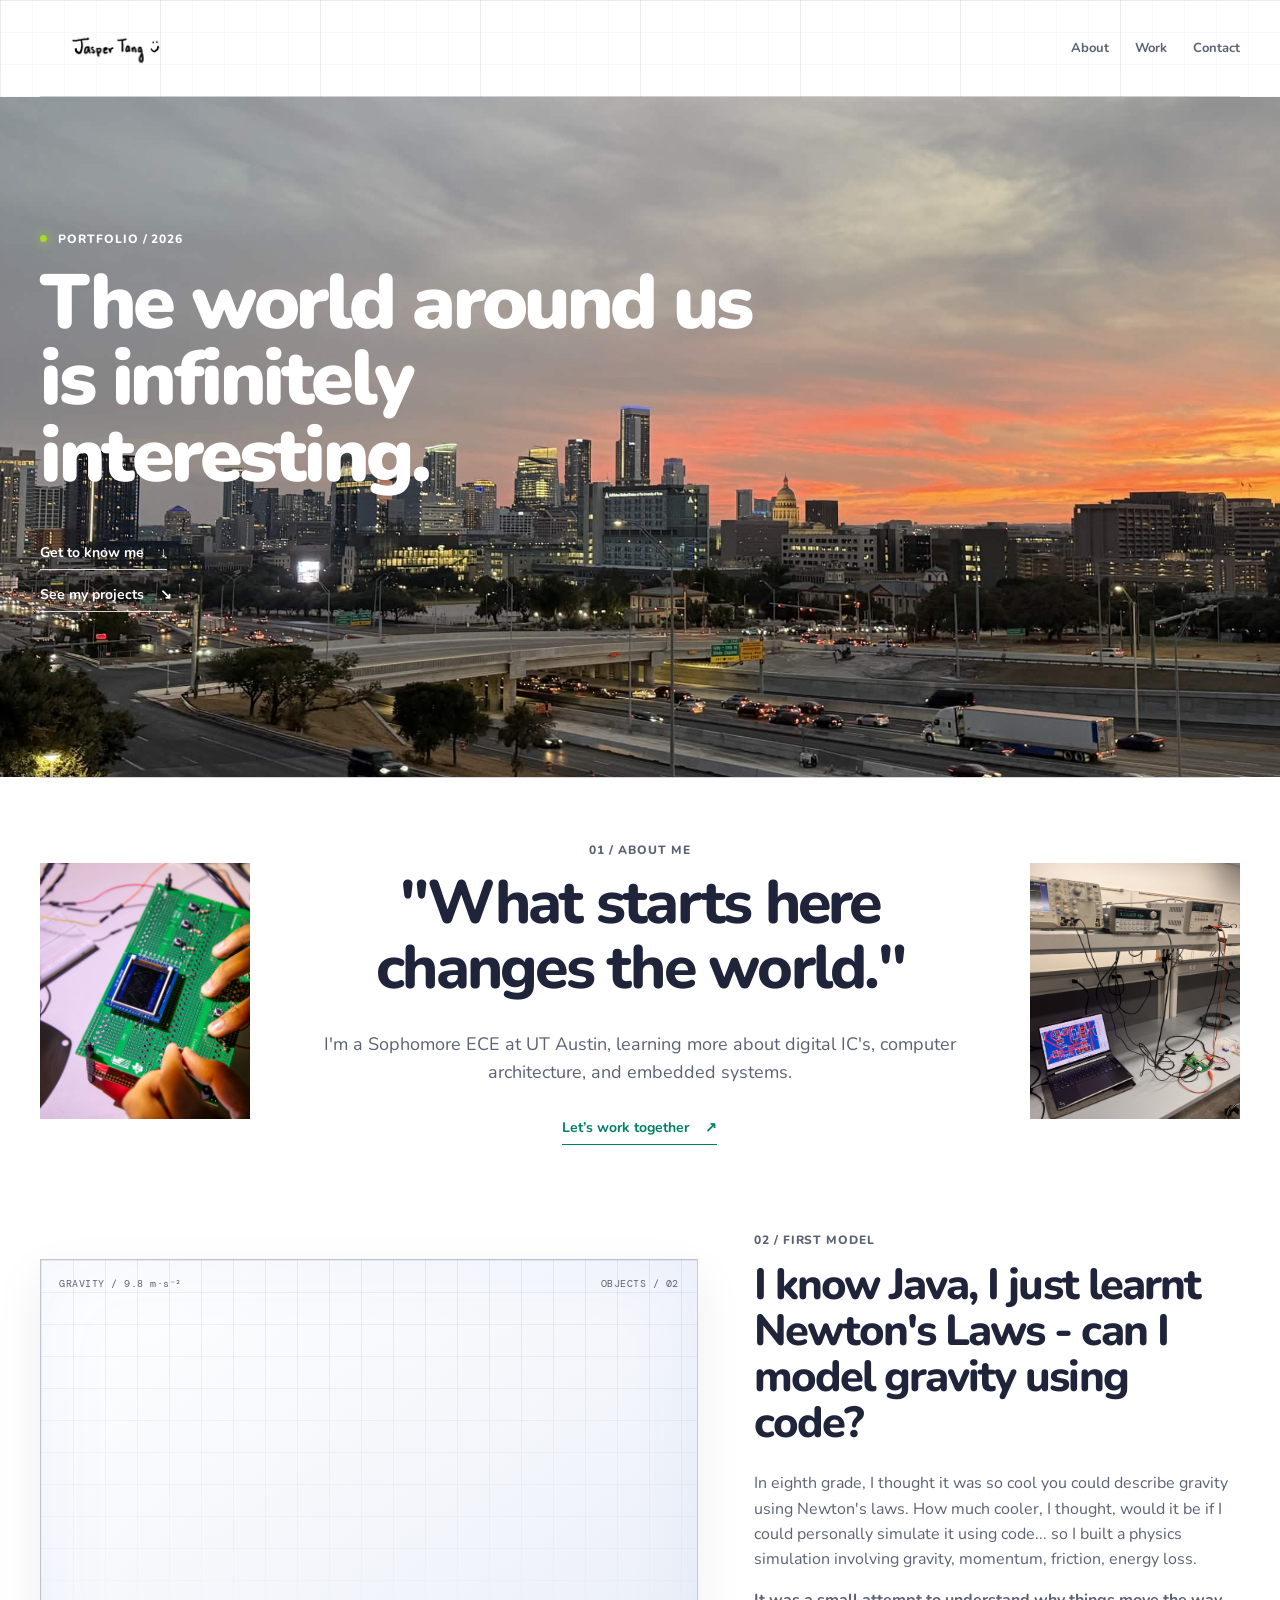
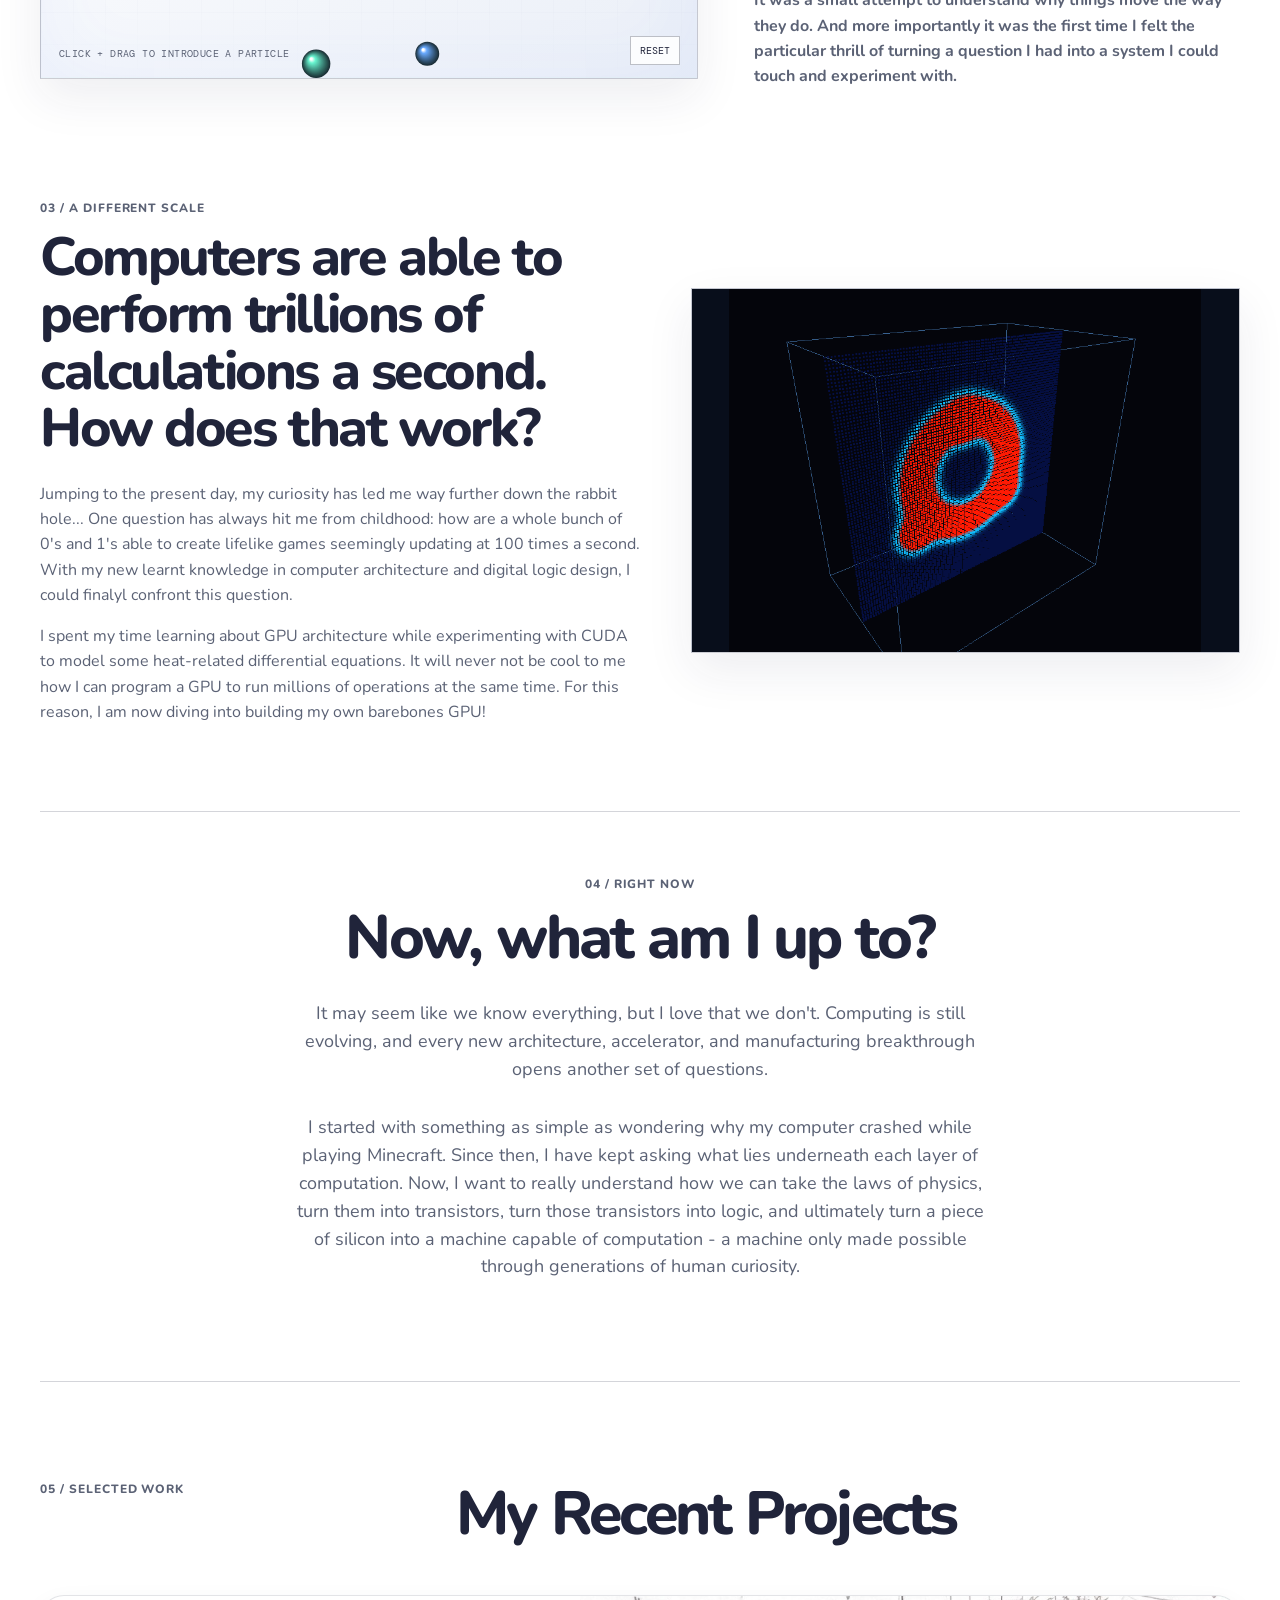
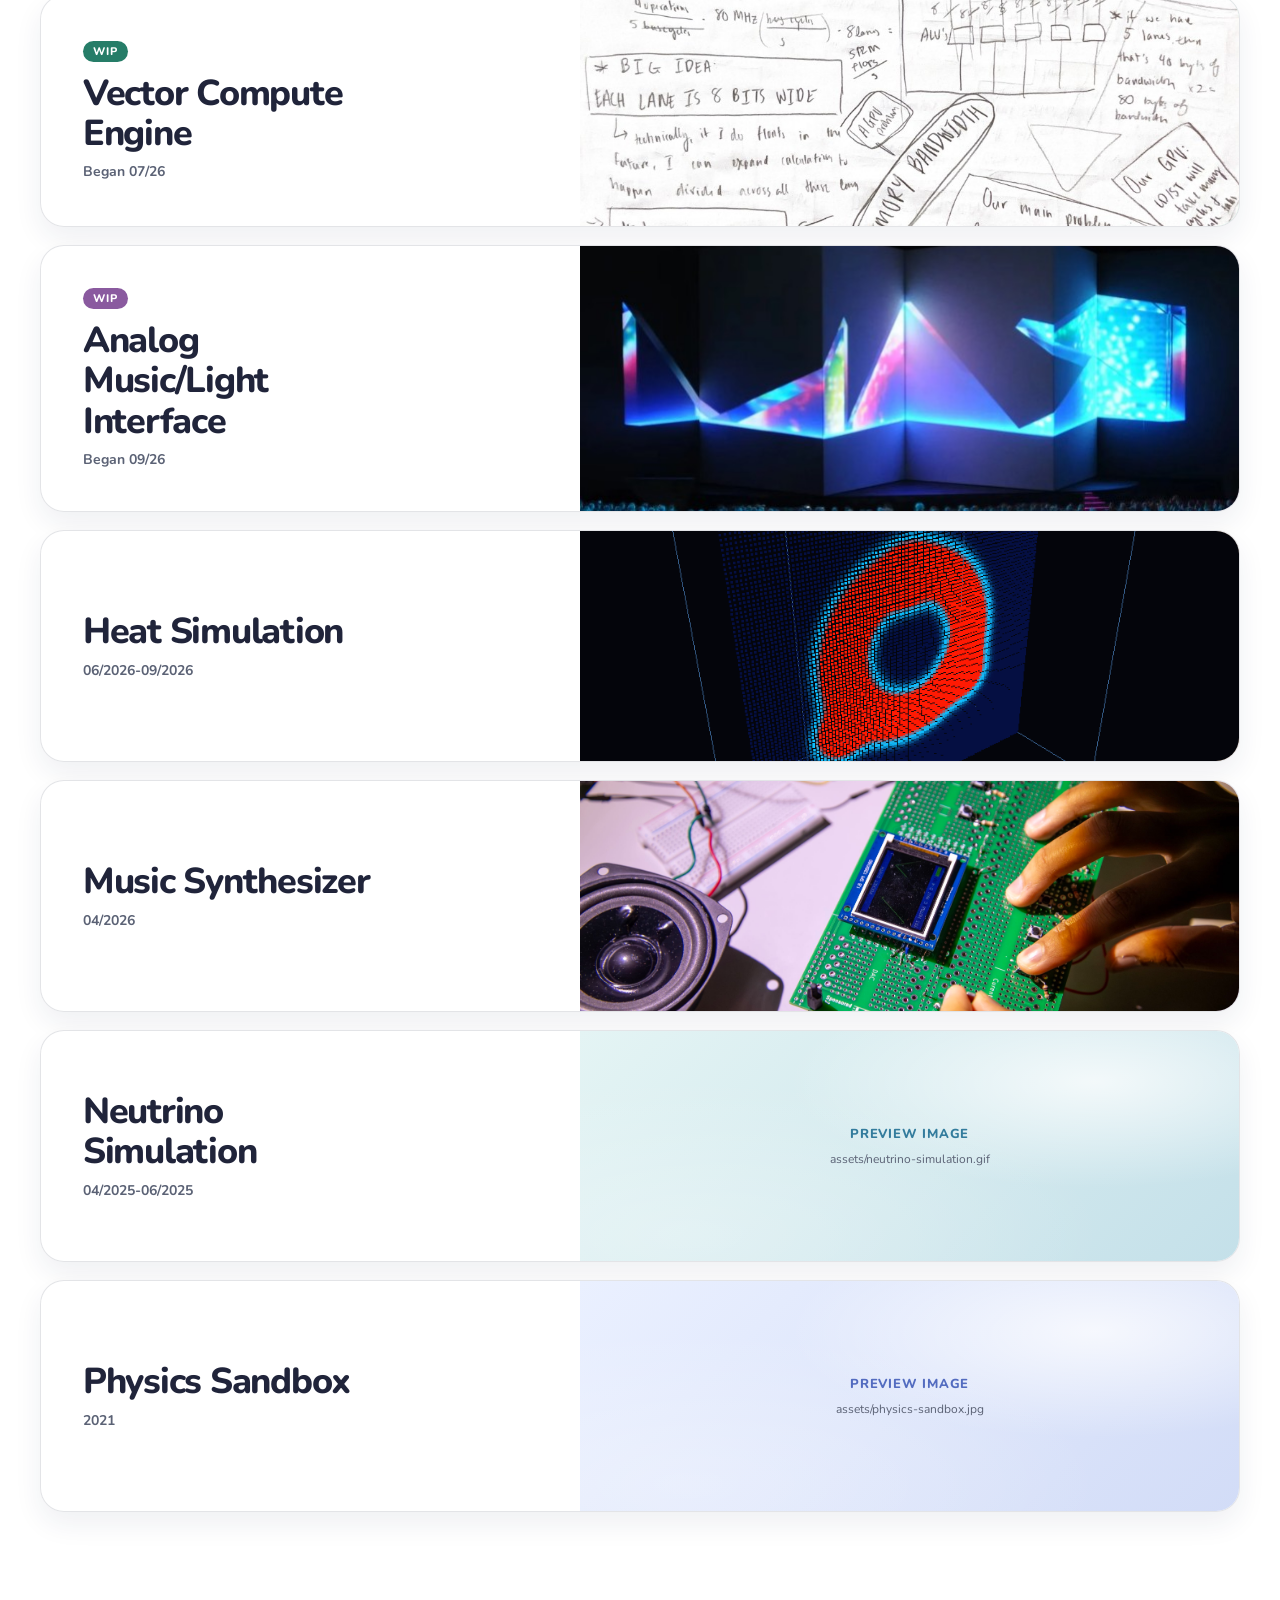
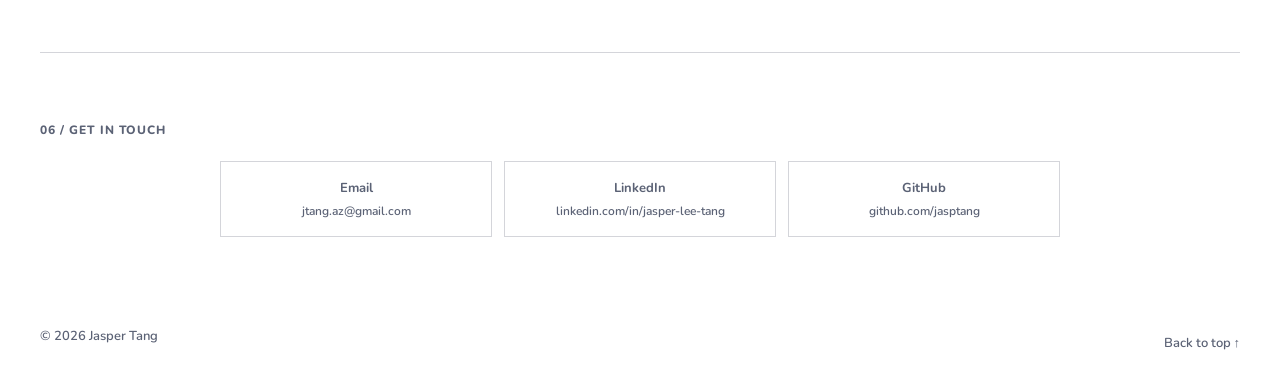
==== commit 0d292098: "Polish portfolio and add project pages" ====
--- a/index.html
+++ b/index.html
@@ -6,13 +6,13 @@
     <meta name="viewport" content="width=device-width, initial-scale=1.0" />
     <meta
       name="description"
-      content="Jasper Tang's portfolio — electrical & computer engineer, persistently curious about the world."
+      content="Jasper Tang's portfolio"
     />
     <title>Jasper Tang — Portfolio</title>
     <link rel="preconnect" href="https://fonts.googleapis.com" />
     <link rel="preconnect" href="https://fonts.gstatic.com" crossorigin />
     <link
-      href="https://fonts.googleapis.com/css2?family=DM+Mono&family=Fraunces:opsz,wght@9..144,600;9..144,700&family=Space+Grotesk:wght@400;500;600;700&display=swap"
+      href="https://fonts.googleapis.com/css2?family=DM+Mono&family=Nunito:wght@400;500;600;700;800;900&display=swap"
       rel="stylesheet"
     />
     <link rel="stylesheet" href="styles.css" />
@@ -23,7 +23,7 @@
 
     <!-- Persistent site navigation -->
     <header class="site-header">
-      <a class="wordmark" href="#top" aria-label="Jasper Tang home">JASP<span>/</span>TANG</a>
+      <a class="wordmark" href="#top" aria-label="Jasper Tang home"><img src="assets/Jasper Tang.png" alt="" /></a>
       <nav aria-label="Primary navigation">
         <a href="#about">About</a>
         <a href="#work">Work</a>
@@ -38,9 +38,8 @@
         <!-- Add assets/hero-art.jpg to display a personal Canva collage here. -->
         <img class="hero-art" src="assets/hero-art.jpg" alt="" />
         <p class="eyebrow"><span class="status-dot"></span> Portfolio / 2026</p>
-        <h1 id="hero-title">There's nothing more interesting than the world <em>around us.</em></h1>
-        <p class="hero-copy">
-          I use the tools I learn to understand it a little better.
+        <h1 id="hero-title">The world around us is infinitely interesting.</em></h1>
+        <p class="hero-copy"> <!--- can add a potential subtitle here if feel inclined -->
         </p>
         <div class="hero-actions">
           <a class="text-link" href="#about">Get to know me <span aria-hidden="true">↓</span></a>
@@ -57,11 +56,9 @@
           </figure>
           <div class="about-copy">
             <p class="eyebrow">01 / About me</p>
-            <h2 id="about-title">The world is full of so many things waiting to be explored.</h2>
+            <h2 id="about-title">"What starts here changes the world."</h2>
             <p>
-              I know it might be trite, but my curiosity has always led me to dive down some of the deepest rabbit holes.
-              The neverending nature of curiosity is so exciting, and it's what motivates me to continually build.
-            </p>
+            I'm a Sophomore ECE at UT Austin, learning more about digital IC's, computer architecture, and embedded systems.</p>
             <a class="text-link" href="mailto:hello@example.com">Let’s work together <span aria-hidden="true">↗</span></a>
           </div>
 
@@ -88,20 +85,17 @@
         </div>
         <div class="lab-story">
           <p class="eyebrow">02 / First model</p>
-          <h2 id="origin-title">Before I knew the language for it, I was already modeling the world.</h2>
-          <p>
-            In eighth grade, I built a physics simulation for bouncing balls:
-            gravity, momentum, friction, energy loss. It was a small attempt to
-            understand why things move the way they do—I had just learned F=ma and 
-            it truly amazed me I was able to simulate the <strong>laws of nature</strong>
-            in <strong>100 lines of code</strong>. 
-          </p>
-          <p>
-            It was the first time I felt the particular thrill of turning a question 
-            into a system I could touch and experiment with. Whether I’m walking to class, standing
-            on a sidewalk, or sitting in a park, <strong>I’m drawn to the complexity
-            hiding in plain sight—and to the possibility of making that complexity
-            a little more legible.</strong>
+          <h2 id="origin-title">I know Java, I just learnt Newton's Laws - can I model gravity using code?</h2>
+          <p>
+            In eighth grade, I thought it was so cool you could describe gravity using Newton's laws.
+            How much cooler, I thought, would it be if I could personally simulate it using code...
+            so I built a physics simulation involving gravity, momentum, friction, energy loss.
+          </p>
+          <p>
+          <strong>It was a small attempt to understand why things move the way they do.
+            And more importantly it was the first time I felt
+            the particular thrill of turning a question I had into a system I could
+            touch and experiment with. </strong>
           </p>
         </div>
       </section>
@@ -110,18 +104,18 @@
       <section class="heat-story" id="heat" aria-labelledby="heat-title">
         <div class="heat-story-copy">
           <p class="eyebrow">03 / A different scale</p>
-          <h2 id="heat-title">Then I wanted to understand the machine doing the thinking.</h2>
-          <p>
-            Diving down that rabbit hole, when I learned the beautifully simple differential 
-            equations behind heat diffusion, I used parallel computing to simulate it. 
-            I built a heat simulation with CUDA to learn how GPUs model a changing
-            world in parallel. That project opened another question: how does the
-            hardware itself make all of this possible?
-          </p>
-          <p>
-            Now I want to go deeper into high performance computing and computer
-            architecture—how we teach silicon to think, and how much further we
-            can take an idea when we understand the machine beneath it.
+          <h2 id="heat-title">Computers are able to perform trillions of calculations a second. How does that work?</h2>
+          <p>
+            Jumping to the present day, my curiosity has led me way further down the rabbit hole...
+            One question has always hit me from childhood: how are a whole bunch of 0's and 1's able to
+            create lifelike games seemingly updating at 100 times a second. With my new learnt knowledge
+            in computer architecture and digital logic design, I could finalyl confront this question.
+          </p>
+          <p>
+            I spent my time learning about GPU architecture while experimenting with CUDA to model some
+            heat-related differential equations. It will never not be cool to me how I can program a GPU to
+            run millions of operations at the same time. For this reason, I am now diving into building my own
+            barebones GPU!
           </p>
         </div>
         <figure class="heat-visual">
@@ -137,39 +131,89 @@
             <p class="eyebrow">04 / Right now</p>
             <h2 id="now-title">Now, what am I up to?</h2>
             <p>
-              It may seem like we know everything, but I love that we don't. Computing is still evolving, and every new architecture, accelerator, and manufacturing breakthrough opens another set of questions. I started with something as simple as wondering why my computer crashed while playing Minecraft. Since then, I have kept asking what lies underneath each layer of computation. Now, I want to really understand how we can take the laws of physics, turn them into transistors, turn those transistors into logic, and ultimately turn a piece of silicon into a machine capable of computation - a machine only made possible through generations of human curiosity. 
+            It may seem like we know everything, but I love that we don't. Computing is still evolving, and every new architecture, accelerator, and manufacturing breakthrough opens another set of questions. </p>
+            <p>
+            I started with something as simple as wondering why my computer crashed while playing Minecraft. Since then, I have kept asking what lies underneath each layer of computation. Now, I want to really understand how we can take the laws of physics, turn them into transistors, turn those transistors into logic, and ultimately turn a piece of silicon into a machine capable of computation - a machine only made possible through generations of human curiosity.
             </p>
           </div>
         </div>
       </section>
 
-      <!-- Project work follows the personal introduction in focused dark mode. -->
+      <!-- Project cards continue the personal introduction in one easy-to-scan list. -->
       <section class="work" id="work" aria-labelledby="work-title">
         <div class="section-heading">
           <p class="eyebrow">05 / Selected work</p>
-          <h2 id="work-title">A few things I’ve been making.</h2>
-        </div>
-
-        <div class="bubble-field" role="group" aria-label="Projects and interests">
-          <a class="bubble bubble--project bubble--cuda" href="projects/cuda-heat-simulation.html" data-bubble data-kind="project" data-x=".39" data-y=".49" aria-label="Open the CUDA heat simulation project">
-            <img class="bubble-image" src="assets/bubble-cuda.jpg" alt="" aria-hidden="true" />
-            <span class="bubble-kicker">GPU / CUDA</span>
-            <span class="bubble-title">Heat<br />Simulation</span>
-            <span class="bubble-hint">Explore project <span aria-hidden="true">↗</span></span>
-          </a>
-          <a class="bubble bubble--project bubble--physics" href="projects/physics-simulation.html" data-bubble data-kind="project" data-x=".65" data-y=".53" aria-label="Open the physics simulation project">
-            <img class="bubble-image" src="assets/bubble-physics.jpg" alt="" aria-hidden="true" />
-            <span class="bubble-kicker">ORIGIN EXPERIMENT</span>
-            <span class="bubble-title">Physics<br />Sandbox</span>
-            <span class="bubble-hint">Explore project <span aria-hidden="true">↗</span></span>
-          </a>
-          <a class="bubble bubble--interest bubble--photo" href="projects/photography.html" data-bubble data-kind="interest" data-x=".86" data-y=".25" aria-label="Open photography interests">
-            <img class="bubble-image" src="assets/bubble-photography.jpg" alt="" aria-hidden="true" />
-            <span class="bubble-kicker">HOBBY</span>
-            <span class="bubble-title">Photo-<br />graphy</span>
-            <span class="bubble-hint" aria-hidden="true">↗</span>
-          </a>
-          <p class="bubble-caption" aria-hidden="true">Little worlds, connected by curiosity.</p>
+          <h2 id="work-title">My Recent Projects</h2>
+        </div>
+
+        <div class="project-list" role="list" aria-label="Selected projects">
+          <a class="project-card project-card--vector" role="listitem" href="projects/vector-compute-engine.html" aria-labelledby="project-vector-title">
+            <div class="project-card-copy">
+              <span class="project-card-status">WIP</span>
+              <h3 class="project-card-title" id="project-vector-title">Vector Compute Engine</h3>
+              <p class="project-card-year">Began 07/26</p>
+            </div>
+            <figure class="project-card-preview">
+              <img class="project-card-image" src="assets/vector-compute-engine.jpg" alt="A sneak peek at the Vector Compute Engine" />
+              <figcaption class="project-card-placeholder"><span>Preview image</span><small>assets/vector-compute-engine.jpg</small></figcaption>
+            </figure>
+          </a>
+
+          <a class="project-card project-card--analog" role="listitem" href="projects/analog-music-light-interface.html" aria-labelledby="project-analog-title">
+            <div class="project-card-copy">
+              <span class="project-card-status">WIP</span>
+              <h3 class="project-card-title" id="project-analog-title">Analog Music/Light Interface</h3>
+              <p class="project-card-year">Began 09/26</p>
+            </div>
+            <figure class="project-card-preview">
+              <img class="project-card-image" src="assets/analog-music-light-interface.jpg" alt="A sneak peek at the Analog Music and Light Interface" />
+              <figcaption class="project-card-placeholder"><span>Preview image</span><small>assets/analog-music-light-interface.jpg</small></figcaption>
+            </figure>
+          </a>
+
+          <a class="project-card project-card--heat" role="listitem" href="projects/cuda-heat-simulation.html" aria-labelledby="project-heat-title">
+            <div class="project-card-copy">
+              <h3 class="project-card-title" id="project-heat-title">Heat Simulation</h3>
+              <p class="project-card-year">06/2026-09/2026</p>
+            </div>
+            <figure class="project-card-preview">
+              <img class="project-card-image" src="assets/heat-simulation.gif" alt="Heat spreading through a simulated material" />
+              <figcaption class="project-card-placeholder"><span>Preview image</span><small>assets/heat-simulation.gif</small></figcaption>
+            </figure>
+          </a>
+
+          <a class="project-card project-card--synth" role="listitem" href="projects/music-synthesizer.html" aria-labelledby="project-synth-title">
+            <div class="project-card-copy">
+              <h3 class="project-card-title" id="project-synth-title">Music Synthesizer</h3>
+              <p class="project-card-year">04/2026</p>
+            </div>
+            <figure class="project-card-preview">
+              <img class="project-card-image" src="assets/music-synthesizer.jpg" alt="A sneak peek at the Music Synthesizer" />
+              <figcaption class="project-card-placeholder"><span>Preview image</span><small>assets/music-synthesizer.jpg</small></figcaption>
+            </figure>
+          </a>
+
+          <a class="project-card project-card--neutrino" role="listitem" href="projects/neutrino-simulation.html" aria-labelledby="project-neutrino-title">
+            <div class="project-card-copy">
+              <h3 class="project-card-title" id="project-neutrino-title">Neutrino Simulation</h3>
+              <p class="project-card-year">04/2025-06/2025</p>
+            </div>
+            <figure class="project-card-preview">
+              <img class="project-card-image" src="assets/neutrino-simulation.gif" alt="Cherenkov radiation simulation preview" />
+              <figcaption class="project-card-placeholder"><span>Preview image</span><small>assets/neutrino-simulation.gif</small></figcaption>
+            </figure>
+          </a>
+
+          <a class="project-card project-card--physics" role="listitem" href="projects/physics-simulation.html" aria-labelledby="project-physics-title">
+            <div class="project-card-copy">
+              <h3 class="project-card-title" id="project-physics-title">Physics Sandbox</h3>
+              <p class="project-card-year">2021</p>
+            </div>
+            <figure class="project-card-preview">
+              <img class="project-card-image" src="assets/physics-sandbox.jpg" alt="A sneak peek at the Physics Sandbox" />
+              <figcaption class="project-card-placeholder"><span>Preview image</span><small>assets/physics-sandbox.jpg</small></figcaption>
+            </figure>
+          </a>
         </div>
       </section>
     </main>
@@ -190,7 +234,7 @@
 
     <!-- Reveal uploaded photos only after they load; SVG fallbacks remain otherwise. -->
     <script>
-      document.querySelectorAll(".photo-upload, .hero-art, .heat-gif, .bubble-image").forEach((image) => {
+      document.querySelectorAll(".photo-upload, .hero-art, .heat-gif, .project-card-image").forEach((image) => {
         if (image.complete && image.naturalWidth > 0) image.classList.add("is-ready");
         image.addEventListener("load", () => image.classList.add("is-ready"));
         image.addEventListener("error", () => image.remove());
--- a/styles.css
+++ b/styles.css
@@ -4,7 +4,7 @@
 /* Global reset and base document styles. */
 * { box-sizing:border-box; }
 html { scroll-behavior:smooth; }
-body { margin:0; overflow-x:hidden; color:var(--ink); background:var(--surface-color); font:16px "Space Grotesk",sans-serif; }
+body { margin:0; overflow-x:hidden; color:var(--ink); background:var(--surface-color); font:16px "Nunito",sans-serif; }
 a { color:inherit; text-decoration:none; }
 
 /* Fixed atmospheric layers create a fluid, natural-technology backdrop. */
@@ -14,27 +14,27 @@
 /* Shared page width and navigation. */
 .site-header, main, footer { width:min(1200px,calc(100% - 48px)); margin:auto; }
 .site-header { display:flex; align-items:center; justify-content:space-between; padding:28px 0; border-bottom:1px solid var(--line); }
-.wordmark { font:700 15px/1 "DM Mono",monospace; letter-spacing:-.5px; }
-.wordmark span { color:var(--teal); }
-nav { display:flex; gap:26px; color:var(--muted); font:12px "DM Mono",monospace; }
+.wordmark { display:block; width:154px; height:40px; overflow:hidden; }
+.wordmark img { display:block; width:100%; height:100%; object-fit:cover; object-position:center; }
+nav { display:flex; gap:26px; color:var(--muted); font:700 13px "Nunito",sans-serif; }
 nav a:hover, .footer-bottom a:hover { color:var(--teal); }
 
-/* Hero section: Fraunces remains the distinct display voice. */
+/* A rounder typeface softens the portfolio while keeping the technical details crisp. */
 .hero { position:relative; isolation:isolate; min-height:680px; display:flex; flex-direction:column; justify-content:center; padding:85px 0 115px; }
 .hero::after { content:""; position:absolute; z-index:0; top:0; bottom:0; left:50%; width:100vw; transform:translateX(-50%); pointer-events:none; background:none; }
 .hero > :not(.hero-art) { position:relative; z-index:1; }
 .hero-art { position:absolute; z-index:0; top:0; bottom:0; left:50%; width:100vw; height:100%; transform:translateX(-50%); object-fit:cover; opacity:0; transition:opacity .8s ease; }
 .hero-art.is-ready { opacity:1; }
-.eyebrow,.project-number,.project-type { margin:0; color:var(--muted); font:12px/1.2 "DM Mono",monospace; letter-spacing:.04em; text-transform:uppercase; }
+.eyebrow,.project-number,.project-type { margin:0; color:var(--muted); font:800 12px/1.2 "Nunito",sans-serif; letter-spacing:.08em; text-transform:uppercase; }
 .status-dot { display:inline-block; width:7px; height:7px; margin:0 7px 1px 0; border-radius:50%; background:var(--lime); box-shadow:0 0 12px var(--lime); }
 h1,h2,h3,p { margin-top:0; }
-h1 { max-width:760px; margin:18px 0; font:600 clamp(42px,6vw,78px)/.96 "Fraunces",serif; letter-spacing:-.065em; }
+h1 { max-width:760px; margin:18px 0; font:900 clamp(42px,6vw,78px)/1 "Nunito",sans-serif; letter-spacing:-.045em; }
 h1 em { color:var(--teal); font-style:italic; text-shadow:0 0 35px rgba(64,225,192,.28); }
 .hero h1,.hero h1 em,.hero > .eyebrow,.hero-copy { color:#fff; }
 .hero h1 em { text-shadow:0 2px 18px rgba(0,0,0,.22); }
 .hero-copy { max-width:640px; margin:0 0 30px; color:var(--muted); font-size:16px; line-height:1.5; }
 .hero .hero-copy { color:#fff; }
-.text-link { width:fit-content; border-bottom:1px solid var(--teal); padding-bottom:7px; color:var(--teal); font:500 13px "DM Mono",monospace; }
+.text-link { width:fit-content; border-bottom:1px solid var(--teal); padding-bottom:7px; color:var(--teal); font:700 14px "Nunito",sans-serif; }
 .text-link span { display:inline-block; margin-left:12px; transition:transform .2s ease; }
 .hero-actions { display:flex; align-items:flex-start; flex-direction:column; gap:15px; }
 .hero-actions .text-link { color:#fff; border-color:rgba(255,255,255,.82); transition:color .2s ease,border-color .2s ease,transform .2s ease; }
@@ -47,34 +47,34 @@
 .work { position:relative; z-index:0; padding:100px 0 120px; border-top:1px solid var(--line); }
 .section-heading,.about { display:grid; grid-template-columns:1fr 2fr; gap:24px; }
 .section-heading { margin-bottom:48px; }
-h2 { margin-bottom:0; font:500 clamp(36px,5vw,61px)/1 "Space Grotesk",sans-serif; letter-spacing:-.07em; }
-/* Playful project spheres keep related work close and smaller interests in orbit. */
-.bubble-field { position:relative; height:650px; margin:12px 0 20px; isolation:isolate; }
-.bubble-field::before { position:absolute; inset:4% 3%; content:""; pointer-events:none; border:1px dashed rgba(42,48,72,.2); border-radius:46% 54% 48% 52% / 53% 47% 53% 47%; }
-.bubble { --bubble-scale:1; position:absolute; top:0; left:0; display:flex; align-items:center; justify-content:center; flex-direction:column; width:var(--bubble-size); height:var(--bubble-size); padding:22px; overflow:hidden; transform:translate(-50%,-50%) scale(var(--bubble-scale)); border:2px solid rgba(255,255,255,.92); border-radius:50%; color:#fff; text-align:center; text-decoration:none; box-shadow:0 18px 34px rgba(33,43,78,.18),inset 0 0 0 1px rgba(30,36,58,.1); will-change:left,top; transition:box-shadow .25s ease,transform .25s ease; }
-.bubble-image { position:absolute; z-index:0; inset:0; width:100%; height:100%; object-fit:cover; opacity:0; transition:opacity .3s ease; }
-.bubble-image.is-ready { opacity:.68; }
-.bubble::before { position:absolute; z-index:3; inset:10px; content:""; pointer-events:none; border:1px solid rgba(255,255,255,.5); border-radius:50%; }
-.bubble::after { position:absolute; z-index:1; inset:0; content:""; pointer-events:none; background:linear-gradient(145deg,rgba(22,28,57,.05),rgba(22,28,57,.58)); }
-.bubble--interest::after { background:linear-gradient(145deg,rgba(255,255,255,.1),rgba(255,255,255,.34)); }
-.bubble:hover,.bubble:focus-visible { --bubble-scale:1.08; z-index:2; box-shadow:0 22px 44px rgba(33,43,78,.28),0 0 0 5px rgba(56,107,255,.12),inset 0 0 0 1px rgba(30,36,58,.1); }
-.bubble:focus-visible { outline:3px solid var(--ink); outline-offset:5px; }
-.bubble--project { --bubble-size:clamp(230px,25vw,310px); }
-.bubble--cuda { background:radial-gradient(circle at 32% 24%,#ffb078,#ff695e 48%,#e43870); }
-.bubble--physics { --bubble-size:clamp(215px,22vw,280px); background:radial-gradient(circle at 35% 24%,#66b8ff,#4772ed 49%,#5841bc); }
-.bubble--interest { --bubble-size:142px; color:#263044; }
-.bubble--photo { background:radial-gradient(circle at 35% 25%,#efff9b,#c1e94c 58%,#94c726); }
-.bubble-kicker,.bubble-hint,.bubble-title { position:relative; z-index:2; }
-.bubble-kicker,.bubble-hint { font:10px "DM Mono",monospace; letter-spacing:.09em; text-transform:uppercase; }
-.bubble-kicker { margin-bottom:12px; opacity:.86; }
-.bubble-title { font:600 clamp(25px,3vw,38px)/.98 "Fraunces",serif; letter-spacing:-.045em; }
-.bubble--interest .bubble-title { font-size:21px; }
-.bubble-hint { margin-top:17px; opacity:.88; }
-.bubble--interest .bubble-hint { margin-top:8px; }
-.bubble-caption { position:absolute; right:3%; bottom:3%; margin:0; color:var(--muted); font:11px "DM Mono",monospace; letter-spacing:.04em; }
+h2 { margin-bottom:0; font:800 clamp(36px,5vw,61px)/1.06 "Nunito",sans-serif; letter-spacing:-.045em; }
+
+/* One roomy, image-forward card per project keeps the portfolio easy to scan. */
+.project-list { display:grid; gap:18px; width:100%; margin:16px 0 20px; }
+.project-card { --project-accent:#267d68; --preview-start:#e0f4ec; --preview-end:#c2e7da; display:grid; grid-template-columns:minmax(0,.9fr) minmax(0,1.1fr); align-items:stretch; min-height:230px; overflow:hidden; border:1px solid rgba(42,48,72,.13); border-radius:24px; color:var(--ink); background:rgba(255,255,255,.86); box-shadow:0 12px 28px rgba(33,43,78,.07); text-decoration:none; transition:transform .22s ease,border-color .22s ease,box-shadow .22s ease; }
+a.project-card:hover { transform:translateY(-3px); border-color:color-mix(in srgb,var(--project-accent),white 55%); box-shadow:0 18px 34px rgba(33,43,78,.12); }
+.project-card:focus-visible { outline:3px solid var(--project-accent); outline-offset:4px; }
+.project-card-copy { display:flex; align-items:flex-start; justify-content:center; flex-direction:column; padding:clamp(22px,4vw,42px); }
+.project-card-status { margin-bottom:12px; border-radius:999px; padding:5px 10px; color:#fff; background:var(--project-accent); font:800 11px/1 "Nunito",sans-serif; letter-spacing:.1em; }
+.project-card-title { max-width:14ch; margin:0; font:800 clamp(24px,3.1vw,36px)/1.12 "Nunito",sans-serif; letter-spacing:-.035em; }
+.project-card-year { margin:9px 0 0; color:var(--muted); font:700 14px/1.3 "Nunito",sans-serif; }
+.project-card-preview { position:relative; isolation:isolate; min-height:230px; margin:0; overflow:hidden; background:linear-gradient(135deg,var(--preview-start),var(--preview-end)); }
+.project-card-preview::before { position:absolute; z-index:0; inset:0; content:""; background:radial-gradient(ellipse at 78% 22%,rgba(255,255,255,.75),transparent 42%),radial-gradient(ellipse at 15% 88%,rgba(255,255,255,.28),transparent 54%); }
+.project-card-image { position:absolute; z-index:1; inset:0; width:100%; height:100%; object-fit:cover; opacity:0; transition:opacity .35s ease,transform .45s ease; }
+.project-card-image.is-ready { opacity:1; }
+a.project-card:hover .project-card-image.is-ready { transform:scale(1.025); }
+.project-card-image.is-ready + .project-card-placeholder { opacity:0; }
+.project-card-placeholder { position:absolute; z-index:2; inset:0; display:flex; align-items:center; justify-content:center; flex-direction:column; gap:8px; padding:18px; color:var(--project-accent); text-align:center; transition:opacity .25s ease; }
+.project-card-placeholder span { font:800 13px "Nunito",sans-serif; letter-spacing:.06em; text-transform:uppercase; }
+.project-card-placeholder small { color:var(--muted); font:12px "Nunito",sans-serif; overflow-wrap:anywhere; }
+.project-card--analog { --project-accent:#8a5a9f; --preview-start:#f2e8f6; --preview-end:#ded0eb; }
+.project-card--heat { --project-accent:#ca654c; --preview-start:#fff0dc; --preview-end:#f8d1b0; }
+.project-card--synth { --project-accent:#a44fa0; --preview-start:#f7e9f6; --preview-end:#e7c9ed; }
+.project-card--neutrino { --project-accent:#337c9d; --preview-start:#e4f4f4; --preview-end:#c4e0e9; }
+.project-card--physics { --project-accent:#536cc0; --preview-start:#eaf0ff; --preview-end:#d2dcf7; }
 
 /* About and contact sections. */
-.about { display:block; padding:105px 0 130px; border-top:1px solid var(--line); }
+.about { display:block; padding:65px 0 70px; border-top:1px solid var(--line); }
 .about-content { position:relative; display:grid; grid-template-columns:minmax(145px,.62fr) minmax(0,2fr) minmax(145px,.62fr); align-items:center; gap:clamp(24px,4vw,58px); }
 .now-section .about-content { display:block; }
 .about-copy { max-width:900px; margin:0 auto; text-align:center; }
@@ -82,15 +82,14 @@
 .about-copy > p:not(.eyebrow) { max-width:700px; margin:0 auto 30px; color:var(--muted); font-size:18px; line-height:1.55; }
 .about-copy .text-link { margin-inline:auto; }
 /* Photos flank the intro; JPGs replace the colorful graph-paper placeholders when added. */
-.about-photo { position:relative; width:100%; height:clamp(170px,20vw,260px); margin:0; overflow:hidden; border:1px solid rgba(42,48,72,.2); background:#f2f4fa; box-shadow:0 14px 32px rgba(27,32,53,.1); }
-.about-photo--left { border-radius:48% 52% 44% 56% / 42% 44% 56% 58%; transform:rotate(-3deg); }
-.about-photo--right { border-radius:55% 45% 58% 42% / 48% 57% 43% 52%; transform:rotate(3deg); }
+.about-photo { position:relative; width:100%; height:clamp(170px,20vw,260px); margin:0; overflow:hidden; border:0; background:#f2f4fa; box-shadow:none; }
+.about-photo--left,.about-photo--right { border-radius:0; transform:none; }
 .about-photo > img { display:block; width:100%; height:100%; object-fit:cover; }
 .about-photo .photo-upload { position:absolute; inset:0; opacity:0; transition:opacity .35s ease; }
 .photo-upload.is-ready { opacity:1; }
 
 /* Origin lab: a tactile, self-contained window into the first physics simulation. */
-.origin-lab { display:grid; grid-template-columns:minmax(0,1.15fr) minmax(260px,.85fr); align-items:center; gap:56px; padding:25px 0 130px; }
+.origin-lab { display:grid; grid-template-columns:minmax(0,1.15fr) minmax(260px,.85fr); align-items:center; gap:56px; padding:25px 0 70px; }
 .lab-stage { position:relative; min-height:420px; overflow:hidden; border:1px solid rgba(42,48,72,.24); background:linear-gradient(145deg,rgba(255,255,255,.94),rgba(233,238,247,.94)); box-shadow:inset 0 0 80px rgba(56,107,255,.06),0 18px 45px rgba(33,43,78,.08); }
 .lab-stage::before { content:""; position:absolute; inset:0; pointer-events:none; background-image:linear-gradient(rgba(56,75,118,.09) 1px,transparent 1px),linear-gradient(90deg,rgba(56,75,118,.09) 1px,transparent 1px); background-size:32px 32px; mask-image:linear-gradient(to bottom,black,transparent); }
 #physics-canvas { position:absolute; inset:0; width:100%; height:100%; cursor:crosshair; touch-action:none; }
@@ -102,7 +101,7 @@
 .lab-story > p:not(.eyebrow) { color:var(--muted); line-height:1.58; }
 
 /* The CUDA chapter faces inward: narrative left, a ready-to-fill GIF stage right. */
-.heat-story { display:grid; grid-template-columns:minmax(0,1.05fr) minmax(280px,.95fr); align-items:center; gap:44px; padding:25px 0 125px; }
+.heat-story { display:grid; grid-template-columns:minmax(0,1.05fr) minmax(280px,.95fr); align-items:center; gap:44px; padding:25px 0 70px; }
 .heat-story-copy { max-width:680px; }
 .heat-story h2 { margin:14px 0 25px; font-size:clamp(34px,4.2vw,54px); }
 .heat-story-copy > p:not(.eyebrow) { color:var(--muted); line-height:1.58; }
@@ -115,23 +114,40 @@
 .heat-gif.is-ready + .heat-gif-placeholder { opacity:0; }
 .heat-pulse { width:94px; height:94px; border:1px solid rgba(255,174,102,.8); border-radius:50%; background:radial-gradient(circle,rgba(255,184,91,.78),rgba(232,95,61,.2) 52%,transparent 72%); box-shadow:0 0 42px rgba(242,129,69,.3); animation:heat-pulse 3s ease-in-out infinite alternate; }
 @keyframes heat-pulse { to { transform:scale(1.18); opacity:.65; } }
-@media (min-width:721px) and (max-width:900px) { .about-content { grid-template-columns:minmax(105px,.45fr) minmax(0,2fr) minmax(105px,.45fr); gap:22px; } .about-photo { height:175px; } .origin-lab,.heat-story { grid-template-columns:1fr; gap:24px; } .bubble-field { height:600px; } }
+@media (min-width:721px) and (max-width:900px) { .about-content { grid-template-columns:minmax(105px,.45fr) minmax(0,2fr) minmax(105px,.45fr); gap:22px; } .about-photo { height:175px; } .origin-lab,.heat-story { grid-template-columns:1fr; gap:24px; } }
 
 footer { padding:70px 0 28px; border-top:1px solid var(--line); }
 .footer-contact-links { display:grid; grid-template-columns:repeat(3,minmax(0,1fr)); width:min(100%,840px); margin:24px auto 90px; gap:12px; color:var(--muted); }
-.footer-contact-links a { display:flex; align-items:center; justify-content:center; flex-direction:column; min-height:76px; padding:10px 12px; border:1px solid var(--line); font:12px "DM Mono",monospace; text-align:center; transition:color .2s ease,border-color .2s ease,background .2s ease; }
+.footer-contact-links a { display:flex; align-items:center; justify-content:center; flex-direction:column; min-height:76px; padding:10px 12px; border:1px solid var(--line); font:700 13px "Nunito",sans-serif; text-align:center; transition:color .2s ease,border-color .2s ease,background .2s ease; }
 .footer-contact-links a:hover { color:var(--teal); border-color:var(--teal); background:rgba(0,127,104,.04); }
-.footer-contact-links small { margin-top:6px; color:var(--muted); font:10px "DM Mono",monospace; overflow-wrap:anywhere; }
-.footer-bottom { display:flex; align-items:center; justify-content:space-between; color:var(--muted); font:12px "DM Mono",monospace; }
+.footer-contact-links small { margin-top:6px; color:var(--muted); font:600 12px "Nunito",sans-serif; overflow-wrap:anywhere; }
+.footer-bottom { display:flex; align-items:center; justify-content:space-between; color:var(--muted); font:600 13px "Nunito",sans-serif; }
 .footer-bottom div { display:flex; gap:24px; }
 
-/* Small destination pages opened from each project or interest bubble. */
+/* Shared project detail-page styles. */
 .case-page { padding:52px 0 110px; }
 .case-back { display:inline-block; margin-bottom:52px; color:var(--teal); font:12px "DM Mono",monospace; }
 .case-back:hover { color:var(--violet); }
 .case-intro { max-width:850px; margin-bottom:48px; }
 .case-intro h1 { max-width:820px; margin:20px 0; }
 .case-lead { max-width:760px; color:var(--muted); font-size:clamp(18px,2vw,22px); line-height:1.55; }
+.case-section { display:grid; grid-template-columns:minmax(220px,.8fr) minmax(0,1.2fr); gap:36px; max-width:1000px; margin:0 0 54px; padding:30px 0 0; border-top:1px solid var(--line); }
+.case-section h2 { margin:0; font-size:clamp(30px,4vw,46px); }
+.case-section-copy { color:var(--muted); line-height:1.7; }
+.case-section-copy p:first-child { margin-top:0; }
+.case-result { display:grid; grid-template-columns:minmax(0,1.15fr) minmax(220px,.85fr); align-items:center; gap:32px; }
+.case-result .case-visual,.case-result .case-physics-stage { width:100%; min-height:360px; margin:0; }
+.case-result-copy { color:var(--muted); line-height:1.7; }
+.case-result-copy h3 { margin:0 0 12px; color:var(--ink); font:800 24px "Nunito",sans-serif; }
+.case-github { display:inline-flex; align-items:center; gap:10px; margin-top:10px; border-bottom:1px solid var(--teal); padding-bottom:7px; color:var(--teal); font:12px "DM Mono",monospace; }
+.case-github:hover { color:var(--violet); border-color:var(--violet); }
+.case-media-placeholder { position:relative; display:grid; min-height:360px; padding:28px; overflow:hidden; place-items:center; border:1px dashed rgba(42,48,72,.32); background:linear-gradient(145deg,rgba(255,255,255,.94),rgba(233,238,247,.94)); color:var(--muted); text-align:center; }
+.case-demo-gif { position:absolute; inset:0; width:100%; height:100%; object-fit:contain; opacity:0; transition:opacity .35s ease; }
+.case-demo-gif.is-ready { opacity:1; }
+.case-demo-gif.is-ready + .case-demo-fallback { opacity:0; }
+.case-demo-fallback { position:relative; z-index:1; transition:opacity .25s ease; }
+.case-media-placeholder span { color:var(--ink); font:11px "DM Mono",monospace; letter-spacing:.08em; text-transform:uppercase; }
+.case-media-placeholder small { max-width:300px; line-height:1.6; }
 .case-visual { max-width:1000px; min-height:460px; }
 .case-physics-stage { min-height:460px; }
 .case-notes { display:grid; grid-template-columns:1fr 1fr; gap:44px; max-width:1000px; margin-top:74px; padding-top:26px; border-top:1px solid var(--line); }
@@ -145,4 +161,21 @@
 .photo-note--lime { color:var(--ink); background:var(--lime); transform:rotate(-3deg) translateY(14px); }
 
 /* Compact single-column layout for phones. */
-@media (max-width:720px) { .site-header,main,footer { width:min(100% - 32px,1200px); } .hero { min-height:570px; padding:70px 0; } .hero h1,.hero-copy,.hero-actions,.hero > .eyebrow { max-width:100%; } .section-heading,.about,.origin-lab,.heat-story { grid-template-columns:1fr; gap:18px; } .about { padding:80px 0; } .about-content { grid-template-columns:1fr 1fr; gap:20px 14px; } .about-copy { grid-column:1 / -1; grid-row:1; } .about-photo { height:180px; } .about-photo--left { grid-column:1; grid-row:2; } .about-photo--right { grid-column:2; grid-row:2; } .origin-lab { padding:10px 0 85px; } .lab-stage { min-height:350px; } .heat-story { padding:10px 0 85px; } .heat-visual { min-height:290px; } .bubble-field { height:830px; margin-top:22px; } .bubble--project { --bubble-size:220px; } .bubble--physics { --bubble-size:205px; } .bubble--interest { --bubble-size:136px; } .bubble-caption { right:0; bottom:0; max-width:45%; text-align:right; line-height:1.4; } .case-page { padding:34px 0 70px; } .case-back { margin-bottom:32px; } .case-notes { grid-template-columns:1fr; gap:12px; margin-top:48px; } .case-visual,.case-physics-stage { min-height:340px; } .photo-notes { min-height:460px; flex-wrap:wrap; gap:12px; padding:25px 14px 65px; } .photo-note { width:130px; height:130px; font-size:10px; } .footer-contact-links { margin-bottom:65px; gap:8px; } .footer-contact-links a { padding:10px 6px; font-size:10px; } .footer-contact-links small { font-size:8px; } .footer-bottom { align-items:flex-start; flex-direction:column; gap:18px; } }
+@media (max-width:720px) { .site-header,main,footer { width:min(100% - 32px,1200px); } .hero { min-height:570px; padding:70px 0; } .hero h1,.hero-copy,.hero-actions,.hero > .eyebrow { max-width:100%; } .section-heading,.about,.origin-lab,.heat-story { grid-template-columns:1fr; gap:18px; } .about { padding:80px 0; } .about-content { grid-template-columns:1fr 1fr; gap:20px 14px; } .about-copy { grid-column:1 / -1; grid-row:1; } .about-photo { height:180px; } .about-photo--left { grid-column:1; grid-row:2; } .about-photo--right { grid-column:2; grid-row:2; } .origin-lab { padding:10px 0 85px; } .lab-stage { min-height:350px; } .heat-story { padding:10px 0 85px; } .heat-visual { min-height:290px; } .case-page { padding:34px 0 70px; } .case-back { margin-bottom:32px; } .case-notes { grid-template-columns:1fr; gap:12px; margin-top:48px; } .case-section,.case-result { grid-template-columns:1fr; gap:18px; } .case-section { margin-bottom:40px; } .case-result .case-visual,.case-result .case-physics-stage,.case-media-placeholder { min-height:290px; } .case-visual,.case-physics-stage { min-height:340px; } .photo-notes { min-height:460px; flex-wrap:wrap; gap:12px; padding:25px 14px 65px; } .photo-note { width:130px; height:130px; font-size:10px; } .footer-contact-links { margin-bottom:65px; gap:8px; } .footer-contact-links a { padding:10px 6px; font-size:10px; } .footer-contact-links small { font-size:8px; } .footer-bottom { align-items:flex-start; flex-direction:column; gap:18px; } }
+
+/* Keep the narrative sections close enough to read as one story. */
+@media (max-width:720px) {
+  .about { padding:50px 0; }
+  .origin-lab,.heat-story { padding-bottom:50px; }
+
+}
+
+@media (max-width:720px) {
+  .project-card { grid-template-columns:minmax(0,.9fr) minmax(0,1.1fr); min-height:185px; border-radius:18px; }
+  .project-card-copy { padding:16px; }
+  .project-card-title { font-size:clamp(20px,5vw,27px); }
+  .project-card-preview { min-height:185px; }
+  .project-card-placeholder { padding:10px; }
+  .project-card-placeholder small { font-size:10px; }
+  .footer-contact-links a { font-size:11px; }
+}
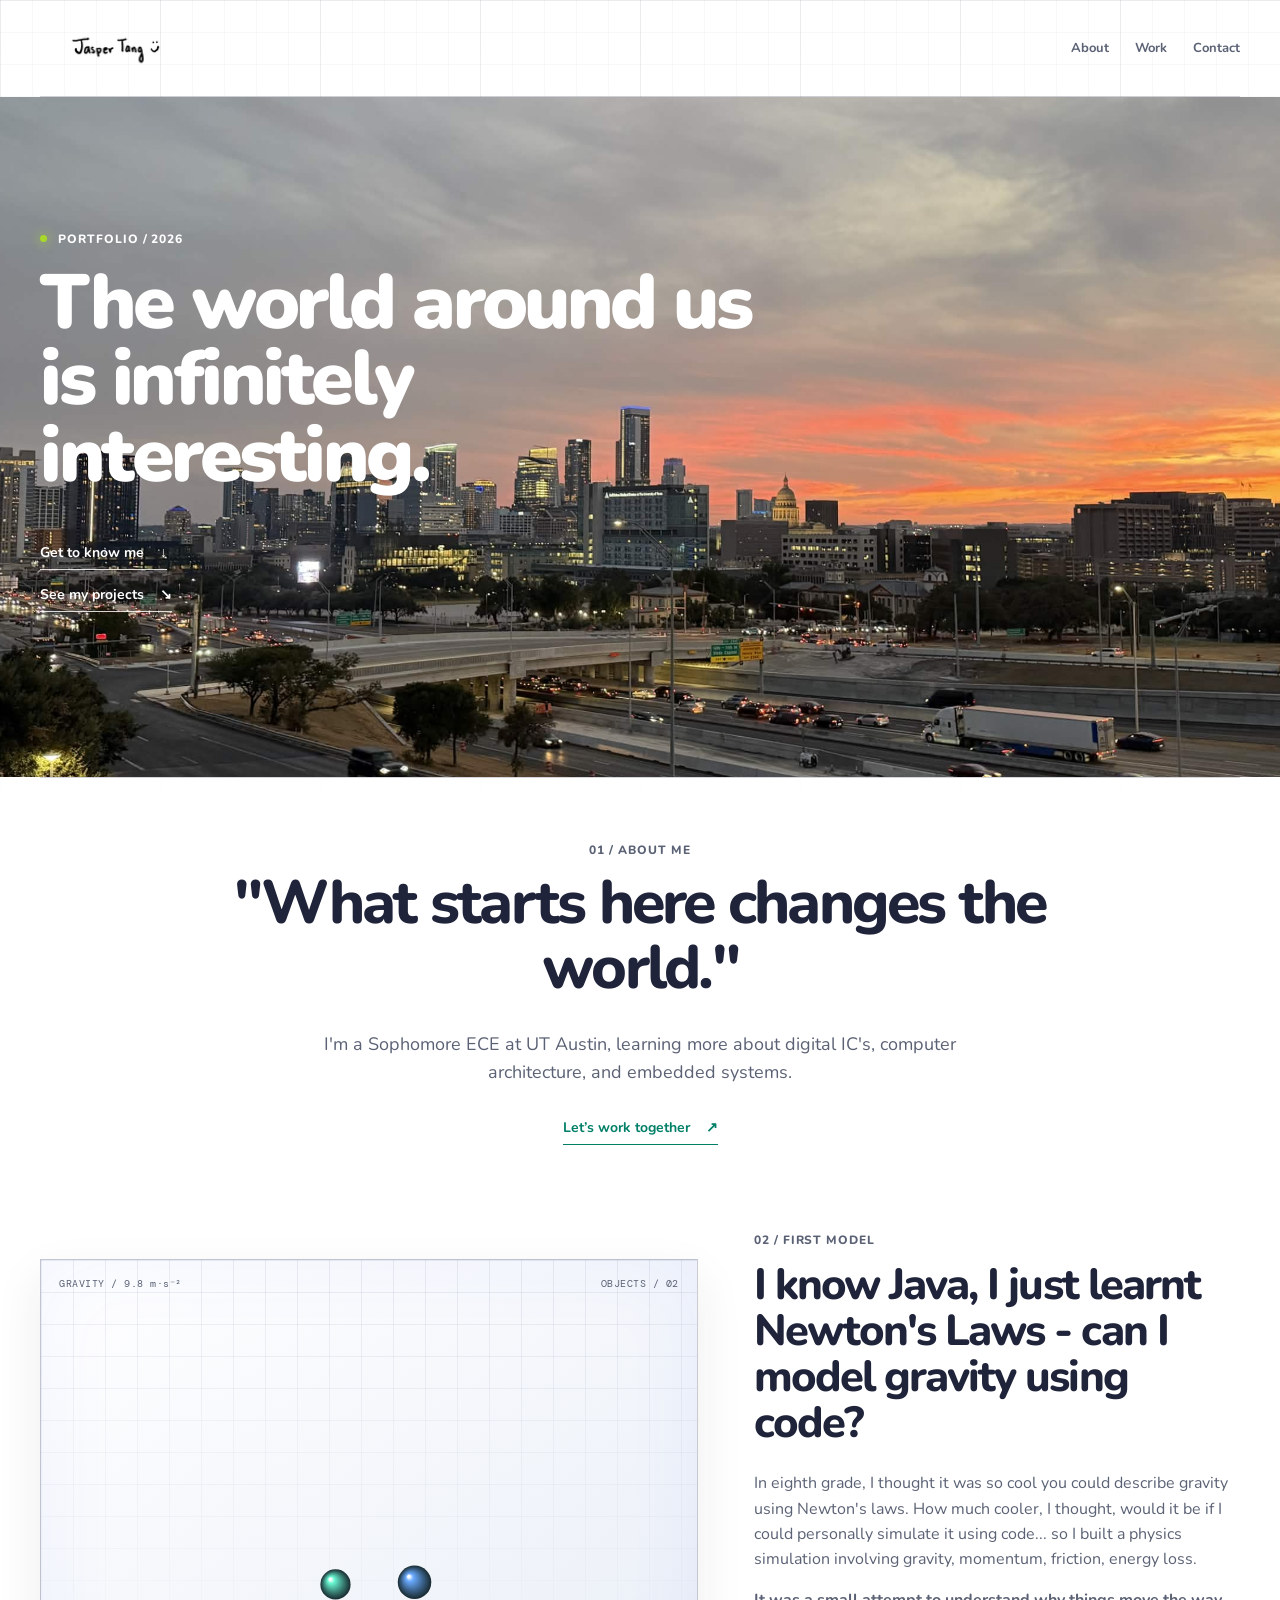
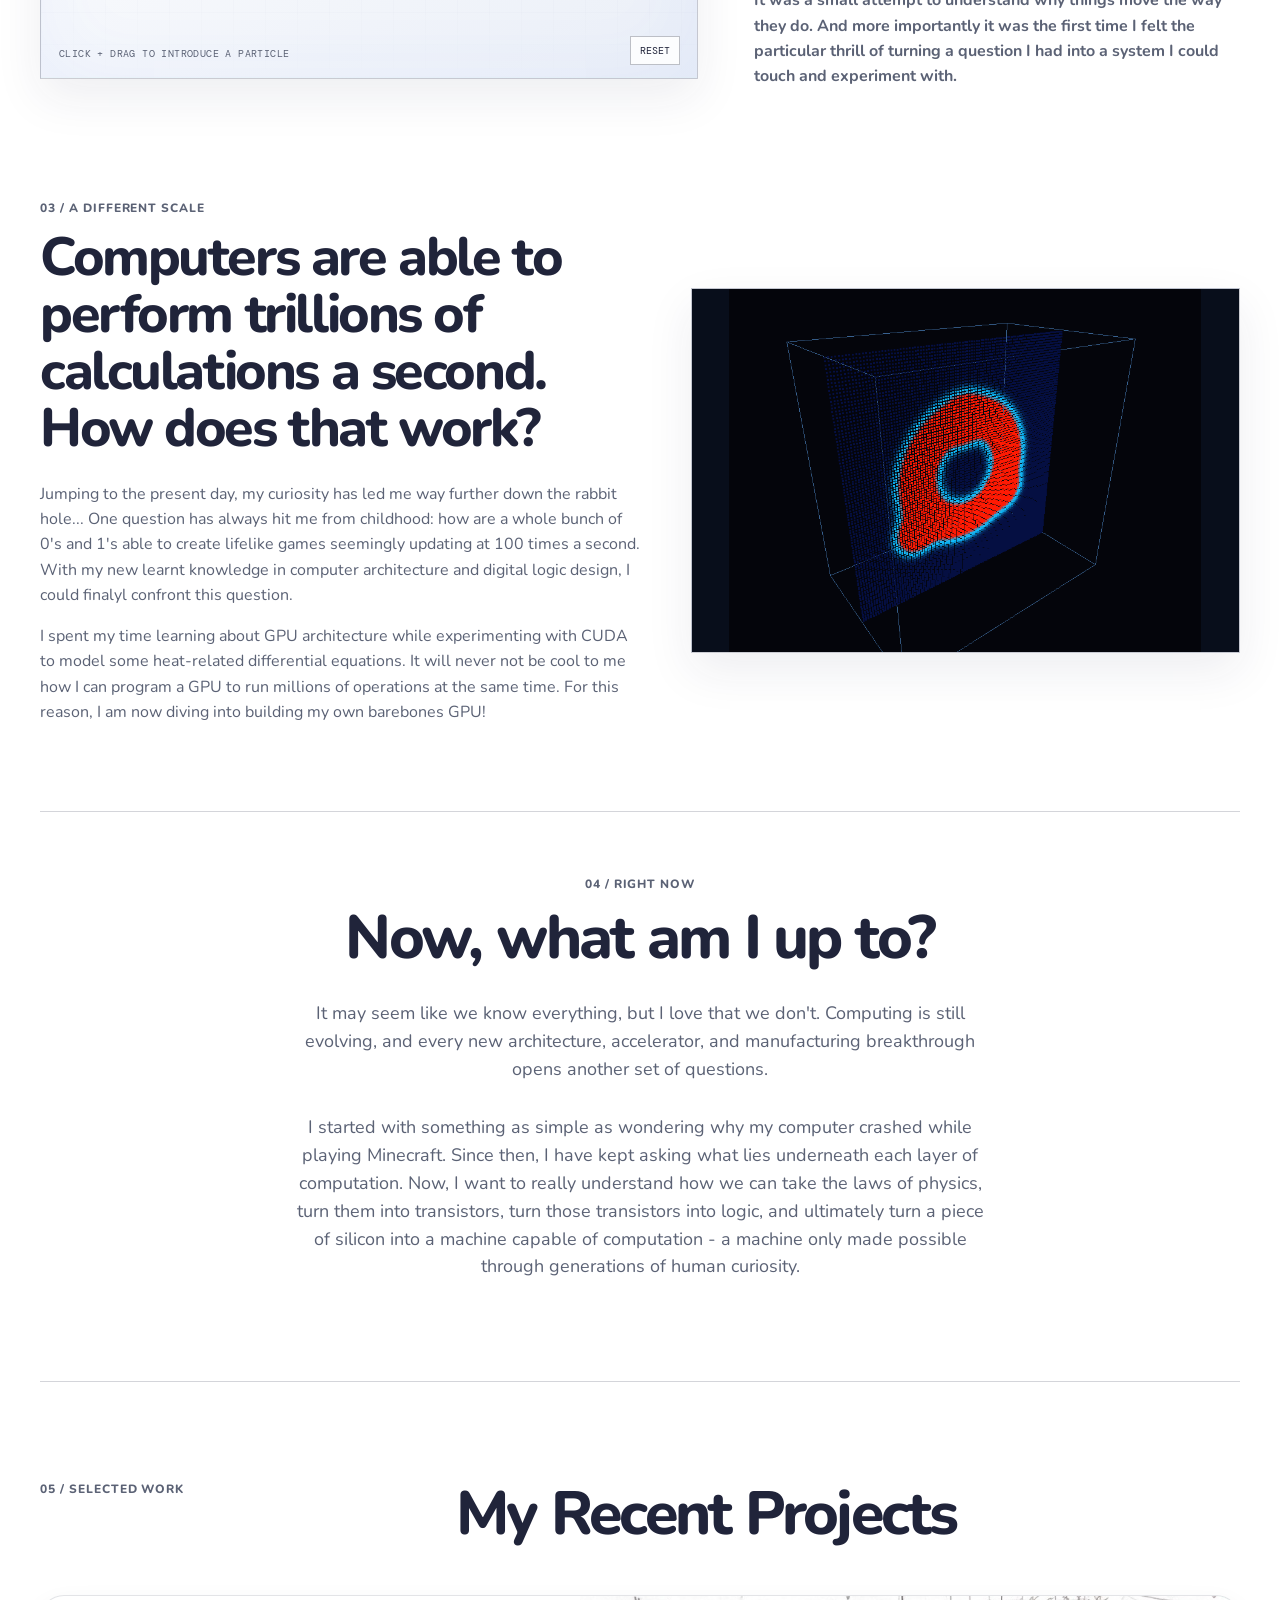
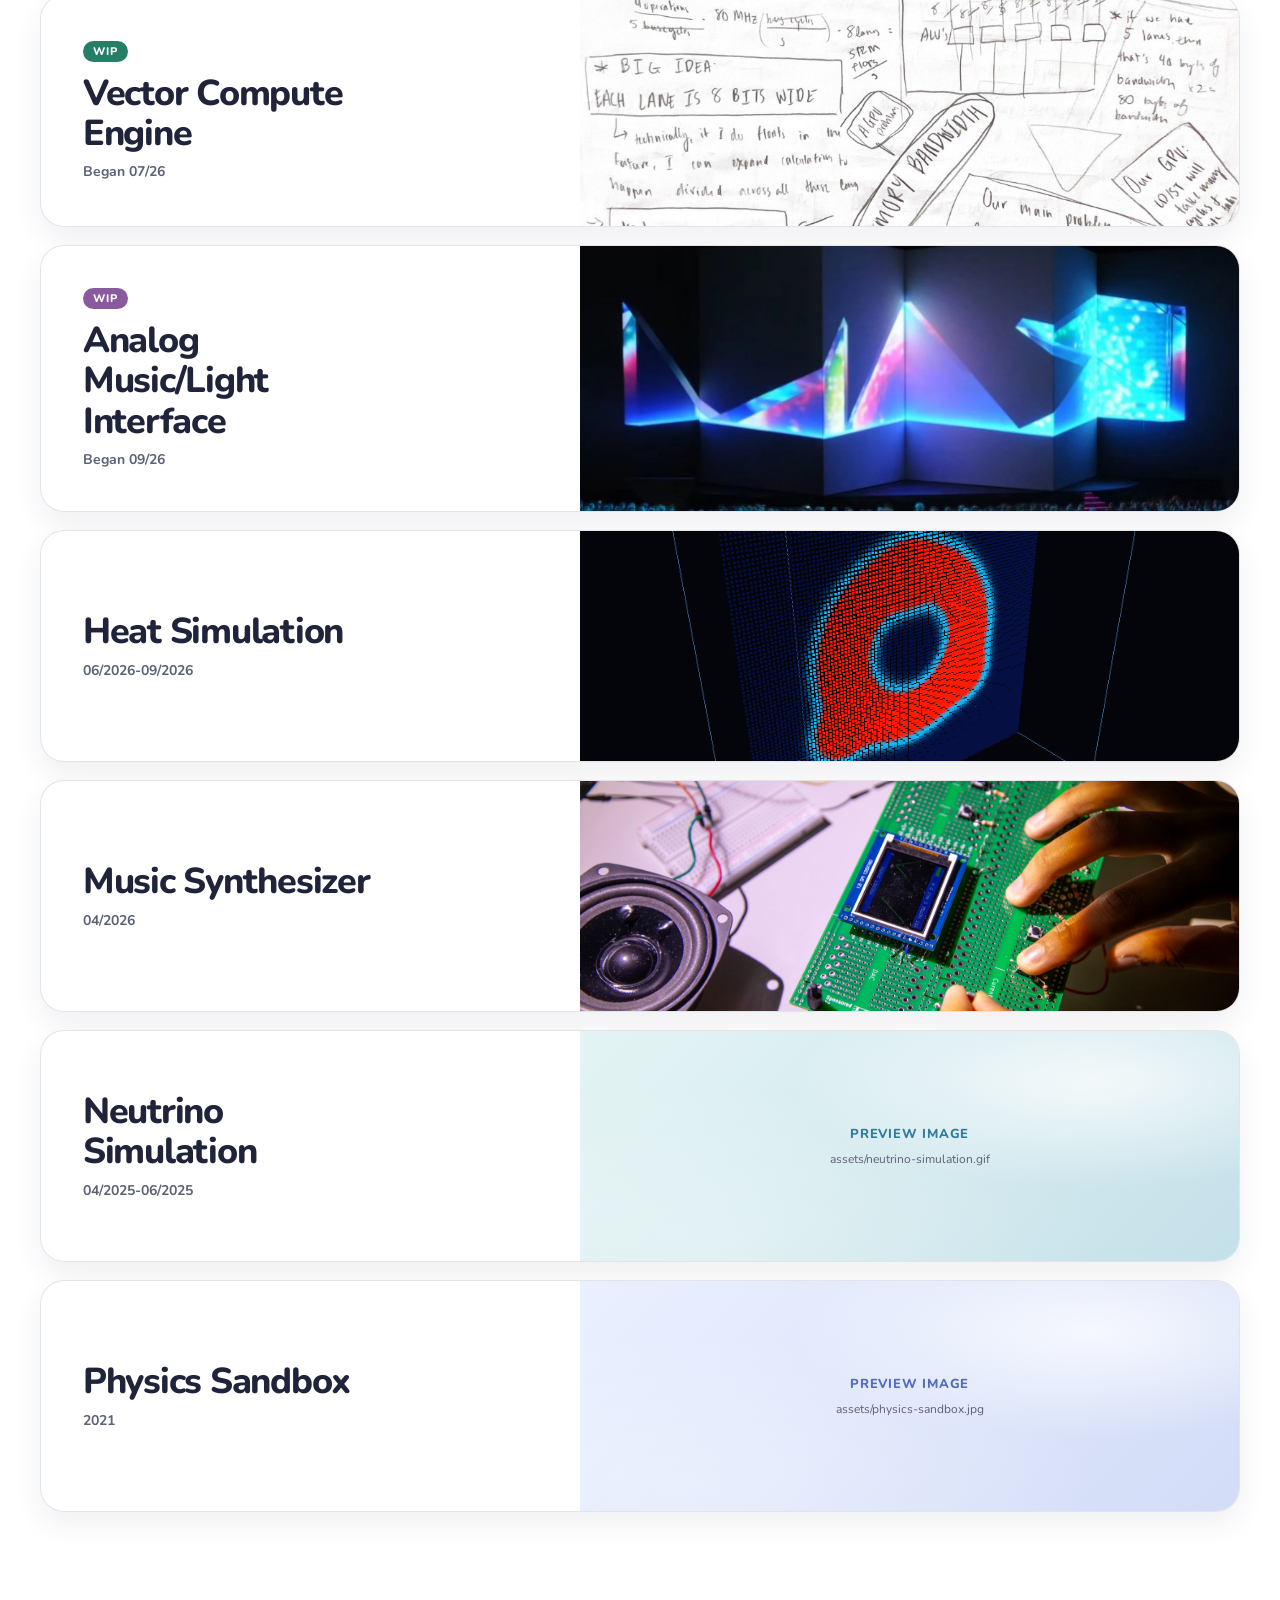
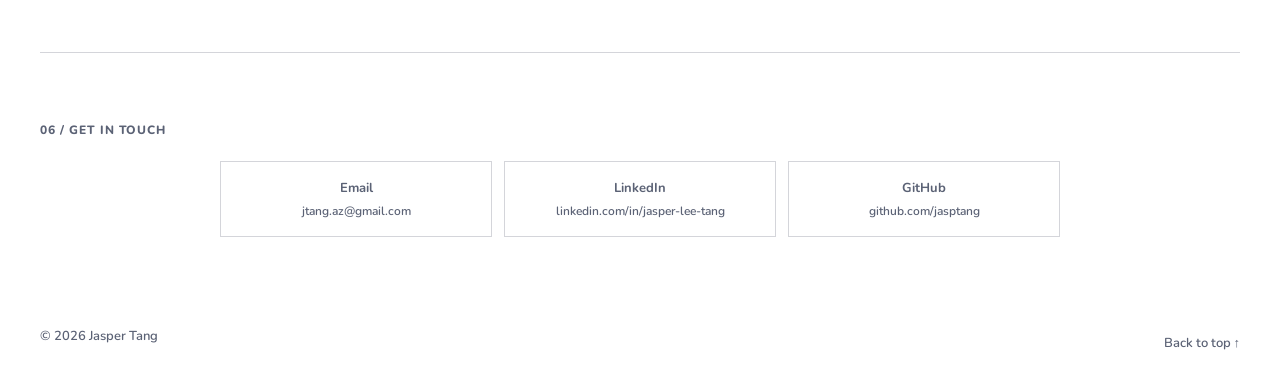
==== commit a38ec423: "Remove photos flanking about quote" ====
--- a/index.html
+++ b/index.html
@@ -47,25 +47,16 @@
         </div>
       </section>
 
-      <!-- Personal introduction flanked by two replaceable photos. -->
+      <!-- Personal introduction. -->
       <section class="about" id="about" aria-labelledby="about-title">
         <div class="about-content">
-          <figure class="about-photo about-photo--left">
-            <img src="assets/collage-01-placeholder.svg" alt="" aria-hidden="true" />
-            <img class="photo-upload" src="assets/about-left.jpg" alt="Jasper exploring an idea or project" />
-          </figure>
           <div class="about-copy">
             <p class="eyebrow">01 / About me</p>
             <h2 id="about-title">"What starts here changes the world."</h2>
-            <p>
-            I'm a Sophomore ECE at UT Austin, learning more about digital IC's, computer architecture, and embedded systems.</p>
+            <p>I'm a Sophomore ECE at UT Austin, learning more about digital IC's, computer architecture, and embedded systems.</p>
             <a class="text-link" href="mailto:hello@example.com">Let’s work together <span aria-hidden="true">↗</span></a>
           </div>
 
-          <figure class="about-photo about-photo--right">
-            <img src="assets/collage-02-placeholder.svg" alt="" aria-hidden="true" />
-            <img class="photo-upload" src="assets/about-right.jpg" alt="Jasper working with technology" />
-          </figure>
         </div>
       </section>
 
--- a/styles.css
+++ b/styles.css
@@ -75,6 +75,7 @@
 
 /* About and contact sections. */
 .about { display:block; padding:65px 0 70px; border-top:1px solid var(--line); }
+.about > .about-content { display:block; }
 .about-content { position:relative; display:grid; grid-template-columns:minmax(145px,.62fr) minmax(0,2fr) minmax(145px,.62fr); align-items:center; gap:clamp(24px,4vw,58px); }
 .now-section .about-content { display:block; }
 .about-copy { max-width:900px; margin:0 auto; text-align:center; }
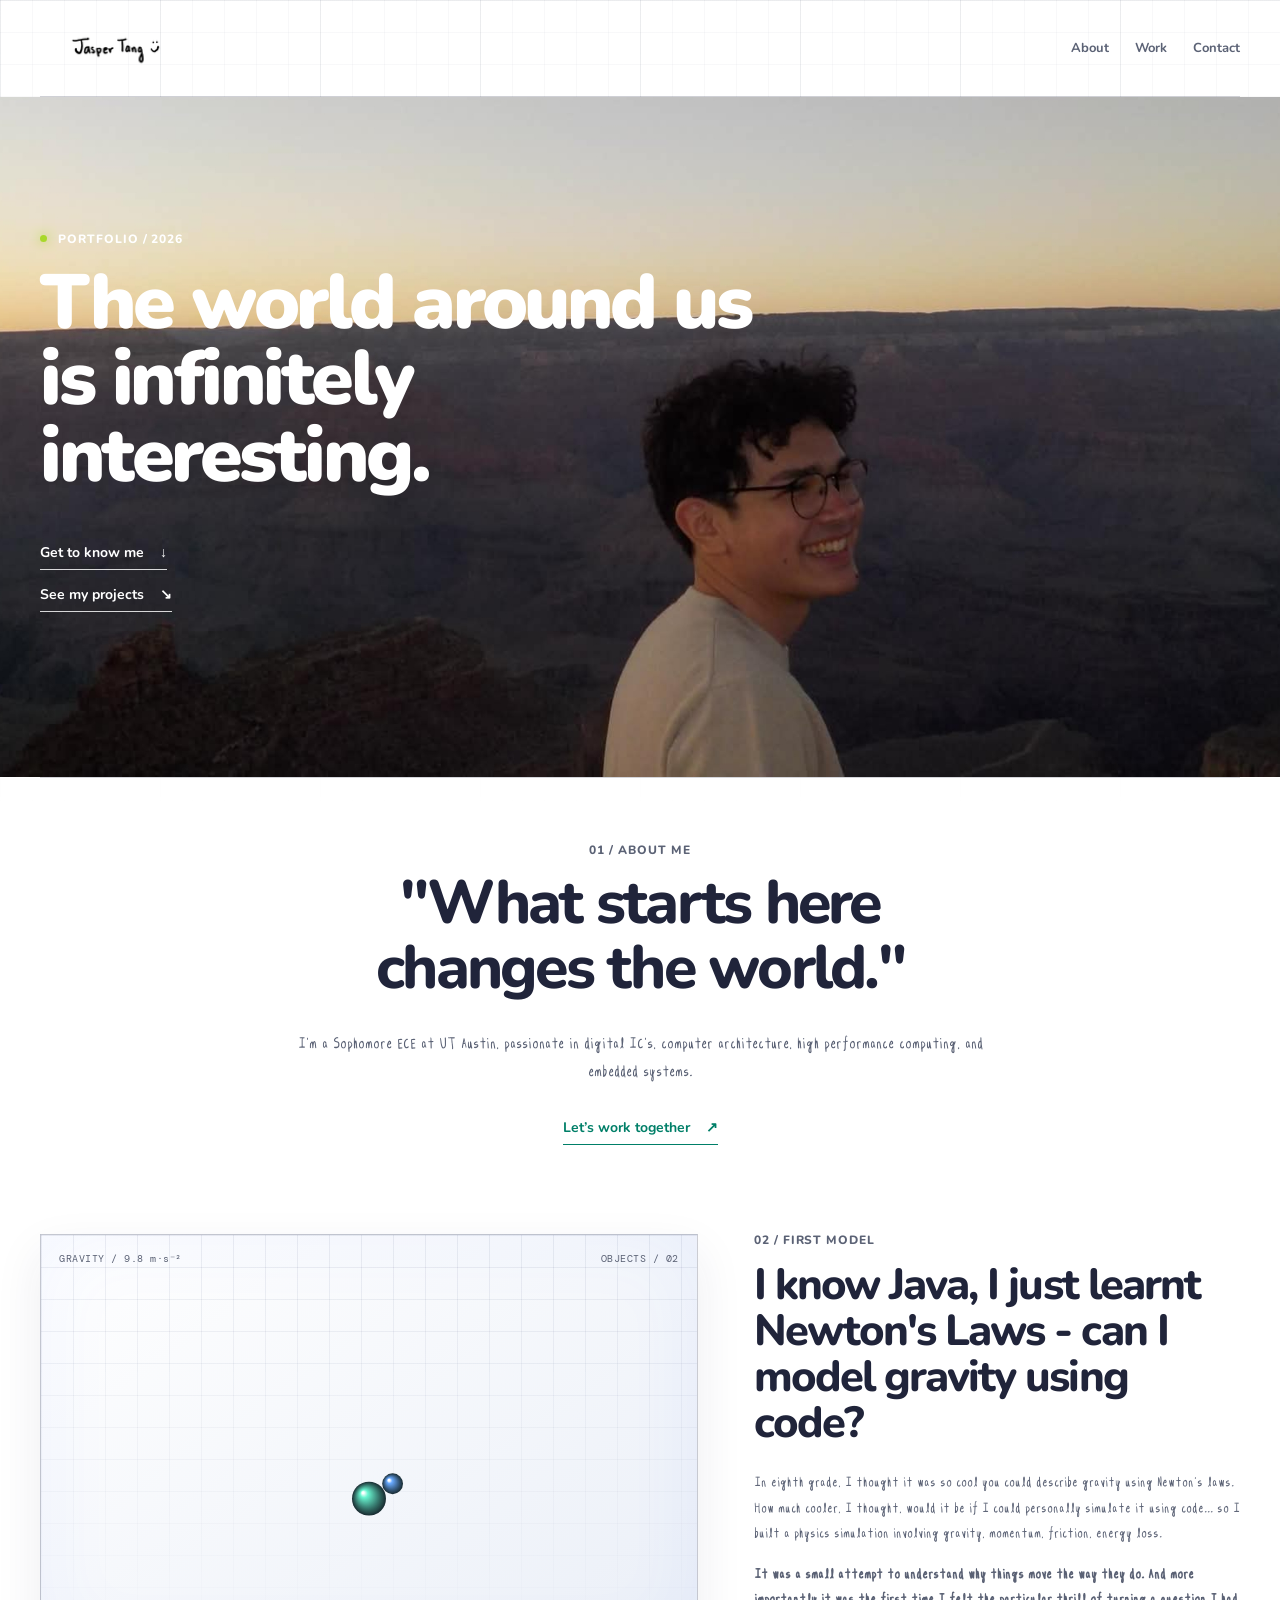
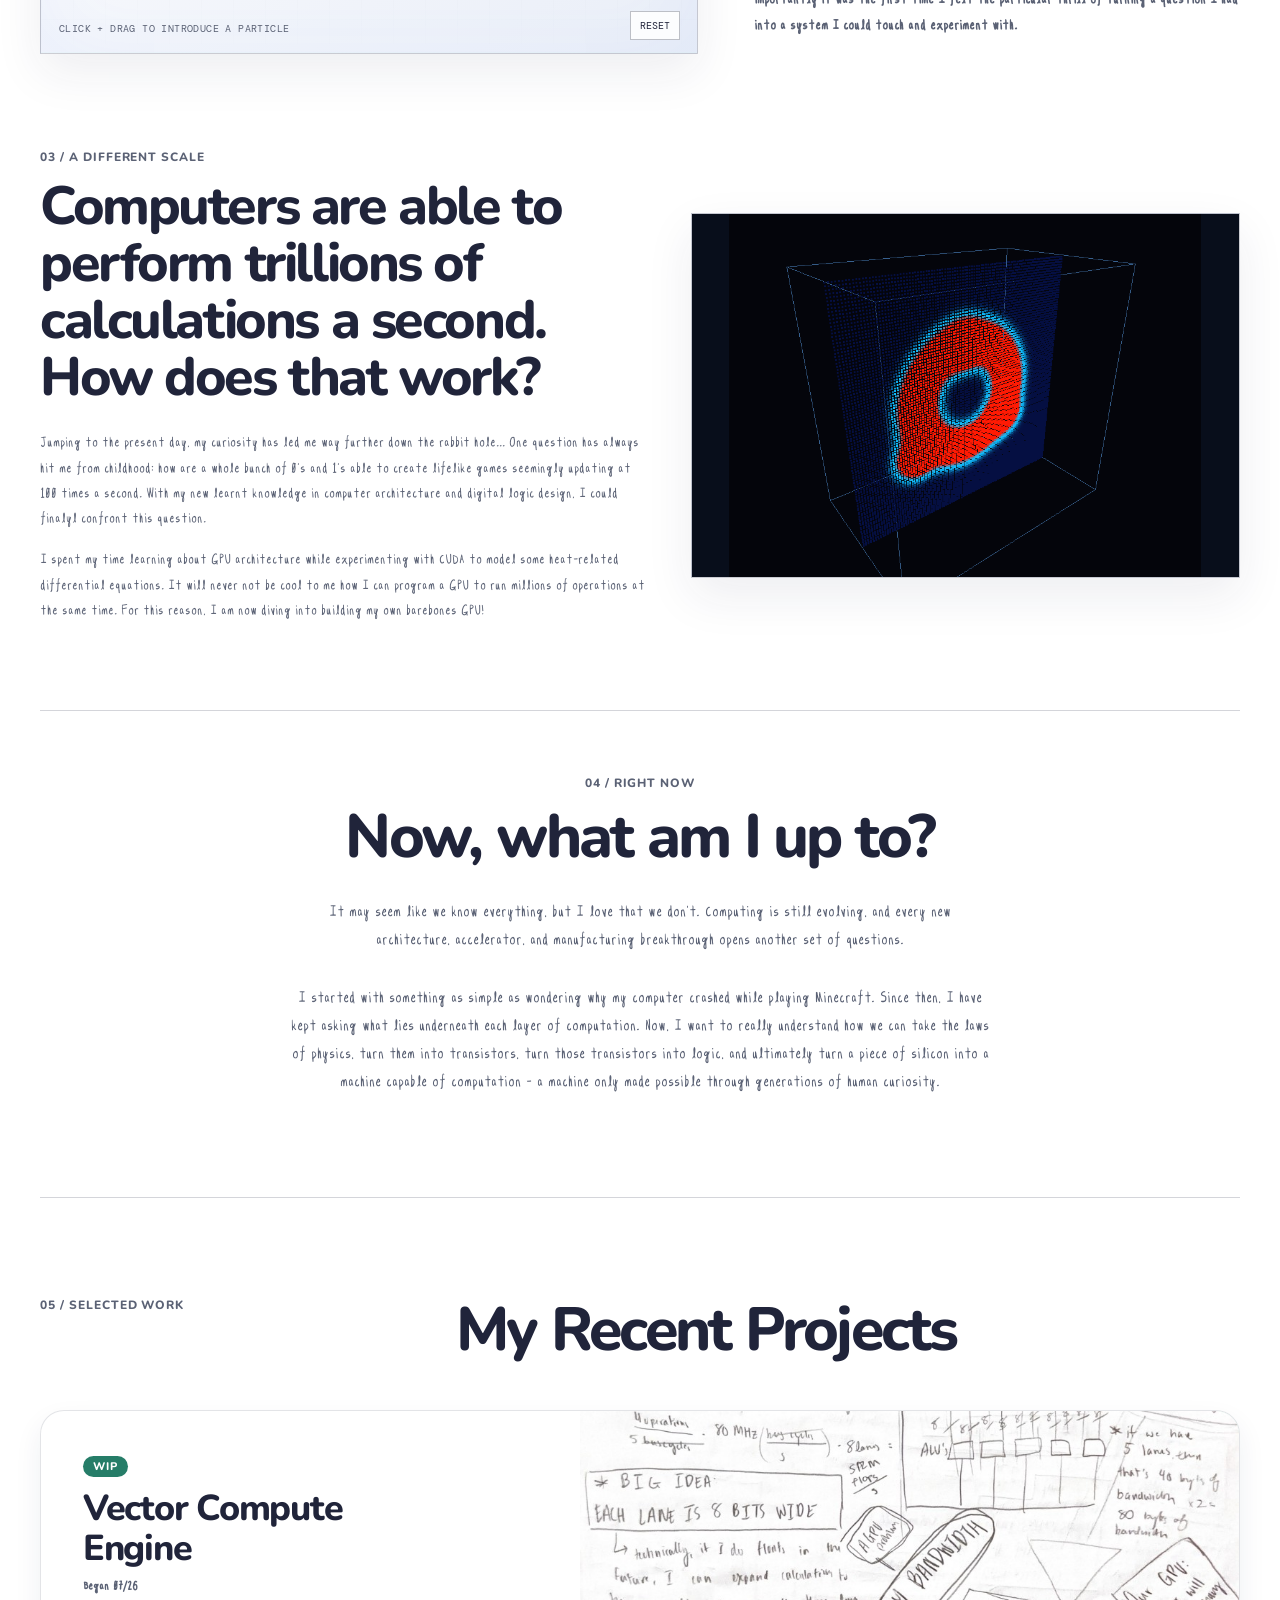
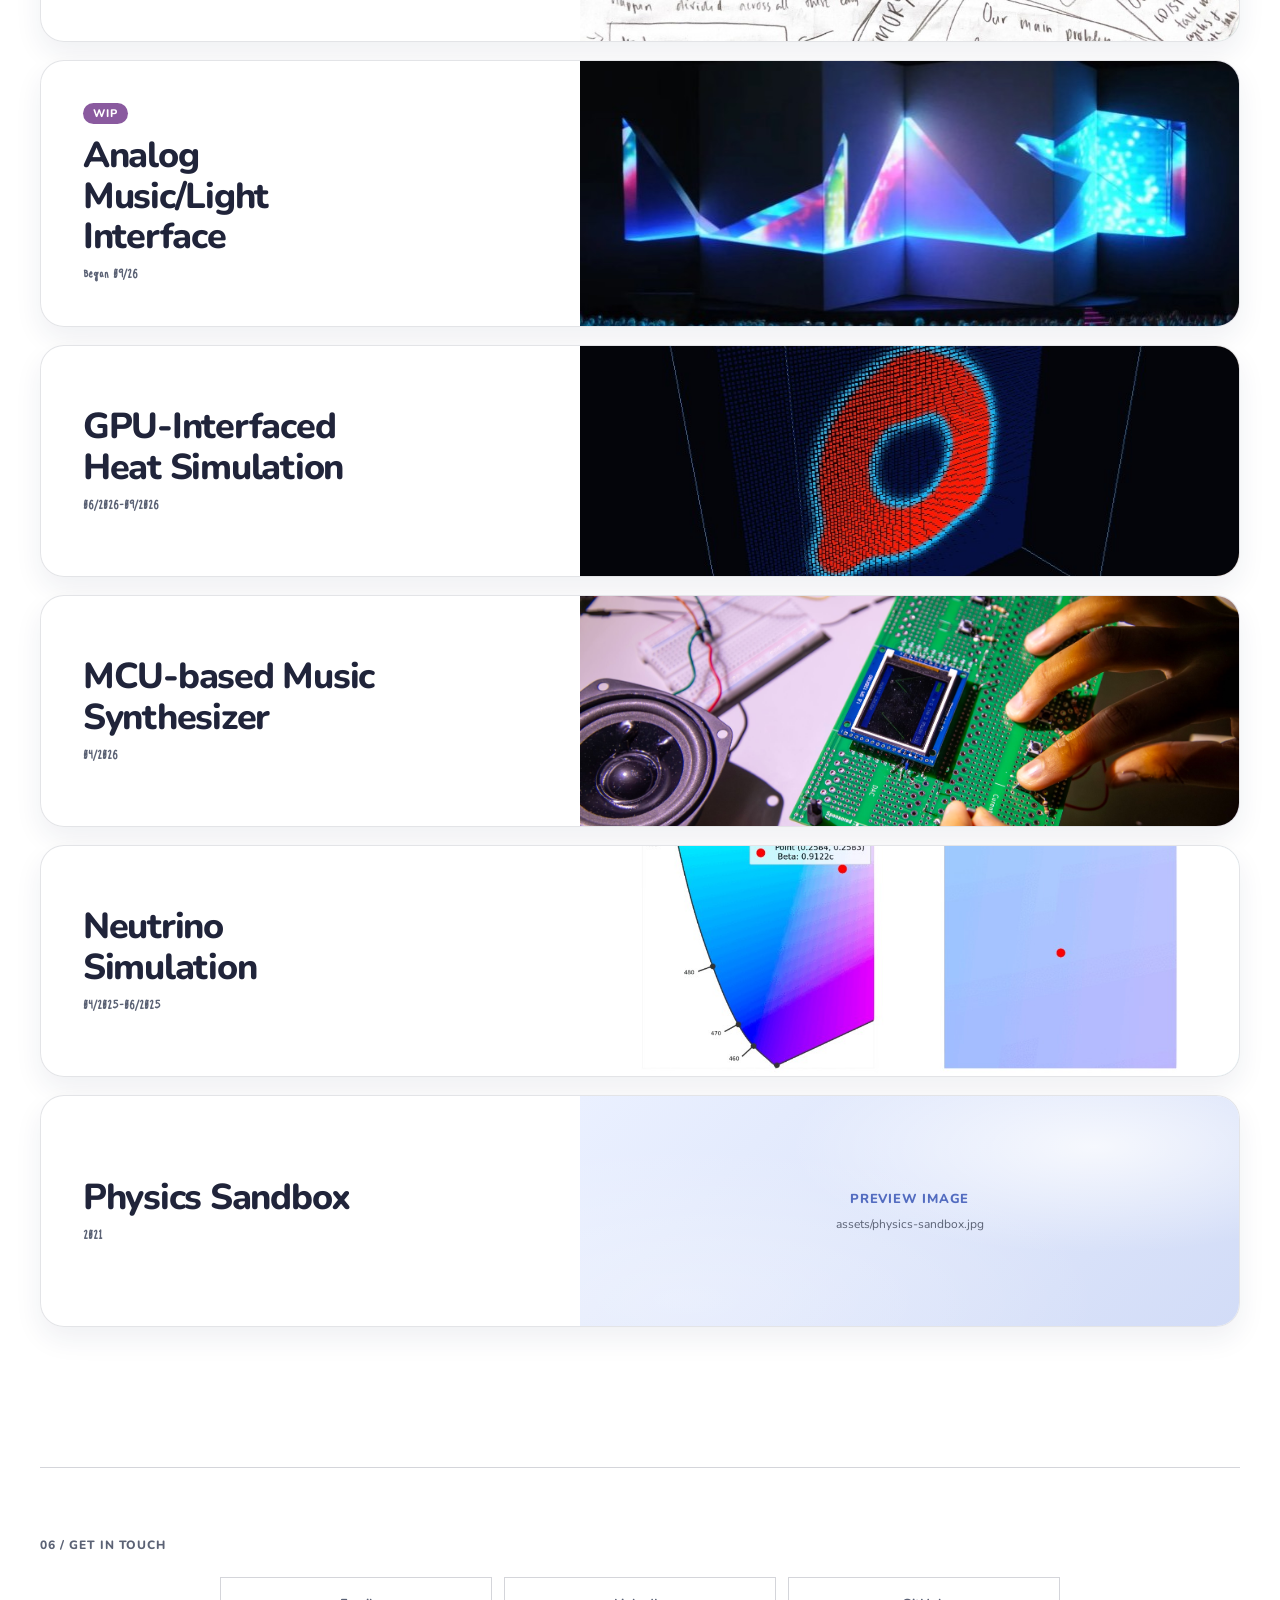
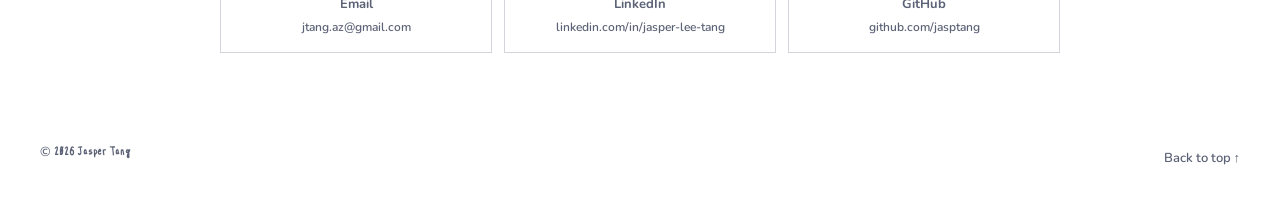
==== commit ad034c34: "Add portfolio project media and local editor" ====
--- a/index.html
+++ b/index.html
@@ -1,21 +1,13 @@
 <!doctype html>
-<html lang="en">
-  <!-- Document metadata and shared assets -->
-  <head>
-    <meta charset="UTF-8" />
-    <meta name="viewport" content="width=device-width, initial-scale=1.0" />
-    <meta
-      name="description"
-      content="Jasper Tang's portfolio"
-    />
+<html lang="en" style="--surface-color: rgb(248, 249, 252);"><!-- Document metadata and shared assets --><head>
+    <meta charset="UTF-8">
+    <meta name="viewport" content="width=device-width, initial-scale=1.0">
+    <meta name="description" content="Jasper Tang's portfolio">
     <title>Jasper Tang — Portfolio</title>
-    <link rel="preconnect" href="https://fonts.googleapis.com" />
-    <link rel="preconnect" href="https://fonts.gstatic.com" crossorigin />
-    <link
-      href="https://fonts.googleapis.com/css2?family=DM+Mono&family=Nunito:wght@400;500;600;700;800;900&display=swap"
-      rel="stylesheet"
-    />
-    <link rel="stylesheet" href="styles.css" />
+    <link rel="preconnect" href="https://fonts.googleapis.com">
+    <link rel="preconnect" href="https://fonts.gstatic.com" crossorigin="">
+    <link href="https://fonts.googleapis.com/css2?family=DM+Mono&amp;family=Nunito:wght@400;500;600;700;800;900&amp;display=swap" rel="stylesheet">
+    <link rel="stylesheet" href="styles.css">
   </head>
   <body>
     <!-- Fixed graph-paper layer beneath the page content. -->
@@ -23,7 +15,7 @@
 
     <!-- Persistent site navigation -->
     <header class="site-header">
-      <a class="wordmark" href="#top" aria-label="Jasper Tang home"><img src="assets/Jasper Tang.png" alt="" /></a>
+      <a class="wordmark" href="#top" aria-label="Jasper Tang home"><img src="assets/Jasper Tang.png" alt=""></a>
       <nav aria-label="Primary navigation">
         <a href="#about">About</a>
         <a href="#work">Work</a>
@@ -36,9 +28,9 @@
       <!-- Introductory hero -->
       <section class="hero" aria-labelledby="hero-title">
         <!-- Add assets/hero-art.jpg to display a personal Canva collage here. -->
-        <img class="hero-art" src="assets/hero-art.jpg" alt="" />
+        <img class="hero-art is-ready" src="assets/hero-art.jpg" alt="">
         <p class="eyebrow"><span class="status-dot"></span> Portfolio / 2026</p>
-        <h1 id="hero-title">The world around us is infinitely interesting.</em></h1>
+        <h1 id="hero-title">The world around us is infinitely interesting.</h1>
         <p class="hero-copy"> <!--- can add a potential subtitle here if feel inclined -->
         </p>
         <div class="hero-actions">
@@ -52,8 +44,8 @@
         <div class="about-content">
           <div class="about-copy">
             <p class="eyebrow">01 / About me</p>
-            <h2 id="about-title">"What starts here changes the world."</h2>
-            <p>I'm a Sophomore ECE at UT Austin, learning more about digital IC's, computer architecture, and embedded systems.</p>
+            <h2 id="about-title">"What starts here<br>changes the world."</h2>
+            <p>I'm a Sophomore ECE at UT Austin, passionate in digital IC's, computer architecture, high performance computing, and embedded systems.</p>
             <a class="text-link" href="mailto:hello@example.com">Let’s work together <span aria-hidden="true">↗</span></a>
           </div>
 
@@ -63,13 +55,10 @@
       <!-- Origin lab: an interactive modern recreation of Jasper's early gravity simulation. -->
       <section class="origin-lab" aria-labelledby="origin-title">
         <div class="lab-stage">
-          <canvas
-            id="physics-canvas"
-            aria-label="Interactive gravity simulation. Click or drag to add bouncing balls."
-          ></canvas>
+          <canvas id="physics-canvas" aria-label="Interactive gravity simulation. Click or drag to add bouncing balls." width="656" height="418"></canvas>
           <div class="lab-hud" aria-hidden="true">
             <span>GRAVITY / 9.8 m·s⁻²</span>
-            <span id="ball-count">OBJECTS / 00</span>
+            <span id="ball-count">OBJECTS / 02</span>
           </div>
           <div class="lab-prompt">CLICK + DRAG TO INTRODUCE A PARTICLE</div>
           <button class="lab-reset" id="reset-simulation" type="button">RESET</button>
@@ -110,8 +99,8 @@
           </p>
         </div>
         <figure class="heat-visual">
-          <img class="heat-gif" src="assets/heat-simulation.gif" alt="CUDA heat simulation visualizing heat spreading through a material" />
-          <figcaption class="heat-gif-placeholder"><span class="heat-pulse"></span><span>CUDA / HEAT DIFFUSION</span><small>The animated preview could not be loaded.</small></figcaption>
+          <img class="heat-image" src="assets/heat-simulation.gif" alt="CUDA heat simulation visualizing heat spreading through a material">
+          <figcaption class="heat-image-placeholder"><span class="heat-pulse"></span><span>CUDA / HEAT DIFFUSION</span><small>The animated preview could not be loaded.</small></figcaption>
         </figure>
       </section>
 
@@ -145,7 +134,7 @@
               <p class="project-card-year">Began 07/26</p>
             </div>
             <figure class="project-card-preview">
-              <img class="project-card-image" src="assets/vector-compute-engine.jpg" alt="A sneak peek at the Vector Compute Engine" />
+              <img class="project-card-image is-ready" src="assets/vector-compute-engine.jpg" alt="A sneak peek at the Vector Compute Engine">
               <figcaption class="project-card-placeholder"><span>Preview image</span><small>assets/vector-compute-engine.jpg</small></figcaption>
             </figure>
           </a>
@@ -157,29 +146,29 @@
               <p class="project-card-year">Began 09/26</p>
             </div>
             <figure class="project-card-preview">
-              <img class="project-card-image" src="assets/analog-music-light-interface.jpg" alt="A sneak peek at the Analog Music and Light Interface" />
+              <img class="project-card-image is-ready" src="assets/analog-music-light-interface.jpg" alt="A sneak peek at the Analog Music and Light Interface">
               <figcaption class="project-card-placeholder"><span>Preview image</span><small>assets/analog-music-light-interface.jpg</small></figcaption>
             </figure>
           </a>
 
           <a class="project-card project-card--heat" role="listitem" href="projects/cuda-heat-simulation.html" aria-labelledby="project-heat-title">
             <div class="project-card-copy">
-              <h3 class="project-card-title" id="project-heat-title">Heat Simulation</h3>
+              <h3 class="project-card-title" id="project-heat-title">GPU-Interfaced Heat Simulation</h3>
               <p class="project-card-year">06/2026-09/2026</p>
             </div>
             <figure class="project-card-preview">
-              <img class="project-card-image" src="assets/heat-simulation.gif" alt="Heat spreading through a simulated material" />
-              <figcaption class="project-card-placeholder"><span>Preview image</span><small>assets/heat-simulation.gif</small></figcaption>
+              <img class="project-card-image" src="assets/heat-simulation.jpg" alt="GPU-interfaced heat simulation project photo">
+              <figcaption class="project-card-placeholder"><span>Preview image</span><small>assets/heat-simulation.jpg</small></figcaption>
             </figure>
           </a>
 
           <a class="project-card project-card--synth" role="listitem" href="projects/music-synthesizer.html" aria-labelledby="project-synth-title">
             <div class="project-card-copy">
-              <h3 class="project-card-title" id="project-synth-title">Music Synthesizer</h3>
+              <h3 class="project-card-title" id="project-synth-title">MCU-based Music Synthesizer</h3>
               <p class="project-card-year">04/2026</p>
             </div>
             <figure class="project-card-preview">
-              <img class="project-card-image" src="assets/music-synthesizer.jpg" alt="A sneak peek at the Music Synthesizer" />
+              <img class="project-card-image is-ready" src="assets/music-synthesizer.jpg" alt="A sneak peek at the Music Synthesizer">
               <figcaption class="project-card-placeholder"><span>Preview image</span><small>assets/music-synthesizer.jpg</small></figcaption>
             </figure>
           </a>
@@ -190,8 +179,8 @@
               <p class="project-card-year">04/2025-06/2025</p>
             </div>
             <figure class="project-card-preview">
-              <img class="project-card-image" src="assets/neutrino-simulation.gif" alt="Cherenkov radiation simulation preview" />
-              <figcaption class="project-card-placeholder"><span>Preview image</span><small>assets/neutrino-simulation.gif</small></figcaption>
+              <img class="project-card-image" src="assets/neutrino-simulation.jpg" alt="Neutrino simulation project photo">
+              <figcaption class="project-card-placeholder"><span>Preview image</span><small>assets/neutrino-simulation.jpg</small></figcaption>
             </figure>
           </a>
 
@@ -201,7 +190,7 @@
               <p class="project-card-year">2021</p>
             </div>
             <figure class="project-card-preview">
-              <img class="project-card-image" src="assets/physics-sandbox.jpg" alt="A sneak peek at the Physics Sandbox" />
+              
               <figcaption class="project-card-placeholder"><span>Preview image</span><small>assets/physics-sandbox.jpg</small></figcaption>
             </figure>
           </a>
@@ -225,7 +214,7 @@
 
     <!-- Reveal uploaded photos only after they load; SVG fallbacks remain otherwise. -->
     <script>
-      document.querySelectorAll(".photo-upload, .hero-art, .heat-gif, .project-card-image").forEach((image) => {
+      document.querySelectorAll(".photo-upload, .hero-art, .heat-image, .project-card-image").forEach((image) => {
         if (image.complete && image.naturalWidth > 0) image.classList.add("is-ready");
         image.addEventListener("load", () => image.classList.add("is-ready"));
         image.addEventListener("error", () => image.remove());
@@ -254,5 +243,6 @@
 
     </script>
     <script src="simulation.js"></script>
-  </body>
-</html>
+  
+
+<span id="PING_CONTENT_PUSH_NOTIFICATION" style="display: none;"></span><span id="PING_CONTENT_PUSH_NOTIFICATION" style="display: none;"></span></body></html>
--- a/styles.css
+++ b/styles.css
@@ -1,10 +1,12 @@
 /* Design tokens: shared colors, typography, and surface treatments. */
 :root { --ink:#20243a; --base:#fff; --surface-color:rgb(255,255,255); --muted:#5b6275; --line:rgba(42,48,72,.2); --teal:#007f68; --blue:#386bff; --lime:#a8d82a; --coral:#ff604f; --violet:#8958d8; }
+@font-face { font-family:"Jaspersfont"; src:url("assets/fonts/Jaspersfont-Regular.otf") format("opentype"); font-style:normal; font-weight:400; font-display:swap; }
 
 /* Global reset and base document styles. */
 * { box-sizing:border-box; }
 html { scroll-behavior:smooth; }
 body { margin:0; overflow-x:hidden; color:var(--ink); background:var(--surface-color); font:16px "Nunito",sans-serif; }
+p:not(.eyebrow),.case-section-copy,.case-result-copy,.slides-hint,.video-feature-link,.project-card-placeholder small,.footer-contact-links small { font-family:"Jaspersfont","Nunito",sans-serif; }
 a { color:inherit; text-decoration:none; }
 
 /* Fixed atmospheric layers create a fluid, natural-technology backdrop. */
@@ -108,11 +110,11 @@
 .heat-story-copy > p:not(.eyebrow) { color:var(--muted); line-height:1.58; }
 .heat-visual { position:relative; display:grid; min-height:365px; margin:0; overflow:hidden; place-items:center; border:1px solid rgba(42,48,72,.24); background:radial-gradient(ellipse at 50% 48%,rgba(255,96,79,.2),transparent 38%),linear-gradient(145deg,rgba(255,255,255,.96),rgba(233,238,247,.94)); box-shadow:inset 0 0 80px rgba(56,107,255,.06),0 18px 45px rgba(33,43,78,.08); }
 .heat-visual::before { position:absolute; inset:0; content:""; pointer-events:none; background-image:linear-gradient(rgba(56,75,118,.08) 1px,transparent 1px),linear-gradient(90deg,rgba(56,75,118,.08) 1px,transparent 1px); background-size:32px 32px; mask-image:linear-gradient(to bottom,black,transparent); }
-.heat-gif { position:absolute; inset:0; width:100%; height:100%; object-fit:contain; background:#080e1b; opacity:0; transition:opacity .4s ease; }
-.heat-gif.is-ready { opacity:1; }
-.heat-gif-placeholder { z-index:1; display:flex; align-items:center; flex-direction:column; gap:14px; color:var(--ink); font:10px "DM Mono",monospace; letter-spacing:.08em; text-align:center; }
-.heat-gif-placeholder small { color:var(--muted); font-size:9px; letter-spacing:.02em; }
-.heat-gif.is-ready + .heat-gif-placeholder { opacity:0; }
+.heat-image { position:absolute; inset:0; width:100%; height:100%; object-fit:contain; background:#080e1b; opacity:0; transition:opacity .4s ease; }
+.heat-image.is-ready { opacity:1; }
+.heat-image-placeholder { z-index:1; display:flex; align-items:center; flex-direction:column; gap:14px; color:var(--ink); font:10px "DM Mono",monospace; letter-spacing:.08em; text-align:center; }
+.heat-image-placeholder small { color:var(--muted); font-size:9px; letter-spacing:.02em; }
+.heat-image.is-ready + .heat-image-placeholder { opacity:0; }
 .heat-pulse { width:94px; height:94px; border:1px solid rgba(255,174,102,.8); border-radius:50%; background:radial-gradient(circle,rgba(255,184,91,.78),rgba(232,95,61,.2) 52%,transparent 72%); box-shadow:0 0 42px rgba(242,129,69,.3); animation:heat-pulse 3s ease-in-out infinite alternate; }
 @keyframes heat-pulse { to { transform:scale(1.18); opacity:.65; } }
 @media (min-width:721px) and (max-width:900px) { .about-content { grid-template-columns:minmax(105px,.45fr) minmax(0,2fr) minmax(105px,.45fr); gap:22px; } .about-photo { height:175px; } .origin-lab,.heat-story { grid-template-columns:1fr; gap:24px; } }
@@ -129,13 +131,18 @@
 .case-page { padding:52px 0 110px; }
 .case-back { display:inline-block; margin-bottom:52px; color:var(--teal); font:12px "DM Mono",monospace; }
 .case-back:hover { color:var(--violet); }
-.case-intro { max-width:850px; margin-bottom:48px; }
-.case-intro h1 { max-width:820px; margin:20px 0; }
-.case-lead { max-width:760px; color:var(--muted); font-size:clamp(18px,2vw,22px); line-height:1.55; }
+.case-intro { position:relative; isolation:isolate; max-width:1000px; margin:0 0 58px; padding:clamp(62px,8vw,110px) clamp(24px,4vw,48px); overflow:hidden; background:#252a3b; color:#fff; }
+.case-intro::before { position:absolute; z-index:-2; inset:-24px; content:""; background-image:var(--case-image,linear-gradient(135deg,#283049,#42506e)); background-position:center; background-size:cover; filter:blur(18px) saturate(1.15); transform:scale(1.06); }
+.case-intro::after { position:absolute; z-index:-1; inset:0; content:""; background:linear-gradient(100deg,rgba(16,20,35,.84),rgba(22,28,48,.48)); }
+.case-intro .eyebrow { color:rgba(255,255,255,.8); }
+.case-intro h1 { max-width:820px; margin:20px 0; color:#fff; }
+.case-lead { max-width:760px; color:rgba(255,255,255,.84); font-size:clamp(18px,2vw,22px); line-height:1.55; }
 .case-section { display:grid; grid-template-columns:minmax(220px,.8fr) minmax(0,1.2fr); gap:36px; max-width:1000px; margin:0 0 54px; padding:30px 0 0; border-top:1px solid var(--line); }
 .case-section h2 { margin:0; font-size:clamp(30px,4vw,46px); }
 .case-section-copy { color:var(--muted); line-height:1.7; }
 .case-section-copy p:first-child { margin-top:0; }
+.spreadsheet-embed { width:100%; min-height:440px; margin-top:24px; overflow:hidden; border:1px solid var(--line); border-radius:14px; background:#fff; box-shadow:0 12px 28px rgba(33,43,78,.07); }
+.spreadsheet-embed iframe { display:block; width:100%; height:440px; border:0; }
 .case-result { display:grid; grid-template-columns:minmax(0,1.15fr) minmax(220px,.85fr); align-items:center; gap:32px; }
 .case-result .case-visual,.case-result .case-physics-stage { width:100%; min-height:360px; margin:0; }
 .case-result-copy { color:var(--muted); line-height:1.7; }
@@ -149,6 +156,34 @@
 .case-demo-fallback { position:relative; z-index:1; transition:opacity .25s ease; }
 .case-media-placeholder span { color:var(--ink); font:11px "DM Mono",monospace; letter-spacing:.08em; text-transform:uppercase; }
 .case-media-placeholder small { max-width:300px; line-height:1.6; }
+.slides-section { max-width:1000px; margin-top:76px; padding-top:30px; border-top:1px solid var(--line); }
+.slides-heading { display:flex; align-items:end; justify-content:space-between; gap:24px; margin-bottom:22px; }
+.slides-heading h2 { margin:12px 0 0; font-size:clamp(30px,4vw,46px); }
+.slides-frame-wrap { overflow:hidden; border:1px solid rgba(42,48,72,.2); border-radius:12px; background:#e9eef7; box-shadow:0 18px 45px rgba(33,43,78,.1); }
+.slides-frame-wrap iframe { display:block; width:100%; height:min(72vw,760px); min-height:500px; border:0; background:#fff; }
+.slides-hint { color:var(--muted); font-size:14px; }
+.slides-hint a { color:var(--teal); text-decoration:underline; text-underline-offset:3px; }
+.video-feature { max-width:1000px; margin-top:76px; padding-top:30px; border-top:1px solid var(--line); }
+.video-feature-heading { margin-bottom:22px; }
+.video-feature-heading h2 { margin:12px 0 0; font-size:clamp(30px,4vw,46px); }
+.video-frame-wrap { overflow:hidden; border:1px solid rgba(42,48,72,.2); border-radius:12px; background:#151923; box-shadow:0 18px 45px rgba(33,43,78,.1); }
+.video-frame-wrap iframe { display:block; width:100%; aspect-ratio:16 / 9; border:0; }
+.video-feature-link { color:var(--muted); font-size:14px; }
+.video-feature-link a { color:var(--teal); text-decoration:underline; text-underline-offset:3px; }
+@media (max-width:720px) { .video-feature { margin-top:56px; } }
+.case-section--results .results-media { grid-column:1 / -1; display:grid; gap:36px; margin-top:8px; }
+.results-media .scan-feature,.results-media .video-feature { max-width:none; margin:0; padding:0; border:0; }
+.scan-feature-heading h3,.video-feature-heading h3 { margin:12px 0 8px; font-size:clamp(26px,3.5vw,38px); }
+.results-media .case-result-copy { padding-top:22px; border-top:1px solid var(--line); }
+.scan-feature { max-width:1000px; margin-top:76px; padding-top:30px; border-top:1px solid var(--line); }
+.scan-feature-heading { margin-bottom:22px; }
+.scan-feature-heading h2 { margin:12px 0 8px; font-size:clamp(30px,4vw,46px); }
+.scan-feature-heading > p:last-child { margin:0; color:var(--muted); }
+.scan-viewer { position:relative; height:clamp(380px,58vw,650px); overflow:hidden; border:1px solid rgba(42,48,72,.2); border-radius:12px; background:#eef1f7; box-shadow:0 18px 45px rgba(33,43,78,.1); }
+.scan-viewer canvas { display:block; width:100%; height:100%; touch-action:none; }
+.scan-status { position:absolute; top:50%; left:50%; margin:0; padding:12px 16px; border:1px solid rgba(42,48,72,.14); border-radius:999px; background:rgba(255,255,255,.84); color:var(--muted); font:11px "DM Mono",monospace; transform:translate(-50%,-50%); }
+.scan-hint { position:absolute; right:16px; bottom:14px; padding:8px 10px; border-radius:4px; background:rgba(255,255,255,.76); color:var(--muted); font:9px "DM Mono",monospace; letter-spacing:.06em; pointer-events:none; }
+@media (max-width:720px) { .scan-feature { margin-top:56px; } .scan-viewer { height:68vh; min-height:360px; max-height:520px; } .scan-hint { right:9px; bottom:9px; font-size:8px; } }
 .case-visual { max-width:1000px; min-height:460px; }
 .case-physics-stage { min-height:460px; }
 .case-notes { display:grid; grid-template-columns:1fr 1fr; gap:44px; max-width:1000px; margin-top:74px; padding-top:26px; border-top:1px solid var(--line); }
@@ -162,7 +197,8 @@
 .photo-note--lime { color:var(--ink); background:var(--lime); transform:rotate(-3deg) translateY(14px); }
 
 /* Compact single-column layout for phones. */
-@media (max-width:720px) { .site-header,main,footer { width:min(100% - 32px,1200px); } .hero { min-height:570px; padding:70px 0; } .hero h1,.hero-copy,.hero-actions,.hero > .eyebrow { max-width:100%; } .section-heading,.about,.origin-lab,.heat-story { grid-template-columns:1fr; gap:18px; } .about { padding:80px 0; } .about-content { grid-template-columns:1fr 1fr; gap:20px 14px; } .about-copy { grid-column:1 / -1; grid-row:1; } .about-photo { height:180px; } .about-photo--left { grid-column:1; grid-row:2; } .about-photo--right { grid-column:2; grid-row:2; } .origin-lab { padding:10px 0 85px; } .lab-stage { min-height:350px; } .heat-story { padding:10px 0 85px; } .heat-visual { min-height:290px; } .case-page { padding:34px 0 70px; } .case-back { margin-bottom:32px; } .case-notes { grid-template-columns:1fr; gap:12px; margin-top:48px; } .case-section,.case-result { grid-template-columns:1fr; gap:18px; } .case-section { margin-bottom:40px; } .case-result .case-visual,.case-result .case-physics-stage,.case-media-placeholder { min-height:290px; } .case-visual,.case-physics-stage { min-height:340px; } .photo-notes { min-height:460px; flex-wrap:wrap; gap:12px; padding:25px 14px 65px; } .photo-note { width:130px; height:130px; font-size:10px; } .footer-contact-links { margin-bottom:65px; gap:8px; } .footer-contact-links a { padding:10px 6px; font-size:10px; } .footer-contact-links small { font-size:8px; } .footer-bottom { align-items:flex-start; flex-direction:column; gap:18px; } }
+@media (max-width:720px) { .site-header,main,footer { width:min(100% - 32px,1200px); } .hero { min-height:570px; padding:70px 0; } .hero h1,.hero-copy,.hero-actions,.hero > .eyebrow { max-width:100%; } .section-heading,.about,.origin-lab,.heat-story { grid-template-columns:1fr; gap:18px; } .about { padding:80px 0; } .about-content { grid-template-columns:1fr 1fr; gap:20px 14px; } .about-copy { grid-column:1 / -1; grid-row:1; } .about-photo { height:180px; } .about-photo--left { grid-column:1; grid-row:2; } .about-photo--right { grid-column:2; grid-row:2; } .origin-lab { padding:10px 0 85px; } .lab-stage { min-height:350px; } .heat-story { padding:10px 0 85px; } .heat-visual { min-height:290px; } .case-page { padding:34px 0 70px; } .case-back { margin-bottom:32px; } .case-notes { grid-template-columns:1fr; gap:12px; margin-top:48px; } .case-section,.case-result { grid-template-columns:1fr; gap:18px; } .case-section { margin-bottom:40px; } .case-result .case-visual,.case-result .case-physics-stage,.case-media-placeholder { min-height:290px; } .case-visual,.case-physics-stage { min-height:340px; } .slides-section { margin-top:56px; } .slides-heading { align-items:flex-start; flex-direction:column; } .slides-frame-wrap iframe { height:68vh; min-height:390px; } .spreadsheet-embed { min-height:360px; } .spreadsheet-embed iframe { height:360px; } .photo-notes { min-height:460px; flex-wrap:wrap; gap:12px; padding:25px 14px 65px; } .photo-note { width:130px; height:130px; font-size:10px; } .footer-contact-links { margin-bottom:65px; gap:8px; } .footer-contact-links a { padding:10px 6px; font-size:10px; } .footer-contact-links small { font-size:8px; } .footer-bottom { align-items:flex-start; flex-direction:column; gap:18px; } }
+@media (max-width:720px) { .case-intro { margin-bottom:42px; padding:56px 16px; } }
 
 /* Keep the narrative sections close enough to read as one story. */
 @media (max-width:720px) {
